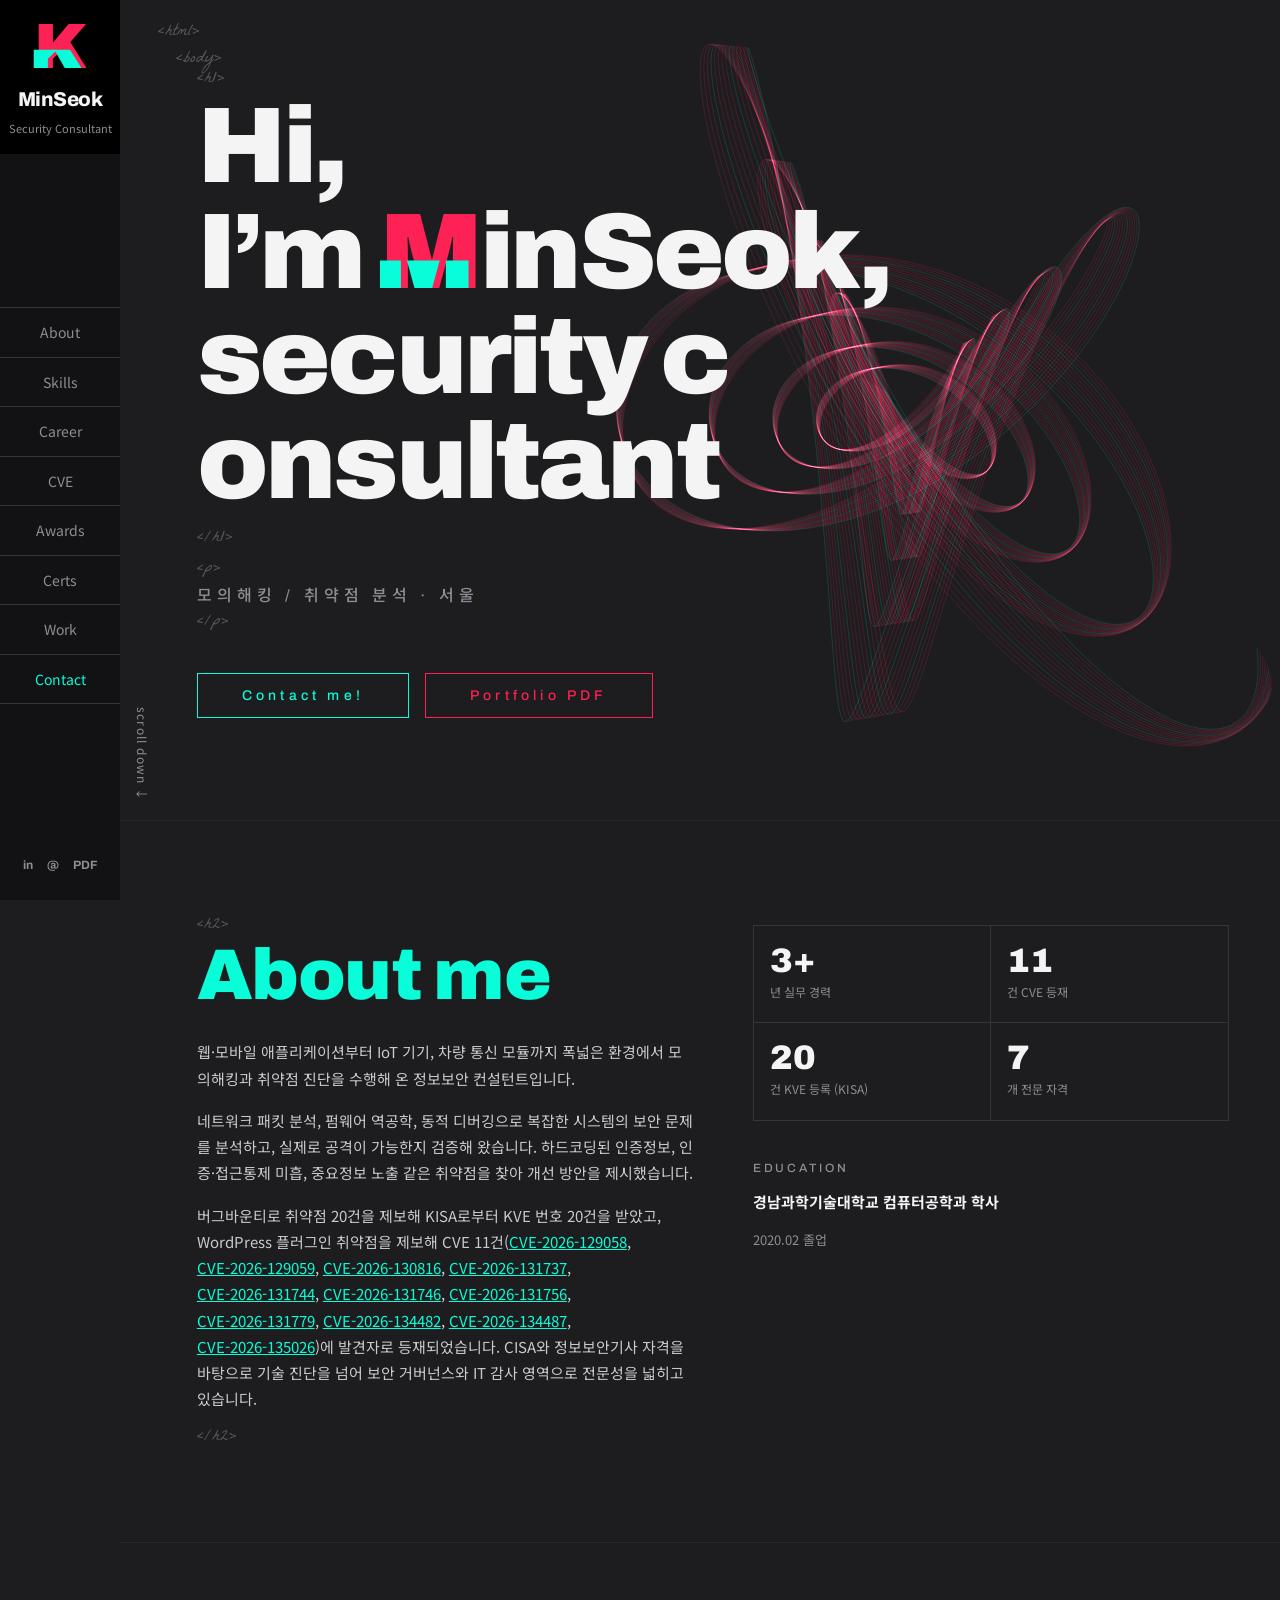
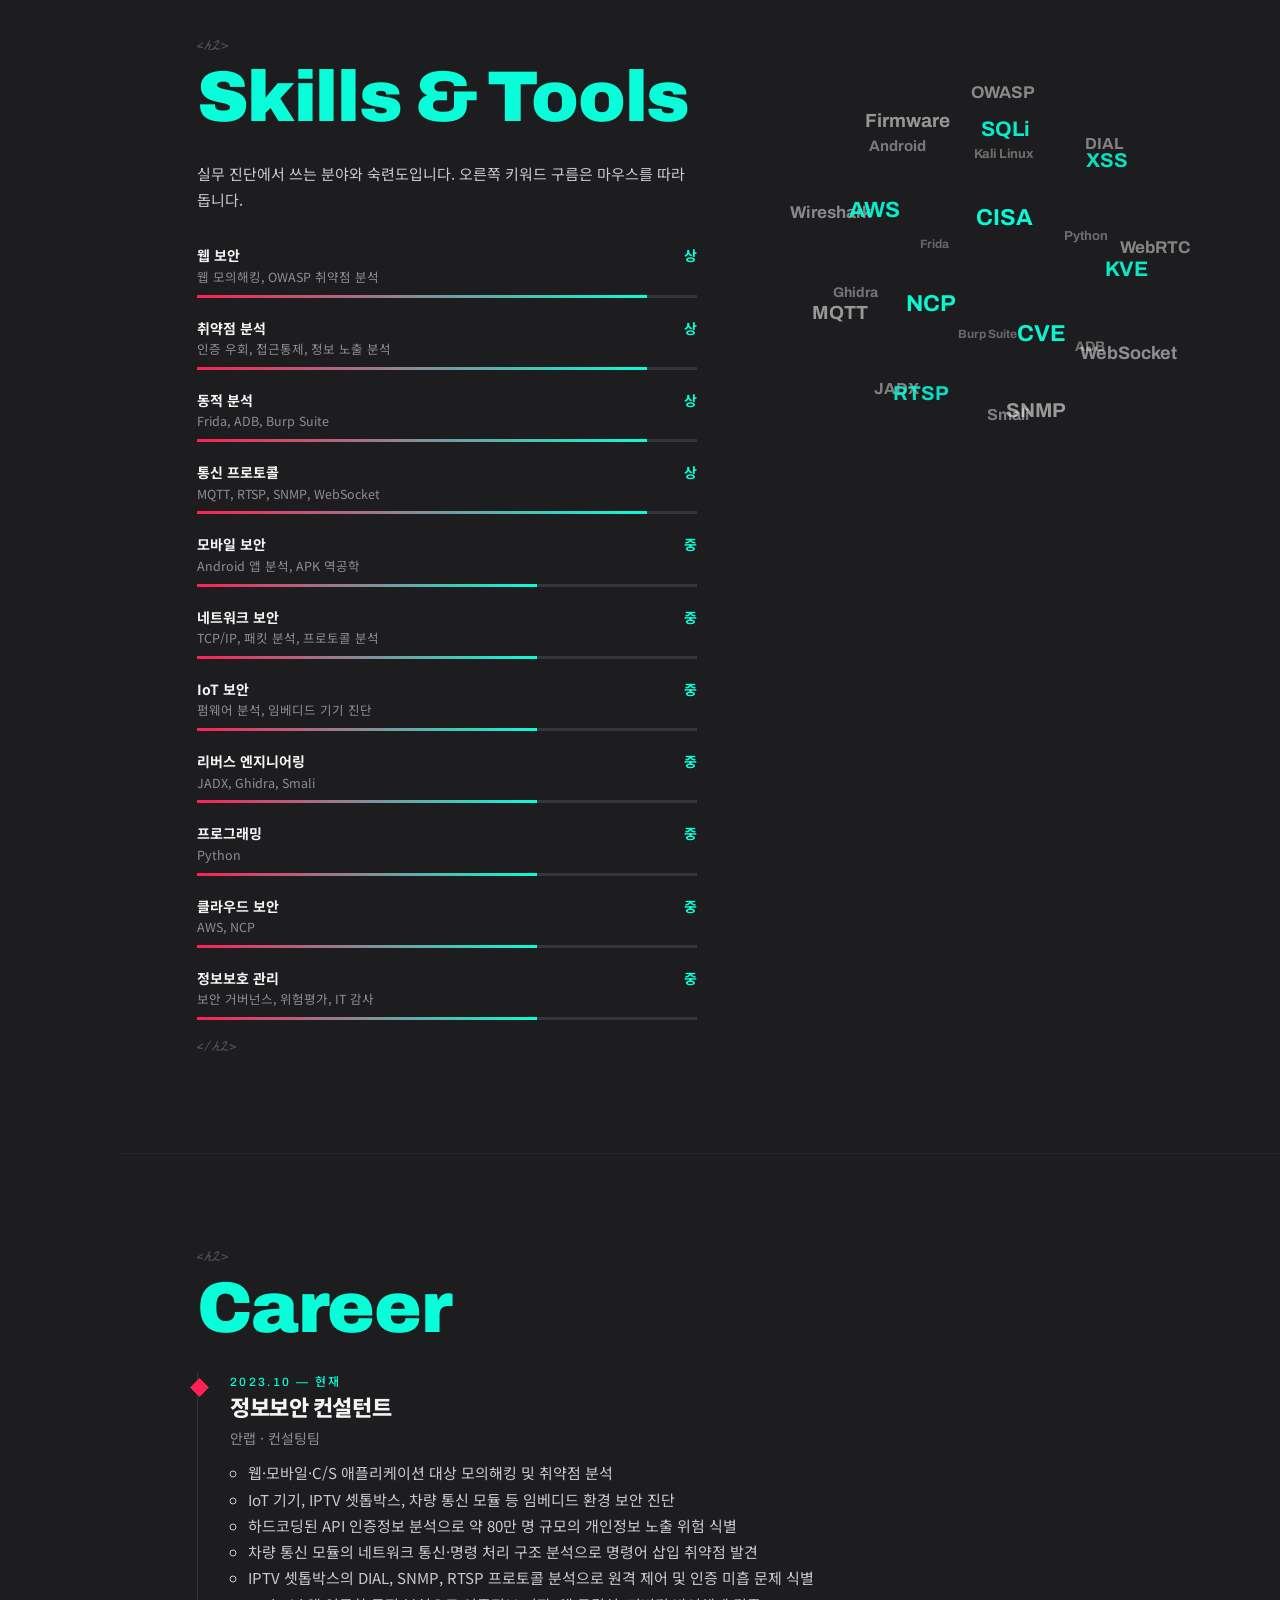
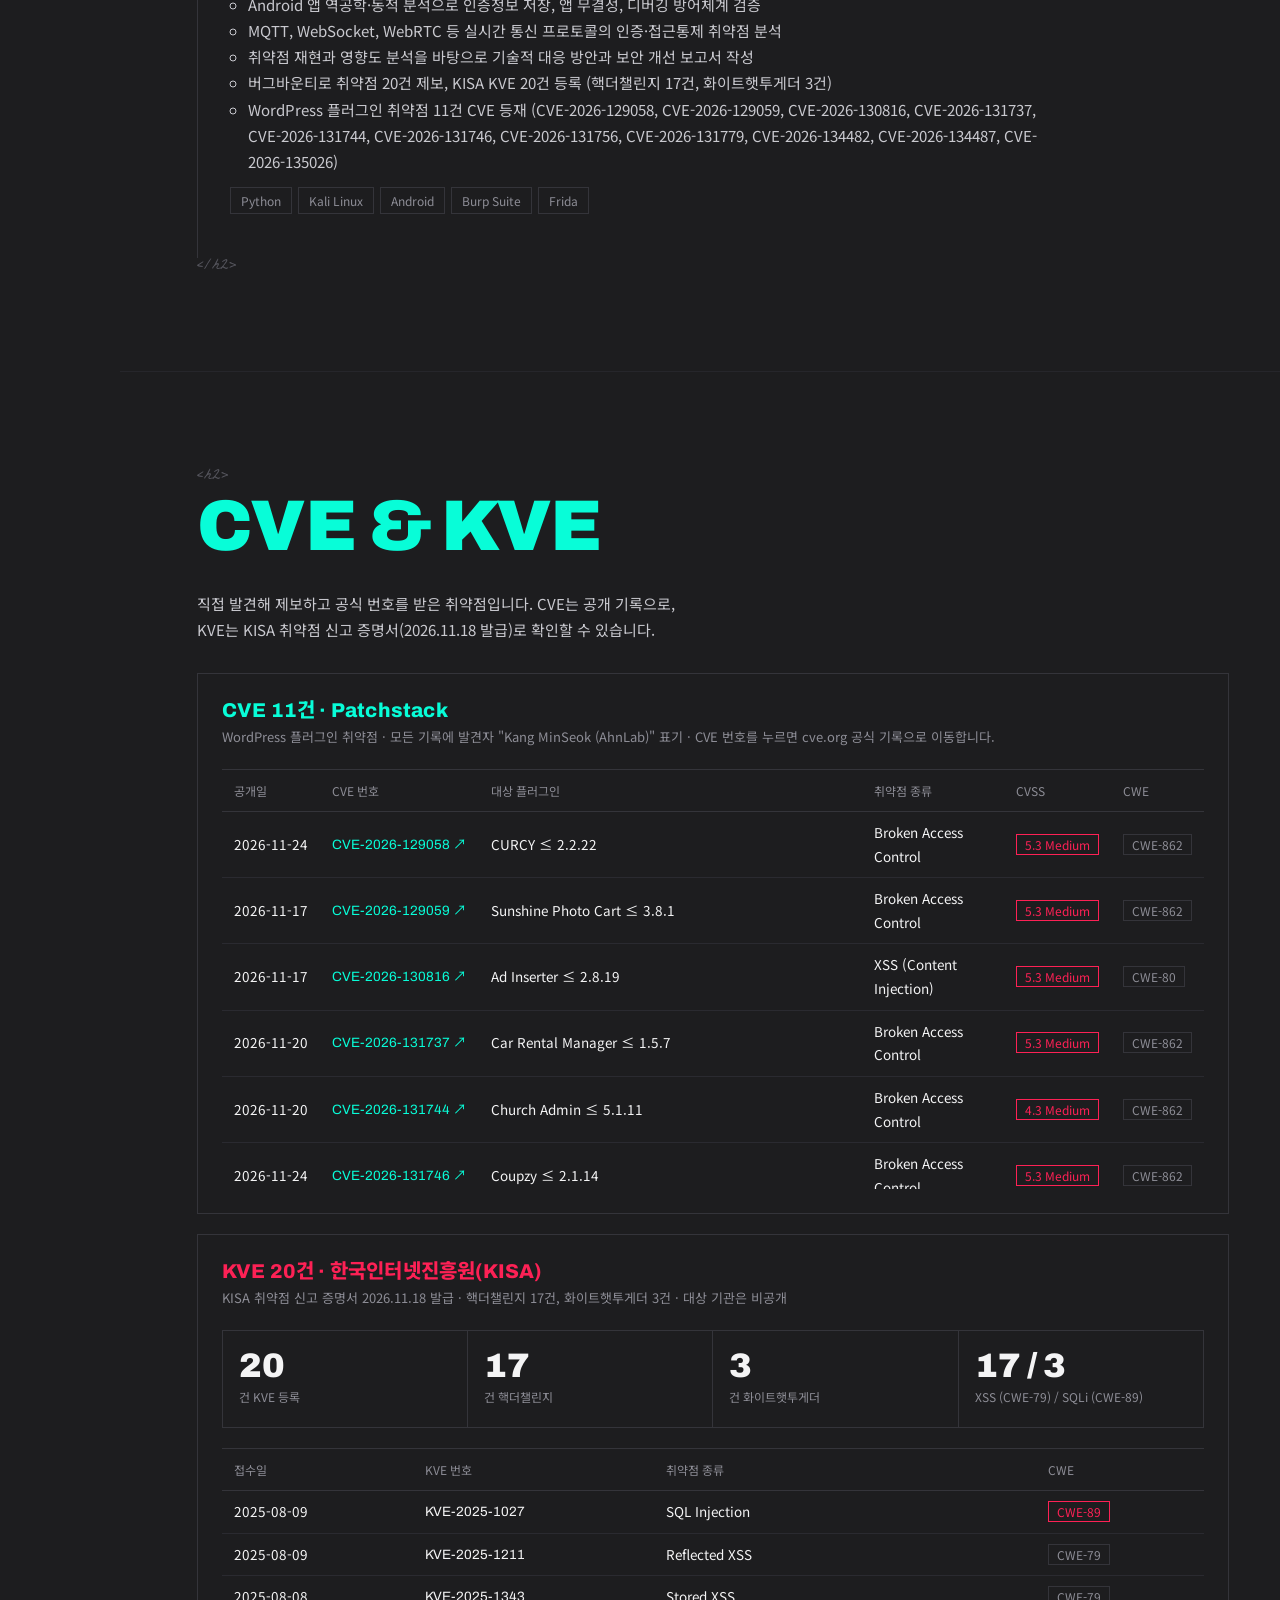
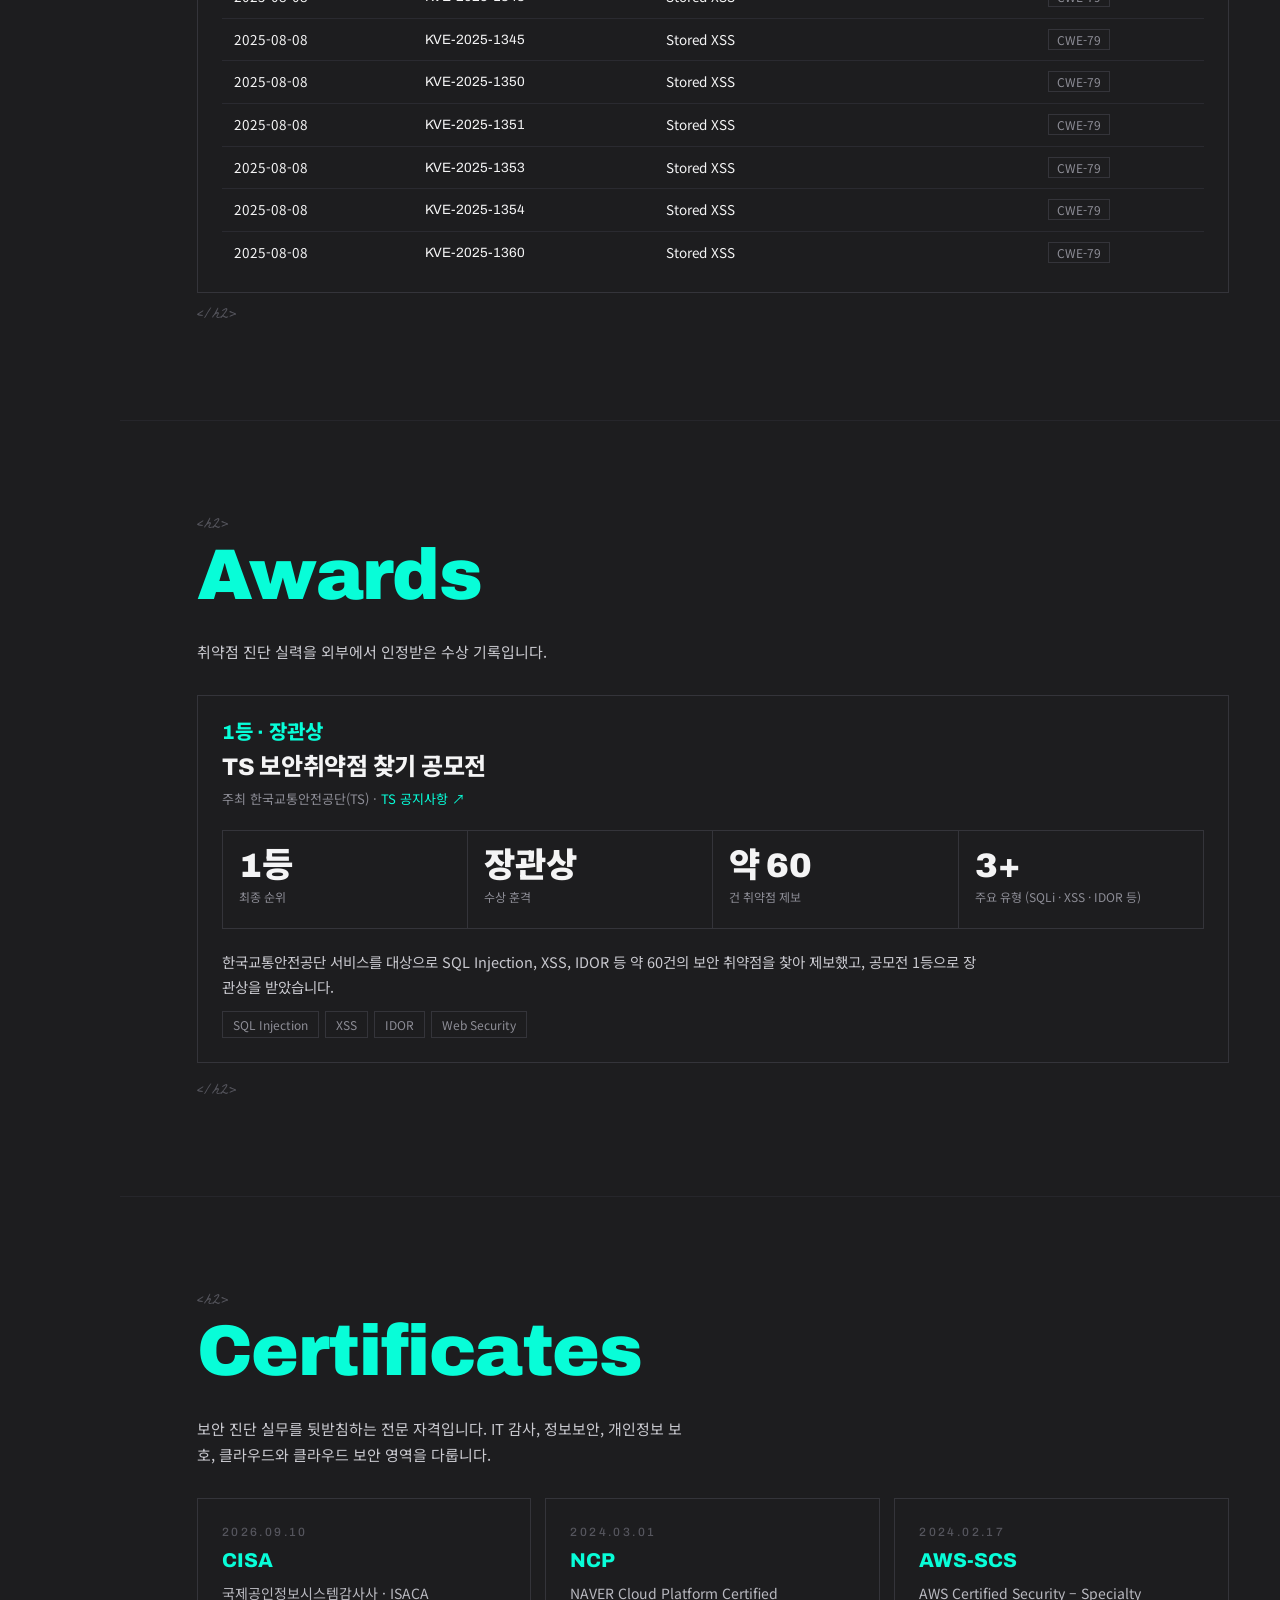
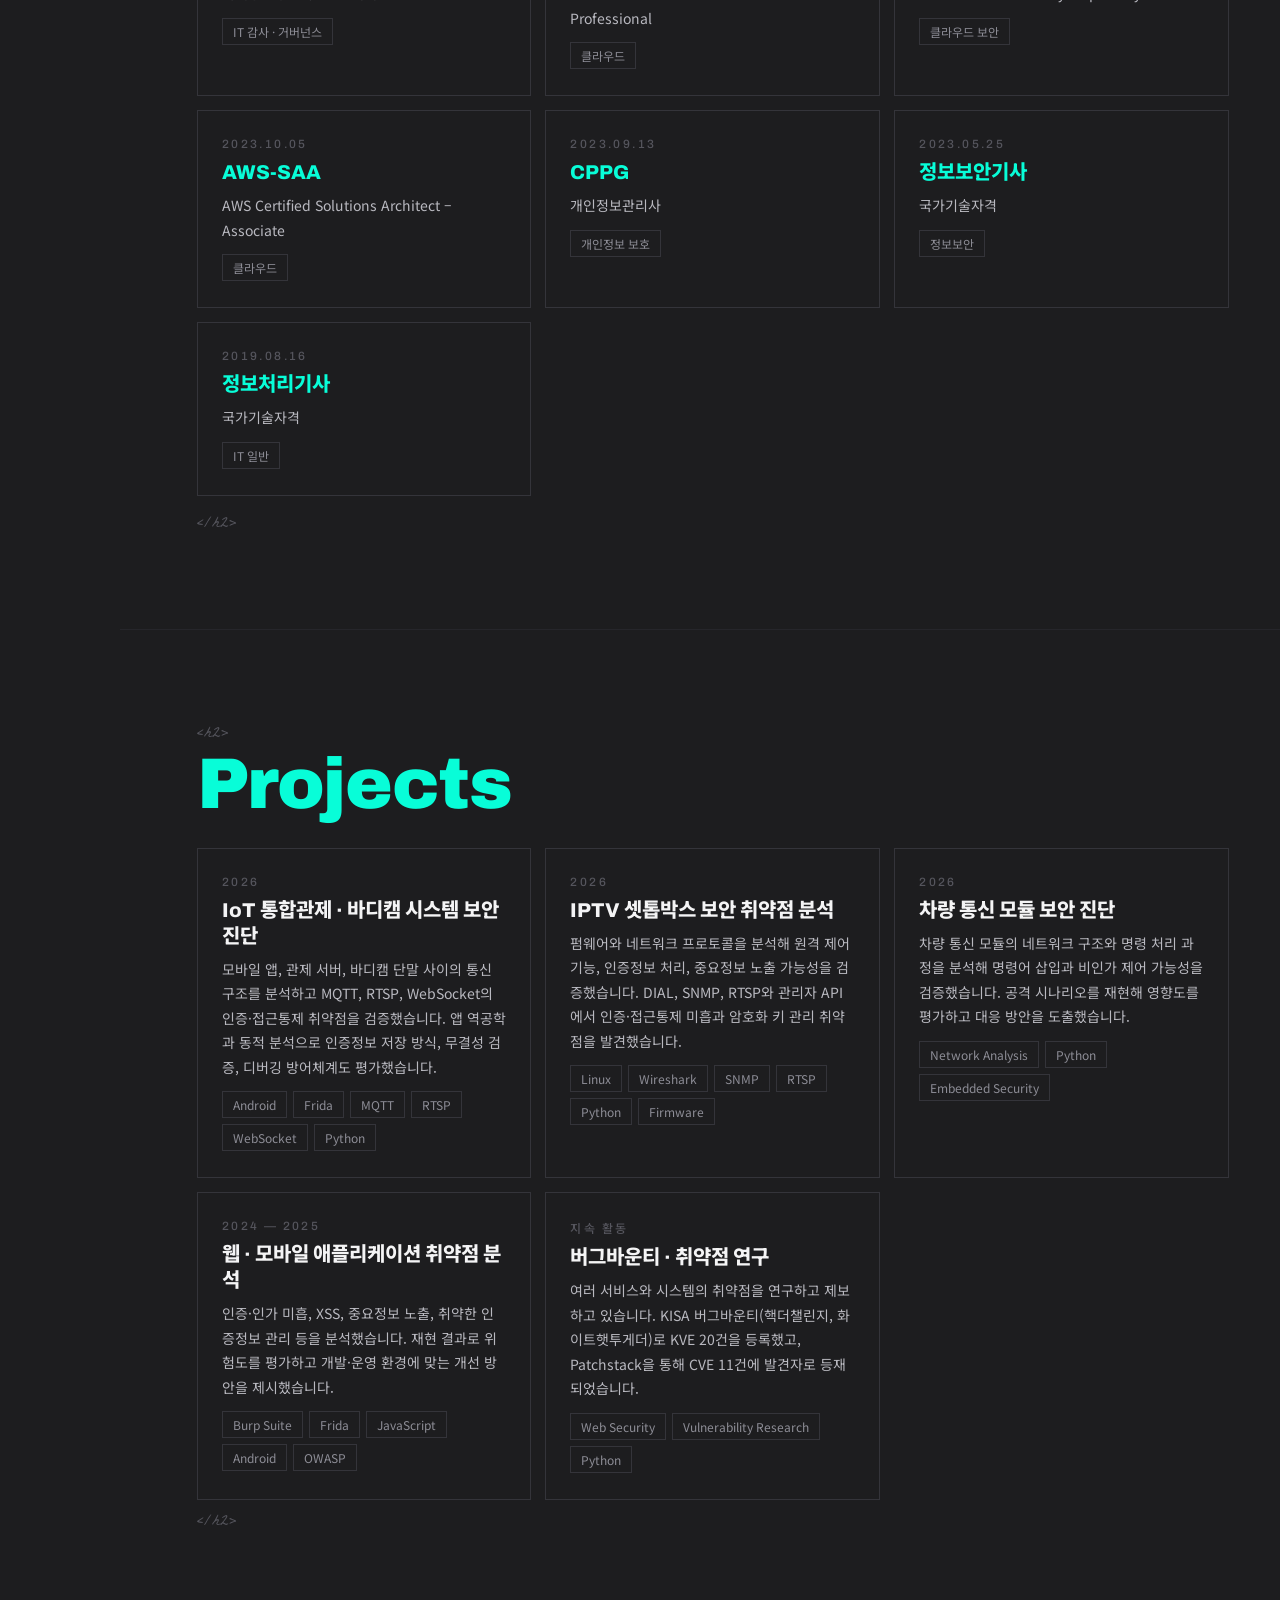
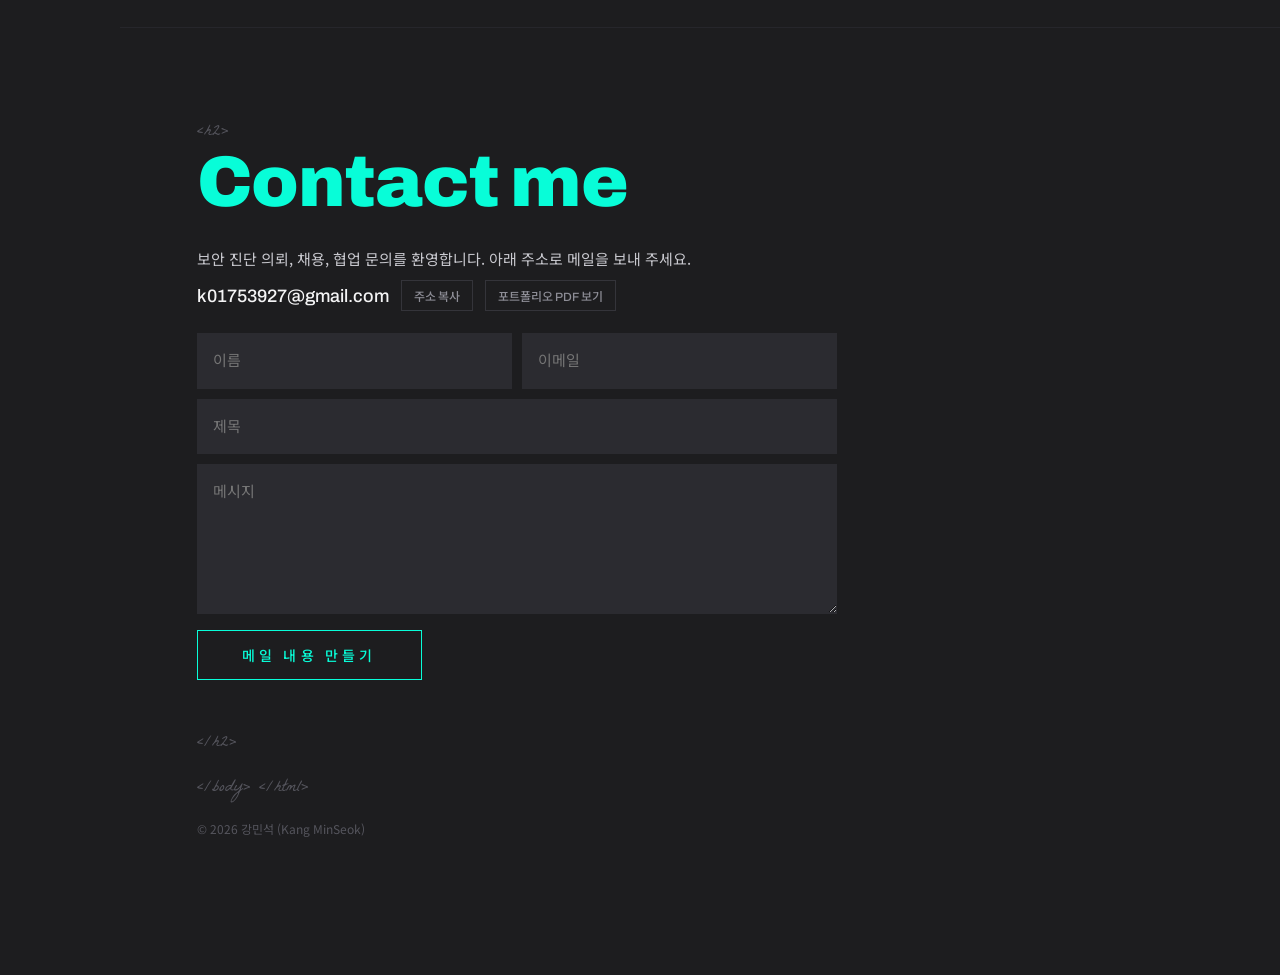
==== index.html @ 8d55fffd "Add Awards section with TS vulnerability contest first prize Co-Authored-By: Claude Opus 5.5 <norepl" ====
<!doctype html>
<html lang="ko">
<head>
<meta charset="utf-8">
<meta name="viewport" content="width=device-width, initial-scale=1, viewport-fit=cover">
<meta name="description" content="강민석 · 정보보안 컨설턴트 / 모의해킹 및 취약점 분석 전문가">
<title>강민석 · Security Consultant</title>
<link rel="preconnect" href="https://fonts.googleapis.com">
<link rel="preconnect" href="https://fonts.gstatic.com" crossorigin>
<link rel="stylesheet" href="https://fonts.googleapis.com/css2?family=Archivo:wght@500;800;900&family=La+Belle+Aurore&family=Noto+Sans+KR:wght@300;400;700;900&display=swap">
<style>
/* Layout: fixed left rail (monogram + nav) beside one long dark scroll; hero type on the left, ink-line canvas on the right */
:root{
  color-scheme: dark;
  --bg:#1d1d1f;
  --rail:#121214;
  --panel:#252528;
  --line:#34343a;
  --fg:#f4f4f5;
  --muted:#8d8d96;
  --faint:#55555d;
  --pink:#fd2155;
  --mint:#08fdd8;
  --display:"Archivo","Noto Sans KR",system-ui,sans-serif;
  --body:"Noto Sans KR",system-ui,-apple-system,"Apple SD Gothic Neo",sans-serif;
  --hand:"La Belle Aurore","Comic Sans MS",cursive;
  --railw:120px;
}
*{box-sizing:border-box}
html{scroll-behavior:smooth}
body{margin:0;background:var(--bg);color:var(--fg);font-family:var(--body);font-size:15px;line-height:1.75;overflow-x:hidden}
a{color:inherit}
:focus-visible{outline:2px solid var(--mint);outline-offset:3px}

/* ---------- left rail ---------- */
.rail{position:fixed;inset:0 auto 0 0;width:calc(var(--railw) + env(safe-area-inset-left,0px));padding-left:env(safe-area-inset-left,0px);background:var(--rail);display:flex;flex-direction:column;z-index:20}
.brand{background:#000;padding:18px 8px 16px;text-align:center;text-decoration:none;display:block}
.mono{font-family:var(--display);font-weight:900;font-size:64px;line-height:.9;position:relative;display:inline-block;color:var(--pink)}
.mono::before{content:attr(data-l);position:absolute;left:-5px;top:0;color:var(--mint);clip-path:inset(55% 0 0 0)}
.brand b{display:block;font-family:var(--display);font-weight:800;font-size:20px;letter-spacing:-.5px;margin-top:6px}
.brand small{display:block;font-size:11px;color:var(--muted);margin-top:2px}
.nav{margin-top:auto;margin-bottom:auto;border-top:1px solid var(--line)}
.nav a{display:block;text-align:center;padding:12px 4px;border-bottom:1px solid var(--line);color:var(--muted);text-decoration:none;font-size:14px;transition:color .2s}
.nav a:hover,.nav a.on{color:var(--mint)}
.social{display:flex;justify-content:center;gap:14px;padding:0 0 28px}
.social a{color:var(--muted);text-decoration:none;font:700 12px var(--display)}
.social a:hover{color:var(--mint)}

/* ---------- main ---------- */
main{margin-left:calc(var(--railw) + env(safe-area-inset-left,0px))}
.wrap{padding-left:max(16px,6vw);padding-right:max(16px,env(safe-area-inset-right,0px),4vw);position:relative}
.tag{font-family:var(--hand);color:var(--faint);font-size:17px;line-height:1;display:block;user-select:none}
.tag.in{margin-left:-24px}
section{padding-block:96px;border-top:1px solid #26262b}

/* hero */
.hero{position:relative;min-height:min(820px,100svh);display:flex;flex-direction:column;justify-content:center;padding-block:48px 72px;border-top:0;overflow:hidden}
#ink{position:absolute;inset:0;width:100%;height:100%;z-index:0}
.hero .wrap{z-index:1}
.top-tags{position:absolute;top:24px;left:max(16px,3vw);z-index:1}
.top-tags .tag + .tag{margin:10px 0 0 18px}
h1{font-family:var(--display);font-weight:900;font-size:clamp(46px,8.4vw,112px);line-height:.98;letter-spacing:-.035em;margin:6px 0 14px;text-wrap:balance}
h1 .ln{display:block}
.ch{display:inline-block;transition:color .2s}
.ch:hover{color:var(--mint)}
.ch.rb{animation:rubber .8s}
.ch.hi{color:var(--pink);position:relative}
.ch.hi::before{content:attr(data-c);position:absolute;left:-.06em;top:0;color:var(--mint);clip-path:inset(58% 0 0 0)}
@keyframes rubber{0%{transform:scale(1,1)}30%{transform:scale(1.25,.75)}40%{transform:scale(.75,1.25)}50%{transform:scale(1.15,.85)}65%{transform:scale(.95,1.05)}75%{transform:scale(1.05,.95)}100%{transform:scale(1,1)}}
.sub{font-family:var(--display);font-weight:500;letter-spacing:.32em;color:var(--muted);font-size:clamp(12px,1.4vw,16px);margin:4px 0}
.btn{display:inline-block;margin-top:42px;border:1px solid var(--mint);color:var(--mint);padding:14px 44px;letter-spacing:.3em;font:500 14px var(--display);text-decoration:none;background:transparent;cursor:pointer;position:relative;overflow:hidden;transition:color .3s}
.btn::after{content:"";position:absolute;inset:0;background:var(--mint);transform:scaleX(0);transform-origin:left;transition:transform .35s;z-index:-1}
.btn:hover{color:var(--bg)}
.btn.ghost{margin-left:12px;border-color:var(--pink);color:var(--pink)}
.btn.ghost::after{background:var(--pink)}
.btn.ghost:hover{color:#fff}
@media (max-width:420px){.btn.ghost{margin-left:0}}
.btn:hover::after{transform:scaleX(1)}
.btn{z-index:0}
.scroll{position:absolute;left:12px;bottom:18px;writing-mode:vertical-rl;font-size:12px;color:var(--muted);letter-spacing:.1em;z-index:1}

/* section heads */
h2{font-family:var(--display);font-weight:900;color:var(--mint);font-size:clamp(36px,5.6vw,72px);line-height:1.05;letter-spacing:-.02em;margin:4px 0 26px;text-wrap:balance}
.lead{max-width:62ch;color:#c9c9cf}
.lead p{margin:0 0 16px}
.two{display:grid;grid-template-columns:minmax(0,1.05fr) minmax(0,1fr);gap:56px;align-items:start}

/* stats */
.facts{display:grid;grid-template-columns:repeat(3,minmax(0,1fr));gap:1px;background:var(--line);border:1px solid var(--line);margin-top:28px}
.facts div{background:var(--bg);padding:18px 16px}
.facts b{display:block;font:900 34px/1 var(--display);color:var(--fg);font-variant-numeric:tabular-nums}
.facts span{font-size:12px;color:var(--muted)}

.about-facts{grid-template-columns:repeat(2,minmax(0,1fr))}
/* skills */
.bars{display:grid;gap:18px;margin-top:6px}
.bar header{display:flex;justify-content:space-between;font-size:14px;margin-bottom:8px}
.bar header{gap:12px}.bar header>span:last-child{color:var(--mint);font-weight:700;flex:none}.bn{color:var(--fg)!important;font-weight:700}.bn small{display:block;font-weight:400;color:var(--muted);font-size:12.5px;line-height:1.5}
.track{height:3px;background:var(--line);position:relative}
.fill{position:absolute;inset:0 auto 0 0;background:linear-gradient(90deg,var(--pink),var(--mint));transform-origin:left}
@media (prefers-reduced-motion:no-preference){.fill{animation:grow 1.4s cubic-bezier(.2,.7,.2,1) both}}
@keyframes grow{from{transform:scaleX(.08)}to{transform:scaleX(1)}}
#cloud{width:100%;max-width:440px;aspect-ratio:1;display:block;margin:0 auto}

/* experience */
.tl{list-style:none;margin:0;padding:0;border-left:1px solid var(--line);max-width:860px}
.tl li{position:relative;padding:0 0 44px 32px}
.tl li::before{content:"";position:absolute;left:-5px;top:9px;width:9px;height:9px;background:var(--bg);border:2px solid var(--pink);transform:rotate(45deg)}
.tl li:first-child::before{background:var(--pink)}
.when{font:500 12px var(--display);letter-spacing:.2em;color:var(--mint);font-variant-numeric:tabular-nums}
.tl h3{font:800 22px/1.3 var(--display);margin:6px 0 2px;letter-spacing:-.01em}
.org{color:var(--muted);font-size:14px;margin-bottom:10px}
.tl ul{margin:0;padding-left:18px;color:#c9c9cf}
.tl ul li{padding:0;border:0}
.tl ul li::before{display:none}
.chips{display:flex;flex-wrap:wrap;gap:6px;margin-top:12px}
.chips span{font-size:12px;border:1px solid var(--line);color:var(--muted);padding:2px 10px}

/* projects */
.grid{display:grid;grid-template-columns:repeat(auto-fill,minmax(min(100%,300px),1fr));gap:14px}
.card{border:1px solid var(--line)}
.card{background:var(--bg);padding:26px 24px;position:relative;transition:background .25s}
.card:hover{background:var(--panel)}
.card .yr{font:500 12px var(--display);letter-spacing:.2em;color:var(--faint)}
.card h3{font:800 20px/1.3 var(--display);margin:8px 0 8px}
.card p{margin:0;color:#b9b9c0;font-size:14px}
.card:hover h3{color:var(--pink)}

.certs .card h3{color:var(--mint)}.certs .card:hover h3{color:var(--pink)}

.award-t{font:800 24px/1.3 var(--display);margin:8px 0 4px;letter-spacing:-.01em}
.award-d{margin:20px 0 0;color:#c9c9cf;font-size:14.5px;max-width:760px}
.award b{white-space:nowrap}

/* cve */
.vid{font:800 20px/1.2 var(--display);color:var(--mint);letter-spacing:.01em;font-variant-numeric:tabular-nums}
.bb{margin-top:28px;border:1px solid var(--line);padding:24px;max-width:1100px}
.bb-head{display:flex;flex-wrap:wrap;justify-content:space-between;align-items:flex-start;gap:12px}
.bb-sub{margin:4px 0 0;color:var(--muted);font-size:13px}
.bb-facts{grid-template-columns:repeat(4,minmax(0,1fr));margin-top:20px}
.bb-table{overflow-x:auto;margin-top:20px;max-height:420px;overflow-y:auto;border-top:1px solid var(--line)}
.bb-table table{width:100%;border-collapse:collapse;font-size:13.5px;min-width:520px}
.bb-table th{position:sticky;top:0;background:var(--bg);text-align:left;color:var(--muted);font-weight:400;font-size:12px;padding:10px 12px;border-bottom:1px solid var(--line)}
.bb-table td{padding:9px 12px;border-bottom:1px solid #2a2a30;font-variant-numeric:tabular-nums}
.bb-table td:nth-child(2){font-family:var(--display);color:var(--fg);white-space:nowrap}
.cvelink{color:var(--mint);text-decoration:none}.cvelink:hover{text-decoration:underline}
.bb + .bb{margin-top:20px}
.cwe{font-size:12px;padding:1px 8px;border:1px solid var(--line);color:var(--muted);white-space:nowrap}
.cwe.sqli{border-color:var(--pink);color:var(--pink)}
@media (max-width:760px){.bb{padding:18px}.bb-facts{grid-template-columns:repeat(2,minmax(0,1fr))}}
/* edu */
.edu{display:grid;grid-template-columns:repeat(auto-fit,minmax(min(100%,260px),1fr));gap:36px}
.edu h4{font:500 12px var(--display);letter-spacing:.24em;color:var(--muted);margin:0 0 14px;text-transform:uppercase}
.edu dl{margin:0;display:grid;gap:14px}
.edu dt{font-weight:700}
.edu dd{margin:0;color:var(--muted);font-size:13px;font-variant-numeric:tabular-nums}

/* contact */
form{display:grid;grid-template-columns:1fr 1fr;gap:10px;max-width:640px;margin-top:22px}
form .full{grid-column:1/-1}
input,textarea{width:100%;background:#2b2b30;border:0;border-bottom:1px solid transparent;color:var(--fg);font:inherit;padding:14px 16px}
input:focus,textarea:focus{outline:none;border-bottom-color:var(--mint)}
textarea{min-height:150px;resize:vertical}
.mail{display:flex;flex-wrap:wrap;align-items:center;gap:12px;margin-top:8px}
.mail code{font:500 18px var(--display);color:var(--fg);user-select:all}
.mini{border:1px solid var(--line);background:none;color:var(--muted);font:500 12px var(--display);padding:6px 12px;cursor:pointer}
.mini:hover{color:var(--mint);border-color:var(--mint)}
.note{color:var(--mint);font-size:13px;min-height:1.5em}
footer{padding-block:28px 40px;color:var(--faint);font-size:12px}

/* ---------- phone ---------- */
@media (max-width:760px){
  :root{--railw:0px}
  .rail{position:sticky;top:env(safe-area-inset-top,0px);inset:auto;width:auto;flex-direction:row;align-items:center;padding-left:max(12px,env(safe-area-inset-left,0px));padding-right:max(12px,env(safe-area-inset-right,0px));height:56px;border-bottom:1px solid var(--line)}
  body::before{content:"";position:fixed;inset:0 0 auto;height:env(safe-area-inset-top,0px);z-index:30;background:var(--rail)}
  .brand{background:none;padding:0;display:flex;align-items:center;gap:8px}
  .mono{font-size:30px}.mono::before{left:-3px}
  .brand b{font-size:16px;margin:0}.brand small{display:none}
  .nav{display:flex;margin:0 0 0 auto;border:0;overflow-x:auto}
  .nav a{border:0;padding:8px 7px;font-size:13px;white-space:nowrap}
  .social{display:none}
  main{margin-left:0}
  .two{grid-template-columns:minmax(0,1fr);gap:36px}
  .hero{min-height:0;padding-block:72px 64px}
  .scroll{display:none}
  section{padding-block:64px}
  form{grid-template-columns:1fr}
  .facts b{font-size:26px}
  #ink{opacity:.55}
}
@media (max-width:460px){.nav a:nth-child(n+5){display:none}}
@media (prefers-reduced-motion:reduce){*{animation:none!important;transition:none!important}html{scroll-behavior:auto}}
</style>
</head>
<body>

<aside class="rail">
  <a class="brand" href="#top" aria-label="맨 위로">
    <span class="mono" data-l="K" id="mono">K</span>
    <b id="brandName">MinSeok</b>
    <small id="brandRole">Security Consultant</small>
  </a>
  <nav class="nav" id="nav">
    <a href="#about">About</a>
    <a href="#skills">Skills</a>
    <a href="#career">Career</a>
    <a href="#cve">CVE</a>
    <a href="#awards">Awards</a>
    <a href="#certs">Certs</a>
    <a href="#work">Work</a>
    <a href="#contact">Contact</a>
  </nav>
  <div class="social">
    <a href="https://www.linkedin.com/in/minseok-kang-399813284/" target="_blank" rel="noopener" aria-label="LinkedIn">in</a>
    <a href="#contact" aria-label="이메일">@</a>
    <a href="portfolio.pdf" target="_blank" rel="noopener" aria-label="포트폴리오 PDF">PDF</a>
  </div>
</aside>

<main id="top">
  <!-- HERO -->
  <header class="hero">
    <canvas id="ink" aria-hidden="true"></canvas>
    <div class="top-tags"><span class="tag">&lt;html&gt;</span><span class="tag">&lt;body&gt;</span></div>
    <div class="wrap">
      <span class="tag">&lt;h1&gt;</span>
      <h1 id="hero" aria-label="Hi, I'm MinSeok, security consultant">
        <span class="ln">Hi,</span>
        <span class="ln">I’m <span data-name>MinSeok</span>,</span>
        <span class="ln">security consultant</span>
      </h1>
      <span class="tag">&lt;/h1&gt;</span>
      <span class="tag" style="margin-top:14px">&lt;p&gt;</span>
      <p class="sub">모의해킹 / 취약점 분석 · 서울</p>
      <span class="tag">&lt;/p&gt;</span>
      <a class="btn" href="#contact">Contact me!</a>
      <a class="btn ghost" href="portfolio.pdf" target="_blank" rel="noopener">Portfolio PDF</a>
    </div>
    <span class="scroll">scroll down ↓</span>
  </header>

  <!-- ABOUT -->
  <section id="about">
    <div class="wrap two">
      <div>
        <span class="tag">&lt;h2&gt;</span>
        <h2>About me</h2>
        <div class="lead">
          <p>웹·모바일 애플리케이션부터 IoT 기기, 차량 통신 모듈까지 폭넓은 환경에서 모의해킹과 취약점 진단을 수행해 온 정보보안 컨설턴트입니다.</p>
          <p>네트워크 패킷 분석, 펌웨어 역공학, 동적 디버깅으로 복잡한 시스템의 보안 문제를 분석하고, 실제로 공격이 가능한지 검증해 왔습니다. 하드코딩된 인증정보, 인증·접근통제 미흡, 중요정보 노출 같은 취약점을 찾아 개선 방안을 제시했습니다.</p>
          <p>버그바운티로 취약점 20건을 제보해 KISA로부터 KVE 번호 20건을 받았고, WordPress 플러그인 취약점을 제보해 CVE 11건(<a href="#cve" style="color:var(--mint);white-space:nowrap">CVE-2026-129058</a>, <a href="#cve" style="color:var(--mint);white-space:nowrap">CVE-2026-129059</a>, <a href="#cve" style="color:var(--mint);white-space:nowrap">CVE-2026-130816</a>, <a href="#cve" style="color:var(--mint);white-space:nowrap">CVE-2026-131737</a>, <a href="#cve" style="color:var(--mint);white-space:nowrap">CVE-2026-131744</a>, <a href="#cve" style="color:var(--mint);white-space:nowrap">CVE-2026-131746</a>, <a href="#cve" style="color:var(--mint);white-space:nowrap">CVE-2026-131756</a>, <a href="#cve" style="color:var(--mint);white-space:nowrap">CVE-2026-131779</a>, <a href="#cve" style="color:var(--mint);white-space:nowrap">CVE-2026-134482</a>, <a href="#cve" style="color:var(--mint);white-space:nowrap">CVE-2026-134487</a>, <a href="#cve" style="color:var(--mint);white-space:nowrap">CVE-2026-135026</a>)에 발견자로 등재되었습니다. CISA와 정보보안기사 자격을 바탕으로 기술 진단을 넘어 보안 거버넌스와 IT 감사 영역으로 전문성을 넓히고 있습니다.</p>
        </div>
        <span class="tag">&lt;/h2&gt;</span>
      </div>
      <div>
        <div class="facts about-facts" style="margin-top:8px">
          <div><b>3+</b><span>년 실무 경력</span></div>
          <div><b>11</b><span>건 CVE 등재</span></div>
          <div><b>20</b><span>건 KVE 등록 (KISA)</span></div>
          <div><b>7</b><span>개 전문 자격</span></div>
        </div>
        <div class="edu" style="margin-top:40px" id="edu">
          <div>
            <h4>Education</h4>
            <dl>
              <dt>경남과학기술대학교 컴퓨터공학과 학사</dt><dd>2020.02 졸업</dd>
            </dl>
          </div>
        </div>
      </div>
    </div>
  </section>

  <!-- SKILLS -->
  <section id="skills">
    <div class="wrap two">
      <div>
        <span class="tag">&lt;h2&gt;</span>
        <h2>Skills &amp; Tools</h2>
        <p class="lead" style="margin:0 0 30px">실무 진단에서 쓰는 분야와 숙련도입니다. 오른쪽 키워드 구름은 마우스를 따라 돕니다.</p>
        <div class="bars" id="bars"></div>
        <span class="tag" style="margin-top:20px">&lt;/h2&gt;</span>
      </div>
      <canvas id="cloud" aria-label="기술 키워드 구름"></canvas>
    </div>
  </section>

  <!-- CAREER -->
  <section id="career">
    <div class="wrap">
      <span class="tag">&lt;h2&gt;</span>
      <h2>Career</h2>
      <ol class="tl" id="tl"></ol>
      <span class="tag">&lt;/h2&gt;</span>
    </div>
  </section>

  <!-- CVE / BUG BOUNTY -->
  <section id="cve">
    <div class="wrap">
      <span class="tag">&lt;h2&gt;</span>
      <h2>CVE &amp; KVE</h2>
      <p class="lead" style="margin:0 0 30px">직접 발견해 제보하고 공식 번호를 받은 취약점입니다. CVE는 공개 기록으로, KVE는 KISA 취약점 신고 증명서(2026.11.18 발급)로 확인할 수 있습니다.</p>
      <div class="bb" style="margin-top:0">
        <div class="bb-head">
          <div>
            <div class="vid">CVE 11건 · Patchstack</div>
            <p class="bb-sub">WordPress 플러그인 취약점 · 모든 기록에 발견자 "Kang MinSeok (AhnLab)" 표기 · CVE 번호를 누르면 cve.org 공식 기록으로 이동합니다.</p>
          </div>
        </div>
        <div class="bb-table"><table>
          <thead><tr><th>공개일</th><th>CVE 번호</th><th>대상 플러그인</th><th>취약점 종류</th><th>CVSS</th><th>CWE</th></tr></thead>
          <tbody id="cverows"></tbody>
        </table></div>
      </div>
      <div class="bb">
        <div class="bb-head">
          <div>
            <div class="vid" style="color:var(--pink)">KVE 20건 · 한국인터넷진흥원(KISA)</div>
            <p class="bb-sub">KISA 취약점 신고 증명서 2026.11.18 발급 · 핵더챌린지 17건, 화이트햇투게더 3건 · 대상 기관은 비공개</p>
          </div>
        </div>
        <div class="facts bb-facts">
          <div><b>20</b><span>건 KVE 등록</span></div>
          <div><b>17</b><span>건 핵더챌린지</span></div>
          <div><b>3</b><span>건 화이트햇투게더</span></div>
          <div><b>17 / 3</b><span>XSS (CWE-79) / SQLi (CWE-89)</span></div>
        </div>
        <div class="bb-table"><table>
          <thead><tr><th>접수일</th><th>KVE 번호</th><th>취약점 종류</th><th>CWE</th></tr></thead>
          <tbody id="bbrows"></tbody>
        </table></div>
      </div>
      <span class="tag" style="margin-top:14px">&lt;/h2&gt;</span>
    </div>
  </section>

  <!-- AWARDS -->
  <section id="awards">
    <div class="wrap">
      <span class="tag">&lt;h2&gt;</span>
      <h2>Awards</h2>
      <p class="lead" style="margin:0 0 30px">취약점 진단 실력을 외부에서 인정받은 수상 기록입니다.</p>
      <div class="bb award" style="margin-top:0">
        <div class="bb-head">
          <div>
            <div class="vid">1등 · 장관상</div>
            <h3 class="award-t">TS 보안취약점 찾기 공모전</h3>
            <p class="bb-sub">주최 한국교통안전공단(TS) · <a class="cvelink" href="https://main.kotsa.or.kr/portal/bbs/notice_view.do?bbscCode=notice&amp;cateCode=&amp;bbscSeqn=18462&amp;pageNumb=1&amp;sechCdtn=&amp;sechKywd=&amp;menuCode=05010100" target="_blank" rel="noopener">TS 공지사항 ↗</a></p>
          </div>
        </div>
        <div class="facts bb-facts">
          <div><b>1등</b><span>최종 순위</span></div>
          <div><b>장관상</b><span>수상 훈격</span></div>
          <div><b>약 60</b><span>건 취약점 제보</span></div>
          <div><b>3+</b><span>주요 유형 (SQLi · XSS · IDOR 등)</span></div>
        </div>
        <p class="award-d">한국교통안전공단 서비스를 대상으로 SQL Injection, XSS, IDOR 등 약 60건의 보안 취약점을 찾아 제보했고, 공모전 1등으로 장관상을 받았습니다.</p>
        <div class="chips"><span>SQL Injection</span><span>XSS</span><span>IDOR</span><span>Web Security</span></div>
      </div>
      <span class="tag" style="margin-top:20px">&lt;/h2&gt;</span>
    </div>
  </section>

  <!-- CERTIFICATES -->
  <section id="certs">
    <div class="wrap">
      <span class="tag">&lt;h2&gt;</span>
      <h2>Certificates</h2>
      <p class="lead" style="margin:0 0 30px">보안 진단 실무를 뒷받침하는 전문 자격입니다. IT 감사, 정보보안, 개인정보 보호, 클라우드와 클라우드 보안 영역을 다룹니다.</p>
      <div class="grid certs" id="certgrid"></div>
      <span class="tag" style="margin-top:20px">&lt;/h2&gt;</span>
    </div>
  </section>

  <!-- WORK -->
  <section id="work">
    <div class="wrap">
      <span class="tag">&lt;h2&gt;</span>
      <h2>Projects</h2>
      <div class="grid" id="grid"></div>
      <span class="tag" style="margin-top:14px">&lt;/h2&gt;</span>
    </div>
  </section>

  <!-- CONTACT -->
  <section id="contact">
    <div class="wrap">
      <span class="tag">&lt;h2&gt;</span>
      <h2>Contact me</h2>
      <p class="lead" style="margin:0">보안 진단 의뢰, 채용, 협업 문의를 환영합니다. 아래 주소로 메일을 보내 주세요.</p>
      <div class="mail">
        <code id="email">k01753927@gmail.com</code>
        <button class="mini" id="copy" type="button">주소 복사</button>
        <a class="mini" href="portfolio.pdf" target="_blank" rel="noopener" style="text-decoration:none">포트폴리오 PDF 보기</a>
      </div>
      <form id="form">
        <input id="f-name" placeholder="이름" required>
        <input id="f-mail" type="email" placeholder="이메일" required>
        <input id="f-subj" class="full" placeholder="제목">
        <textarea id="f-msg" class="full" placeholder="메시지" required></textarea>
        <div class="full"><button class="btn" style="margin-top:6px" type="submit">메일 내용 만들기</button></div>
        <p class="note full" id="note" aria-live="polite"></p>
      </form>
      <span class="tag">&lt;/h2&gt;</span>
    </div>
    <footer class="wrap"><span class="tag">&lt;/body&gt; &lt;/html&gt;</span><br>© 2026 강민석 (Kang MinSeok)</footer>
  </section>
</main>

<script>
/* ===== 내용 수정은 여기서 ===== */
const SKILLS=[
 ["웹 보안","웹 모의해킹, OWASP 취약점 분석","상"],
 ["취약점 분석","인증 우회, 접근통제, 정보 노출 분석","상"],
 ["동적 분석","Frida, ADB, Burp Suite","상"],
 ["통신 프로토콜","MQTT, RTSP, SNMP, WebSocket","상"],
 ["모바일 보안","Android 앱 분석, APK 역공학","중"],
 ["네트워크 보안","TCP/IP, 패킷 분석, 프로토콜 분석","중"],
 ["IoT 보안","펌웨어 분석, 임베디드 기기 진단","중"],
 ["리버스 엔지니어링","JADX, Ghidra, Smali","중"],
 ["프로그래밍","Python","중"],
 ["클라우드 보안","AWS, NCP","중"],
 ["정보보호 관리","보안 거버넌스, 위험평가, IT 감사","중"]
];
const CLOUD=["Burp Suite","Frida","Ghidra","JADX","Smali","ADB","Python","Kali Linux","Android","Wireshark","MQTT","RTSP","SNMP","WebSocket","WebRTC","DIAL","OWASP","Firmware","AWS","NCP","CVE","KVE","XSS","SQLi","CISA"];
const CAREER=[
 {when:"2023.10 — 현재",title:"정보보안 컨설턴트",org:"안랩 · 컨설팅팀",
  items:[
   "웹·모바일·C/S 애플리케이션 대상 모의해킹 및 취약점 분석",
   "IoT 기기, IPTV 셋톱박스, 차량 통신 모듈 등 임베디드 환경 보안 진단",
   "하드코딩된 API 인증정보 분석으로 약 80만 명 규모의 개인정보 노출 위험 식별",
   "차량 통신 모듈의 네트워크 통신·명령 처리 구조 분석으로 명령어 삽입 취약점 발견",
   "IPTV 셋톱박스의 DIAL, SNMP, RTSP 프로토콜 분석으로 원격 제어 및 인증 미흡 문제 식별",
   "Android 앱 역공학·동적 분석으로 인증정보 저장, 앱 무결성, 디버깅 방어체계 검증",
   "MQTT, WebSocket, WebRTC 등 실시간 통신 프로토콜의 인증·접근통제 취약점 분석",
   "취약점 재현과 영향도 분석을 바탕으로 기술적 대응 방안과 보안 개선 보고서 작성",
   "버그바운티로 취약점 20건 제보, KISA KVE 20건 등록 (핵더챌린지 17건, 화이트햇투게더 3건)","WordPress 플러그인 취약점 11건 CVE 등재 (CVE-2026-129058, CVE-2026-129059, CVE-2026-130816, CVE-2026-131737, CVE-2026-131744, CVE-2026-131746, CVE-2026-131756, CVE-2026-131779, CVE-2026-134482, CVE-2026-134487, CVE-2026-135026)"],
  tags:["Python","Kali Linux","Android","Burp Suite","Frida"]}
];
const VULNS=[
 ["2026-11-24","CVE-2026-129058","CURCY ≤ 2.2.22","Broken Access Control","5.3",862],
 ["2026-11-17","CVE-2026-129059","Sunshine Photo Cart ≤ 3.8.1","Broken Access Control","5.3",862],
 ["2026-11-17","CVE-2026-130816","Ad Inserter ≤ 2.8.19","XSS (Content Injection)","5.3",80],
 ["2026-11-20","CVE-2026-131737","Car Rental Manager ≤ 1.5.7","Broken Access Control","5.3",862],
 ["2026-11-20","CVE-2026-131744","Church Admin ≤ 5.1.11","Broken Access Control","4.3",862],
 ["2026-11-24","CVE-2026-131746","Coupzy ≤ 2.1.14","Broken Access Control","5.3",862],
 ["2026-11-20","CVE-2026-131756","EventPrime ≤ 4.3.9.0","Broken Access Control","5.3",862],
 ["2026-11-24","CVE-2026-131779","Flexible Quantity – Measurement Price Calculator for WooCommerce ≤ 2.4.0","Broken Access Control","5.3",862],
 ["2026-11-24","CVE-2026-134482","Thank You Page Customizer for WooCommerce ≤ 1.2.5","Broken Access Control","5.3",862],
 ["2026-11-24","CVE-2026-134487","Radius Booking — Booking Calendar for Appointments & Services ≤ 1.0.22","Broken Access Control","6.5",862],
 ["2026-11-24","CVE-2026-135026","Tourfic ≤ 3.0.2","Broken Access Control","5.3",862]
];
const BOUNTY=[
 ["2025-08-09","KVE-2025-1027","SQL Injection",89],
 ["2025-08-09","KVE-2025-1211","Reflected XSS",79],
 ["2025-08-08","KVE-2025-1343","Stored XSS",79],
 ["2025-08-08","KVE-2025-1345","Stored XSS",79],
 ["2025-08-08","KVE-2025-1350","Stored XSS",79],
 ["2025-08-08","KVE-2025-1351","Stored XSS",79],
 ["2025-08-08","KVE-2025-1353","Stored XSS",79],
 ["2025-08-08","KVE-2025-1354","Stored XSS",79],
 ["2025-08-08","KVE-2025-1360","Stored XSS",79],
 ["2025-08-08","KVE-2025-1363","Stored XSS",79],
 ["2025-08-08","KVE-2025-1372","SQL Injection",89],
 ["2025-08-01","KVE-2025-1406","Reflected XSS",79],
 ["2025-08-01","KVE-2025-1407","Reflected XSS",79],
 ["2025-08-01","KVE-2025-1410","Reflected XSS",79],
 ["2025-07-01","KVE-2025-2300","XSS를 이용한 관리자 계정 탈취",79],
 ["2025-07-01","KVE-2025-2310","Stored XSS",79],
 ["2025-07-01","KVE-2025-2315","Stored XSS",79],
 ["2024-07-31","KVE-2024-1609","Stored XSS",79],
 ["2024-07-31","KVE-2024-1610","Reflected XSS",79],
 ["2024-07-30","KVE-2024-1947","Time-based SQL Injection",89]
];
const CERTS=[
 {d:"2026.09.10",n:"CISA",f:"국제공인정보시스템감사사 · ISACA",k:"IT 감사 · 거버넌스"},
 {d:"2024.03.01",n:"NCP",f:"NAVER Cloud Platform Certified Professional",k:"클라우드"},
 {d:"2024.02.17",n:"AWS-SCS",f:"AWS Certified Security – Specialty",k:"클라우드 보안"},
 {d:"2023.10.05",n:"AWS-SAA",f:"AWS Certified Solutions Architect – Associate",k:"클라우드"},
 {d:"2023.09.13",n:"CPPG",f:"개인정보관리사",k:"개인정보 보호"},
 {d:"2023.05.25",n:"정보보안기사",f:"국가기술자격",k:"정보보안"},
 {d:"2019.08.16",n:"정보처리기사",f:"국가기술자격",k:"IT 일반"}
];
const WORK=[
 {yr:"2026",t:"IoT 통합관제 · 바디캠 시스템 보안 진단",d:"모바일 앱, 관제 서버, 바디캠 단말 사이의 통신 구조를 분석하고 MQTT, RTSP, WebSocket의 인증·접근통제 취약점을 검증했습니다. 앱 역공학과 동적 분석으로 인증정보 저장 방식, 무결성 검증, 디버깅 방어체계도 평가했습니다.",tags:["Android","Frida","MQTT","RTSP","WebSocket","Python"]},
 {yr:"2026",t:"IPTV 셋톱박스 보안 취약점 분석",d:"펌웨어와 네트워크 프로토콜을 분석해 원격 제어 기능, 인증정보 처리, 중요정보 노출 가능성을 검증했습니다. DIAL, SNMP, RTSP와 관리자 API에서 인증·접근통제 미흡과 암호화 키 관리 취약점을 발견했습니다.",tags:["Linux","Wireshark","SNMP","RTSP","Python","Firmware"]},
 {yr:"2026",t:"차량 통신 모듈 보안 진단",d:"차량 통신 모듈의 네트워크 구조와 명령 처리 과정을 분석해 명령어 삽입과 비인가 제어 가능성을 검증했습니다. 공격 시나리오를 재현해 영향도를 평가하고 대응 방안을 도출했습니다.",tags:["Network Analysis","Python","Embedded Security"]},
 {yr:"2024 — 2025",t:"웹 · 모바일 애플리케이션 취약점 분석",d:"인증·인가 미흡, XSS, 중요정보 노출, 취약한 인증정보 관리 등을 분석했습니다. 재현 결과로 위험도를 평가하고 개발·운영 환경에 맞는 개선 방안을 제시했습니다.",tags:["Burp Suite","Frida","JavaScript","Android","OWASP"]},
 {yr:"지속 활동",t:"버그바운티 · 취약점 연구",d:"여러 서비스와 시스템의 취약점을 연구하고 제보하고 있습니다. KISA 버그바운티(핵더챌린지, 화이트햇투게더)로 KVE 20건을 등록했고, Patchstack을 통해 CVE 11건에 발견자로 등재되었습니다.",tags:["Web Security","Vulnerability Research","Python"]}
];

/* ===== render ===== */
const $=s=>document.querySelector(s), esc=s=>String(s).replace(/[&<>"]/g,c=>({"&":"&amp;","<":"&lt;",">":"&gt;",'"':"&quot;"}[c]));
const LV={"상":90,"중":68};
$("#bars").innerHTML=SKILLS.map(([n,d,l])=>`<div class="bar"><header><span class="bn">${esc(n)}<small>${esc(d)}</small></span><span>${esc(l)}</span></header><div class="track"><div class="fill" style="width:${LV[l]}%"></div></div></div>`).join("");
$("#tl").innerHTML=CAREER.map(c=>`<li><div class="when">${esc(c.when)}</div><h3>${esc(c.title)}</h3><div class="org">${esc(c.org)}</div><ul>${c.items.map(i=>`<li>${esc(i)}</li>`).join("")}</ul><div class="chips">${c.tags.map(t=>`<span>${esc(t)}</span>`).join("")}</div></li>`).join("");
$("#grid").innerHTML=WORK.map(w=>`<article class="card"><div class="yr">${esc(w.yr)}</div><h3>${esc(w.t)}</h3><p>${esc(w.d)}</p><div class="chips">${w.tags.map(t=>`<span>${esc(t)}</span>`).join("")}</div></article>`).join("");

$("#certgrid").innerHTML=CERTS.map(c=>`<article class="card">${c.d?`<div class="yr">${esc(c.d)}</div>`:""}<h3>${esc(c.n)}</h3><p>${esc(c.f)}</p><div class="chips"><span>${esc(c.k)}</span></div></article>`).join("");

$("#cverows").innerHTML=VULNS.map(([d,id,pl,t,sc,w])=>`<tr><td style="white-space:nowrap">${d}</td><td><a class="cvelink" href="https://www.cve.org/CVERecord?id=${id}" target="_blank" rel="noopener">${id} ↗</a></td><td>${esc(pl)}</td><td>${esc(t)}</td><td><span class="cwe sqli">${sc} Medium</span></td><td><span class="cwe">CWE-${w}</span></td></tr>`).join("");

$("#bbrows").innerHTML=BOUNTY.map(([d,c,t,w])=>`<tr><td>${d}</td><td>${esc(c)}</td><td>${esc(t)}</td><td><span class="cwe${w===89?" sqli":""}">CWE-${w}</span></td></tr>`).join("");

/* hero letters: split into spans, first letter of name highlighted */
document.querySelectorAll("#hero .ln").forEach(ln=>{
  const walk=(node,isName)=>{
    [...node.childNodes].forEach(n=>{
      if(n.nodeType===3){
        const frag=document.createDocumentFragment();
        [...n.textContent].forEach((ch,i)=>{
          if(ch===" "){frag.append(" ");return}
          const s=document.createElement("span");s.className="ch";s.textContent=ch;s.setAttribute("aria-hidden","true");
          if(isName&&!node.dataset.done){s.classList.add("hi");s.dataset.c=ch;node.dataset.done=1}
          frag.append(s);
        });
        n.replaceWith(frag);
      } else walk(n,n.hasAttribute&&n.hasAttribute("data-name"));
    });
  };
  walk(ln,false);
});
document.querySelectorAll(".ch").forEach(s=>{
  s.addEventListener("mouseenter",()=>{s.classList.remove("rb");void s.offsetWidth;s.classList.add("rb")});
  s.addEventListener("animationend",()=>s.classList.remove("rb"));
});

/* nav highlight */
const links=[...document.querySelectorAll("#nav a")];
const io=new IntersectionObserver(es=>es.forEach(e=>{if(e.isIntersecting)links.forEach(a=>a.classList.toggle("on",a.getAttribute("href")==="#"+e.target.id))}),{rootMargin:"-45% 0px -50% 0px"});
document.querySelectorAll("section[id]").forEach(s=>io.observe(s));

/* contact */
$("#copy").addEventListener("click",()=>{
  const t=$("#email").textContent;
  navigator.clipboard?.writeText(t).then(()=>{$("#note").textContent="메일 주소를 복사했습니다."}).catch(()=>{
    const r=document.createRange();r.selectNodeContents($("#email"));const sel=getSelection();sel.removeAllRanges();sel.addRange(r);
    $("#note").textContent="주소를 선택해 두었습니다. Ctrl+C로 복사하세요.";
  }) ?? ($("#note").textContent="주소를 선택해서 복사하세요.");
});
$("#form").addEventListener("submit",e=>{
  e.preventDefault();
  const body=`[${$("#f-subj").value||"문의"}] ${$("#f-name").value} (${$("#f-mail").value})\n\n${$("#f-msg").value}`;
  navigator.clipboard?.writeText(body).then(()=>{$("#note").textContent="메일 내용을 복사했습니다. "+$("#email").textContent+" 으로 붙여 넣어 보내 주세요."})
    .catch(()=>{$("#note").textContent="복사하지 못했습니다. 위 주소로 직접 메일을 보내 주세요."});
});

const reduce=matchMedia("(prefers-reduced-motion: reduce)").matches;

/* ink lines: a damped harmonograph traced many times with slowly drifting phases */
(()=>{
  const c=$("#ink"),x=c.getContext("2d");let W,H,t=0,mx=.5,my=.5;
  const fit=()=>{const r=c.getBoundingClientRect(),d=Math.min(devicePixelRatio||1,2);W=r.width;H=r.height;c.width=W*d;c.height=H*d;x.setTransform(d,0,0,d,0,0)};
  addEventListener("resize",fit);fit();
  c.parentElement.addEventListener("pointermove",e=>{const r=c.getBoundingClientRect();mx=(e.clientX-r.left)/r.width;my=(e.clientY-r.top)/r.height});
  const draw=()=>{
    x.clearRect(0,0,W,H);
    const narrow=W<760, cx=narrow?W*.55:W*.68, cy=H*.5, R=Math.min(W*(narrow?.45:.3),H*.42);
    x.globalCompositeOperation="lighter";
    for(let k=0;k<14;k++){
      const ph=t*.0004+k*.035, f1=2.01+(mx-.5)*.04, f2=3+(my-.5)*.04;
      x.beginPath();
      for(let i=0;i<=900;i++){
        const s=i/900*26, d=Math.exp(-s*.06);
        const px=cx+R*d*(Math.sin(f1*s+ph)+.55*Math.sin(f2*s+1.3+ph*.7))*.75;
        const py=cy+R*d*(Math.sin(f2*s+ph*.5)*.8+.35*Math.sin(f1*s+2.1));
        i?x.lineTo(px,py):x.moveTo(px,py);
      }
      x.strokeStyle=k%5===0?"rgba(8,253,216,.18)":"rgba(253,33,85,.22)";x.lineWidth=.8;x.stroke();
    }
    x.globalCompositeOperation="source-over";
    t+=16; if(!reduce) requestAnimationFrame(draw);
  };
  draw();
})();

/* skill cloud: words on a sphere, rotation follows pointer */
(()=>{
  const c=$("#cloud"),x=c.getContext("2d");let S;
  const n=CLOUD.length,pts=CLOUD.map((w,i)=>{const p=Math.acos(-1+2*(i+.5)/n),th=Math.sqrt(n*Math.PI)*p;return{w,x:Math.cos(th)*Math.sin(p),y:Math.sin(th)*Math.sin(p),z:Math.cos(p)}});
  let vx=.004,vy=.003;
  const fit=()=>{const d=Math.min(devicePixelRatio||1,2);S=c.getBoundingClientRect().width;c.width=c.height=S*d;x.setTransform(d,0,0,d,0,0)};
  addEventListener("resize",fit);fit();
  c.addEventListener("pointermove",e=>{const r=c.getBoundingClientRect();vy=((e.clientX-r.left)/r.width-.5)*.03;vx=-((e.clientY-r.top)/r.height-.5)*.03});
  const frame=()=>{
    x.clearRect(0,0,S,S);
    const ca=Math.cos(vx),sa=Math.sin(vx),cb=Math.cos(vy),sb=Math.sin(vy);
    pts.forEach(p=>{let y=p.y*ca-p.z*sa,z=p.y*sa+p.z*ca;p.y=y;p.z=z;let X=p.x*cb+p.z*sb;z=-p.x*sb+p.z*cb;p.x=X;p.z=z});
    [...pts].sort((a,b)=>a.z-b.z).forEach(p=>{
      const k=(p.z+2)/3, r=S*.38;
      x.font=`700 ${Math.round(S*.04*k+6)}px Archivo, sans-serif`;
      x.fillStyle=p.z>.35?`rgba(8,253,216,${.35+.65*k})`:`rgba(244,244,245,${.15+.55*k})`;
      x.textAlign="center";x.textBaseline="middle";x.fillText(p.w,S/2+p.x*r,S/2+p.y*r);
    });
    if(!reduce) requestAnimationFrame(frame);
  };
  (document.fonts?document.fonts.ready:Promise.resolve()).then(frame);
})();
</script>
</body>
</html>
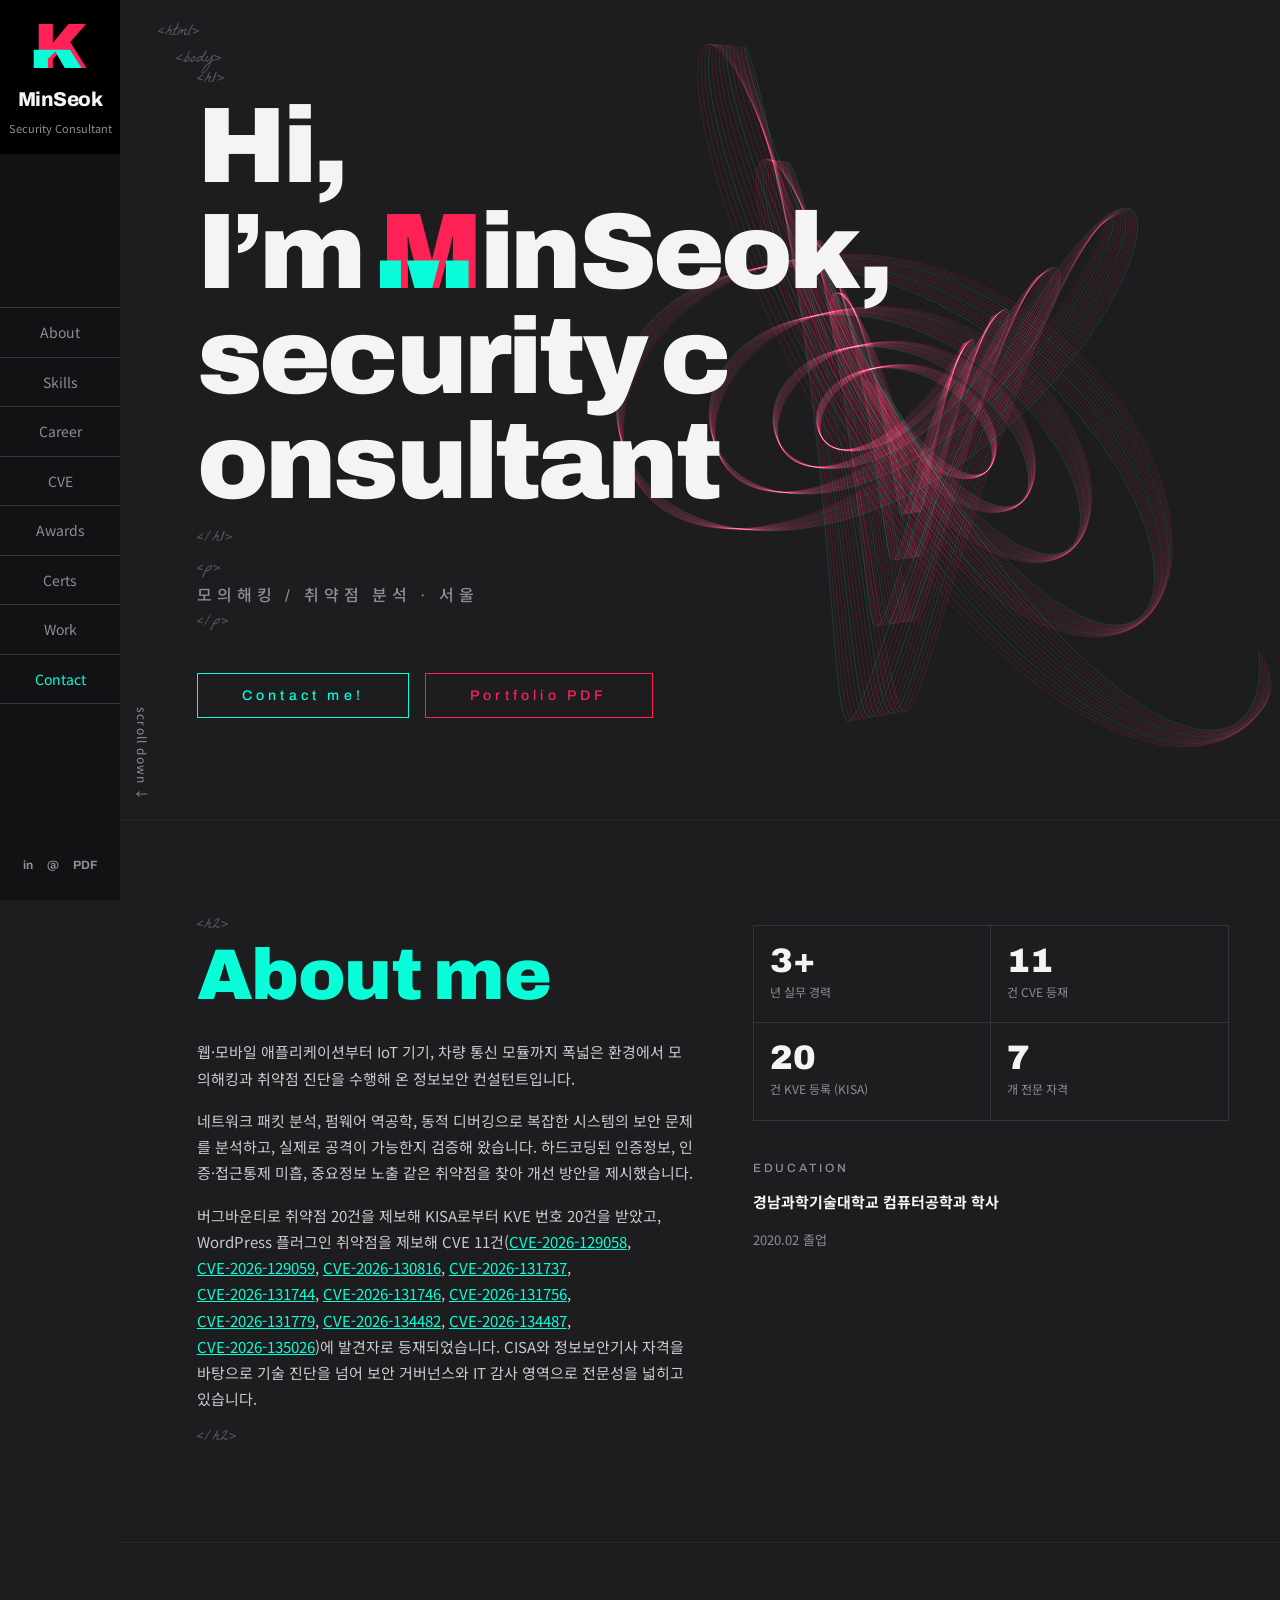
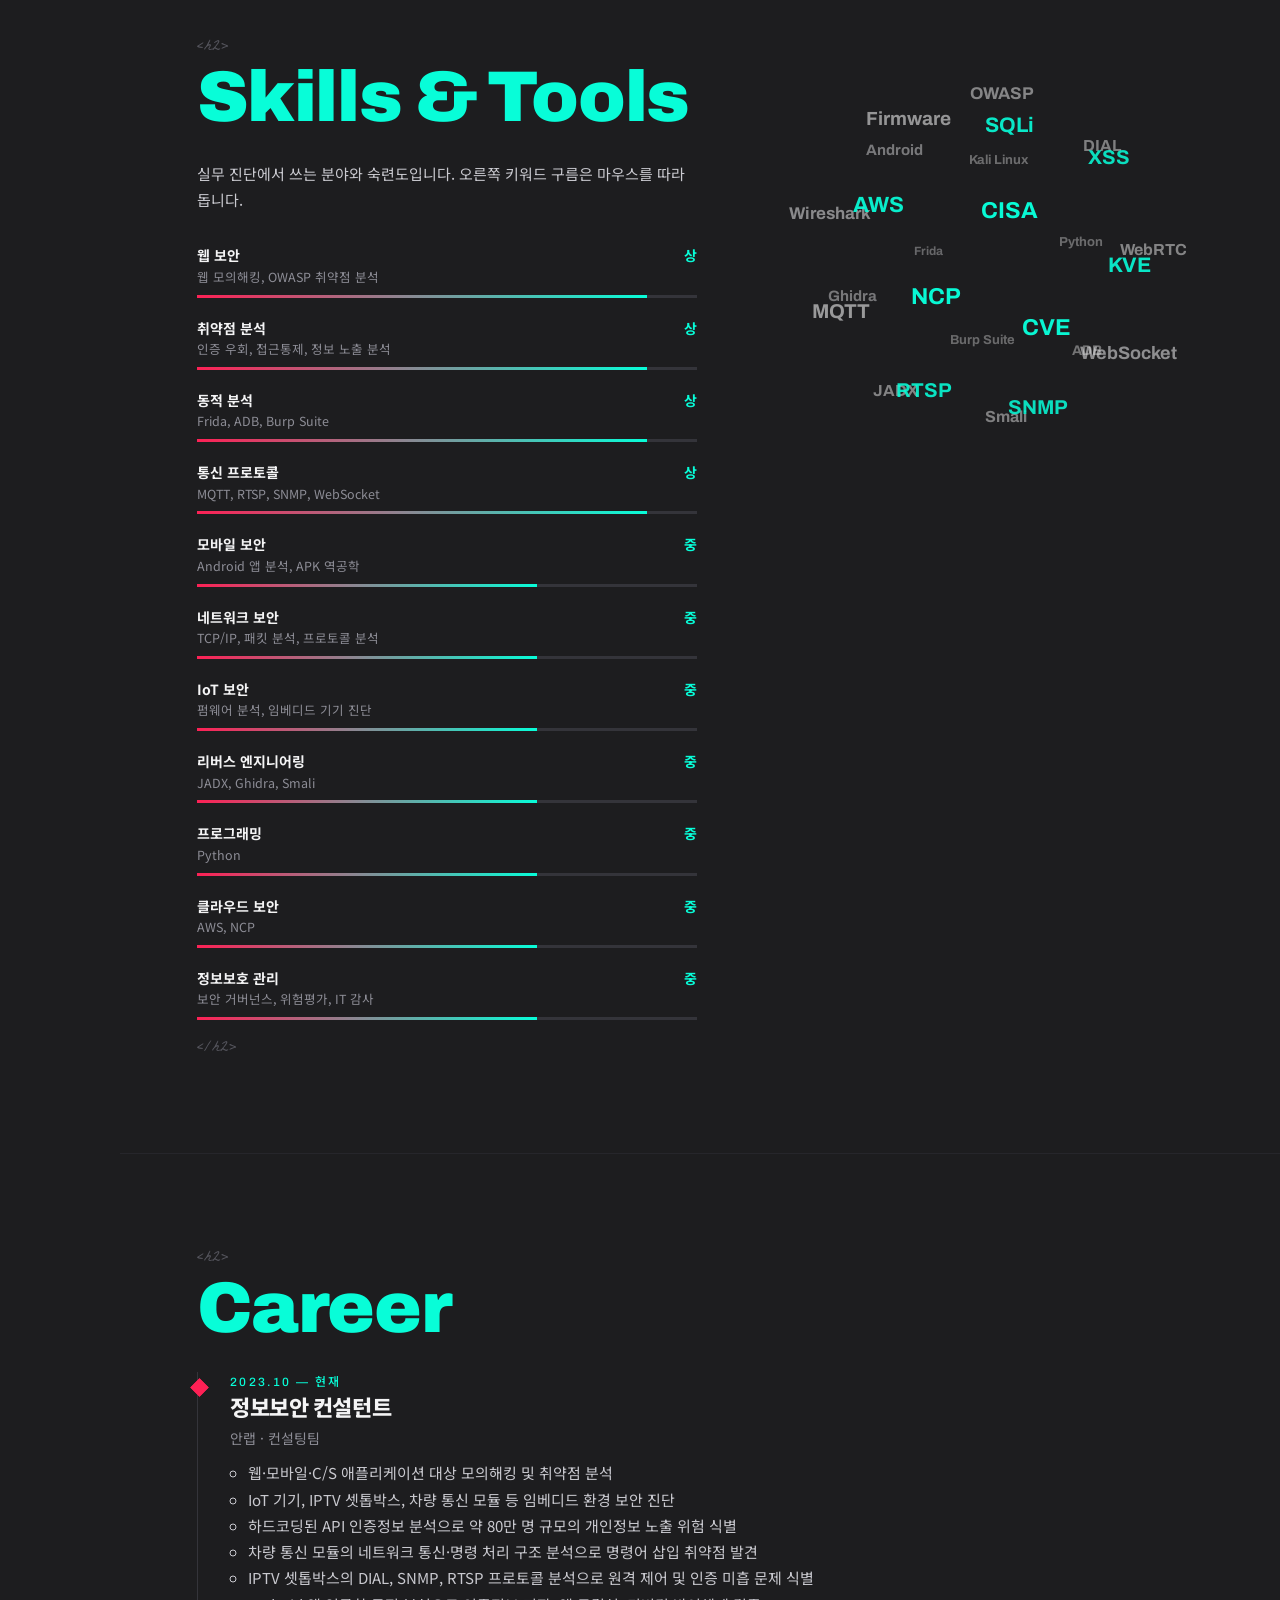
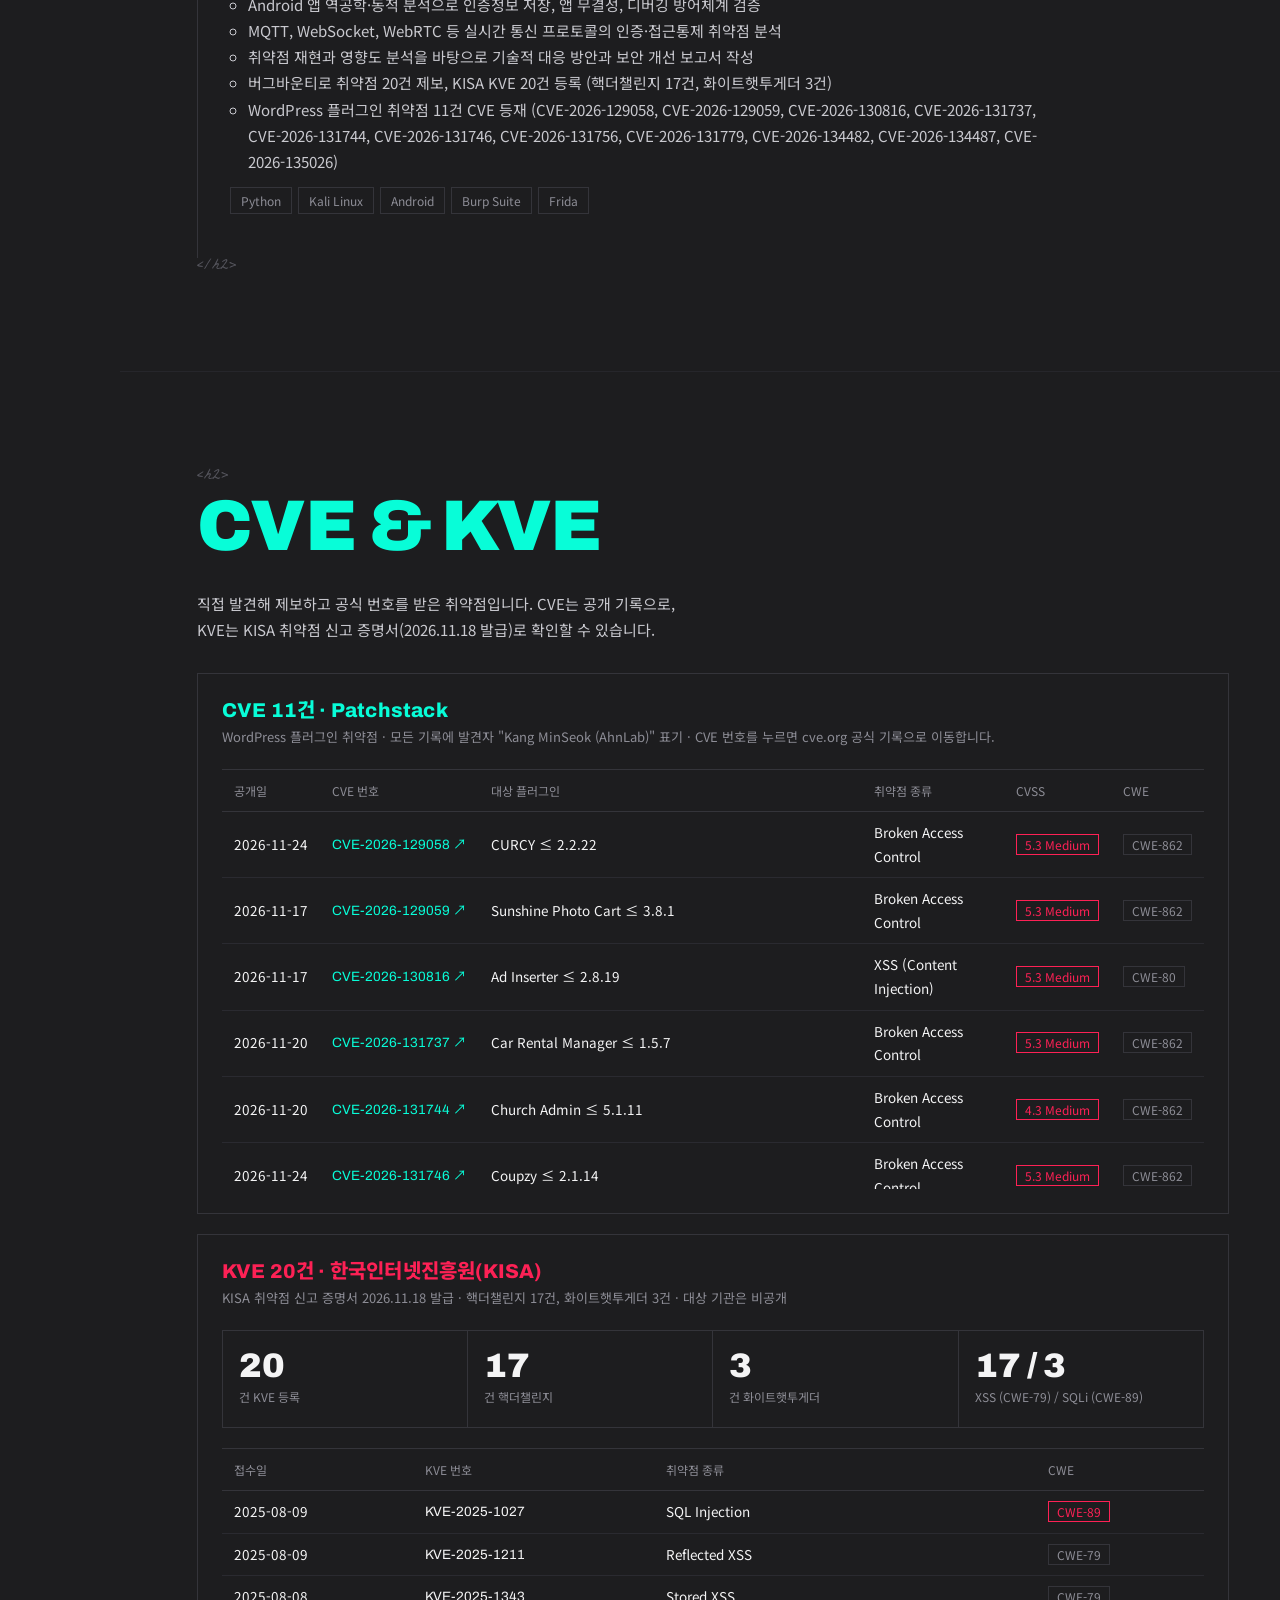
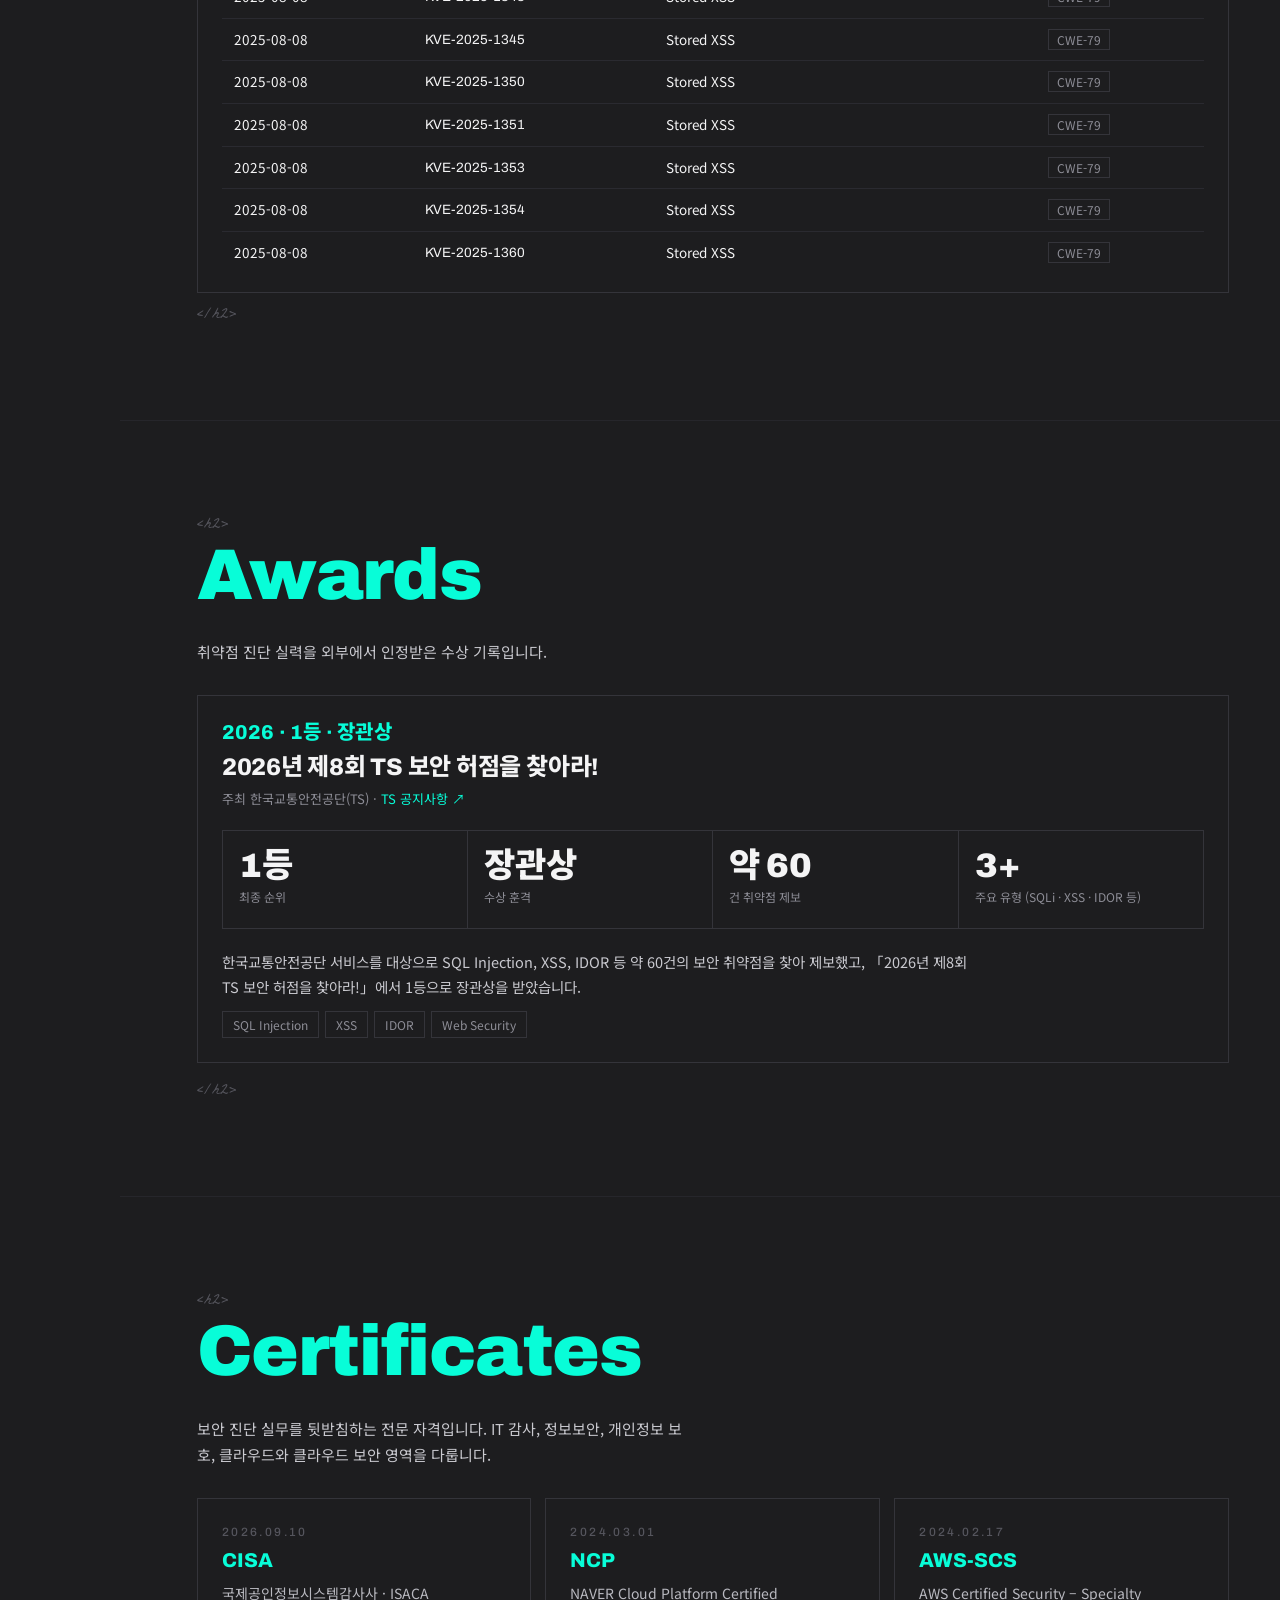
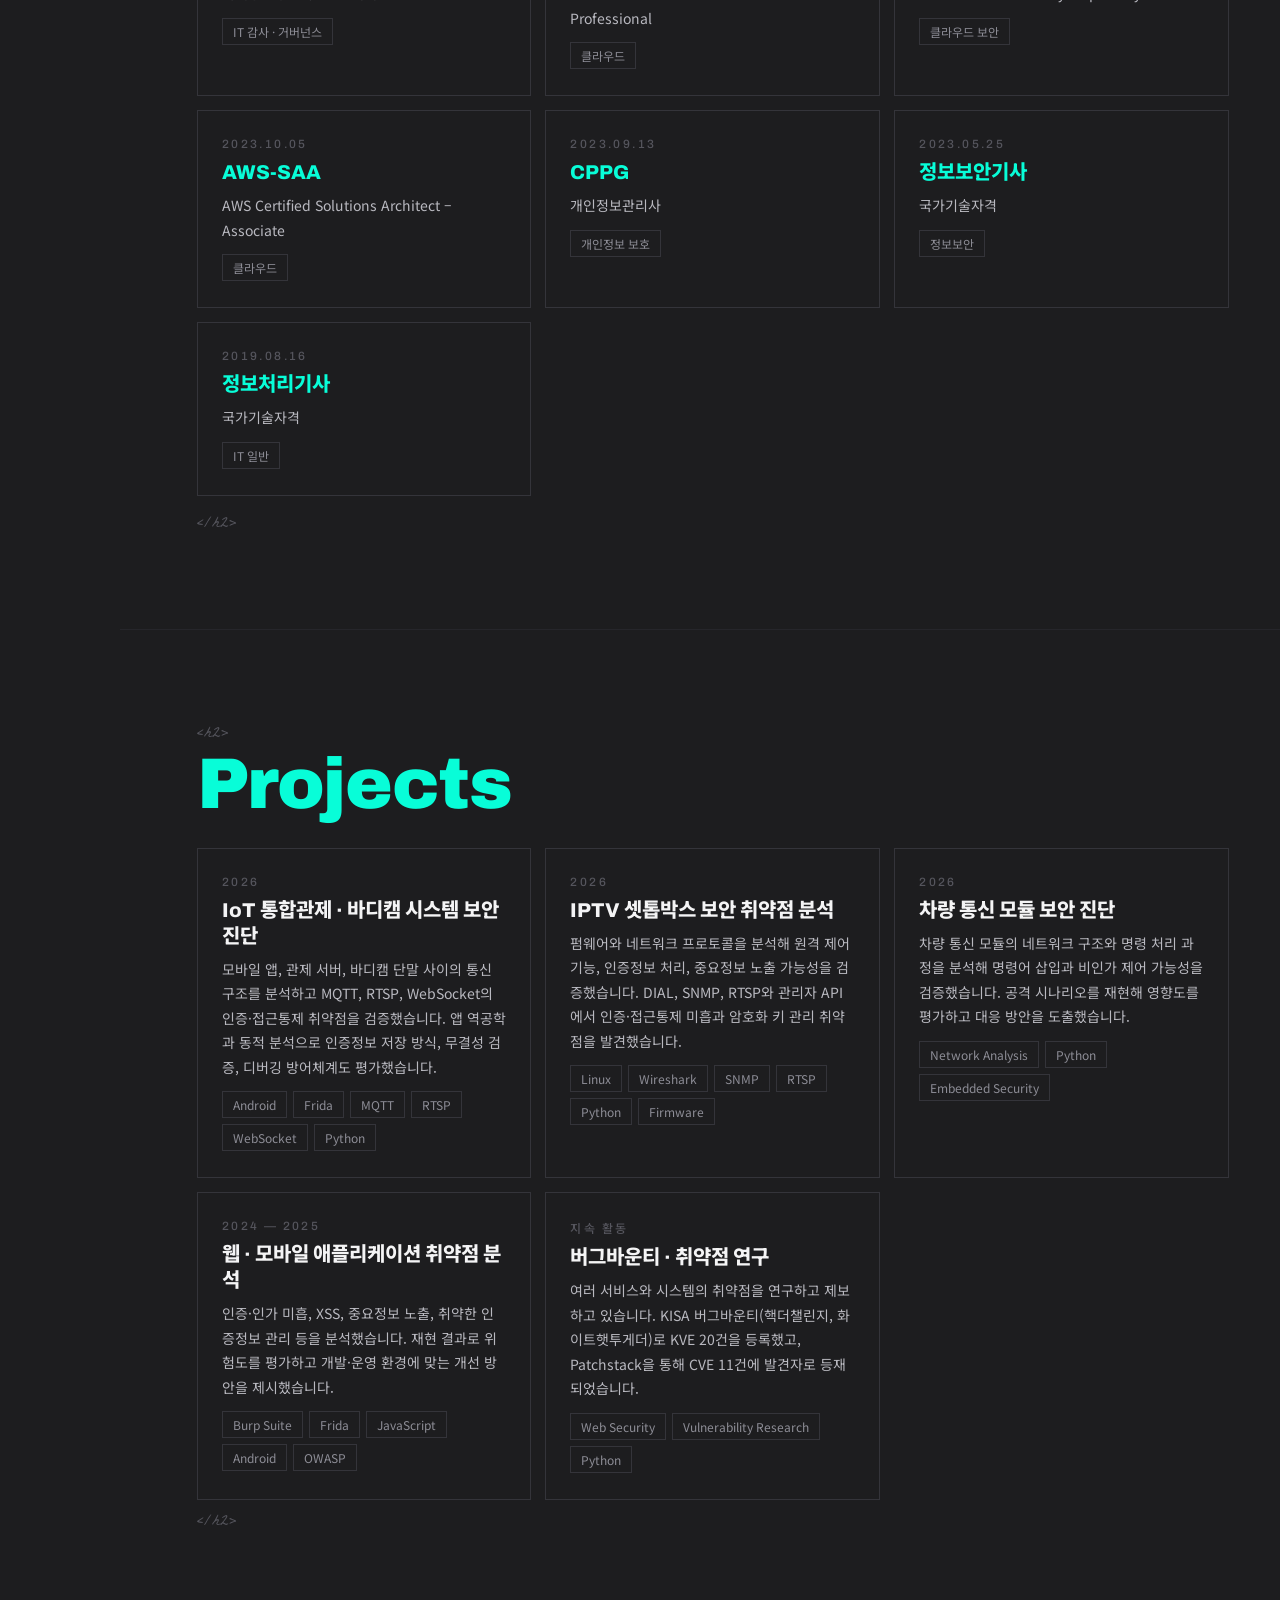
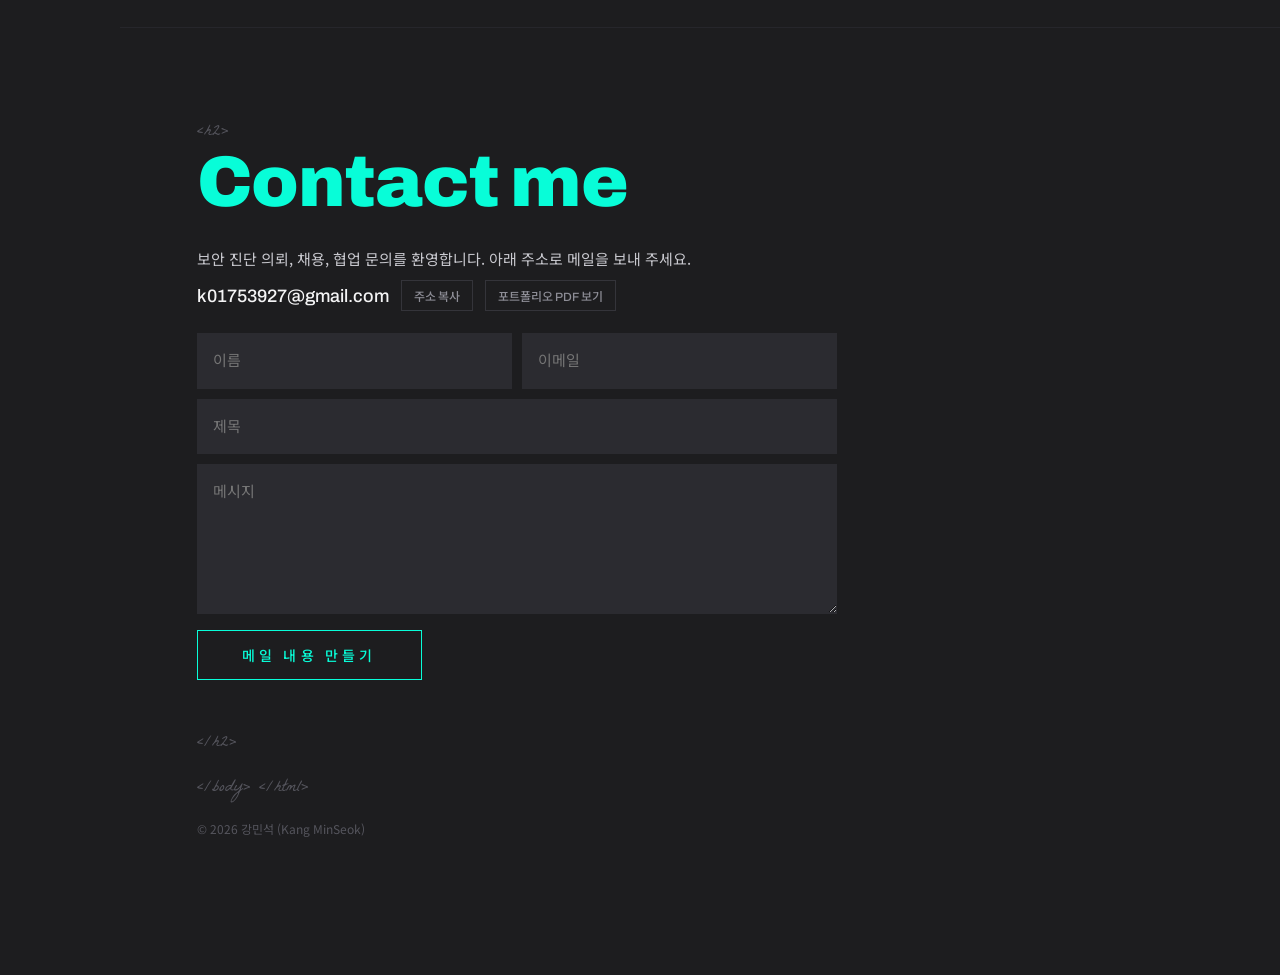
==== commit 2d9a8d38: "Use official TS contest name in Awards Co-Authored-By: Claude Opus 5.5 <noreply@anthropic.com> Claud" ====
--- a/index.html
+++ b/index.html
@@ -344,8 +344,8 @@
       <div class="bb award" style="margin-top:0">
         <div class="bb-head">
           <div>
-            <div class="vid">1등 · 장관상</div>
-            <h3 class="award-t">TS 보안취약점 찾기 공모전</h3>
+            <div class="vid">2026 · 1등 · 장관상</div>
+            <h3 class="award-t">2026년 제8회 TS 보안 허점을 찾아라!</h3>
             <p class="bb-sub">주최 한국교통안전공단(TS) · <a class="cvelink" href="https://main.kotsa.or.kr/portal/bbs/notice_view.do?bbscCode=notice&amp;cateCode=&amp;bbscSeqn=18462&amp;pageNumb=1&amp;sechCdtn=&amp;sechKywd=&amp;menuCode=05010100" target="_blank" rel="noopener">TS 공지사항 ↗</a></p>
           </div>
         </div>
@@ -355,7 +355,7 @@
           <div><b>약 60</b><span>건 취약점 제보</span></div>
           <div><b>3+</b><span>주요 유형 (SQLi · XSS · IDOR 등)</span></div>
         </div>
-        <p class="award-d">한국교통안전공단 서비스를 대상으로 SQL Injection, XSS, IDOR 등 약 60건의 보안 취약점을 찾아 제보했고, 공모전 1등으로 장관상을 받았습니다.</p>
+        <p class="award-d">한국교통안전공단 서비스를 대상으로 SQL Injection, XSS, IDOR 등 약 60건의 보안 취약점을 찾아 제보했고, 「2026년 제8회 TS 보안 허점을 찾아라!」에서 1등으로 장관상을 받았습니다.</p>
         <div class="chips"><span>SQL Injection</span><span>XSS</span><span>IDOR</span><span>Web Security</span></div>
       </div>
       <span class="tag" style="margin-top:20px">&lt;/h2&gt;</span>
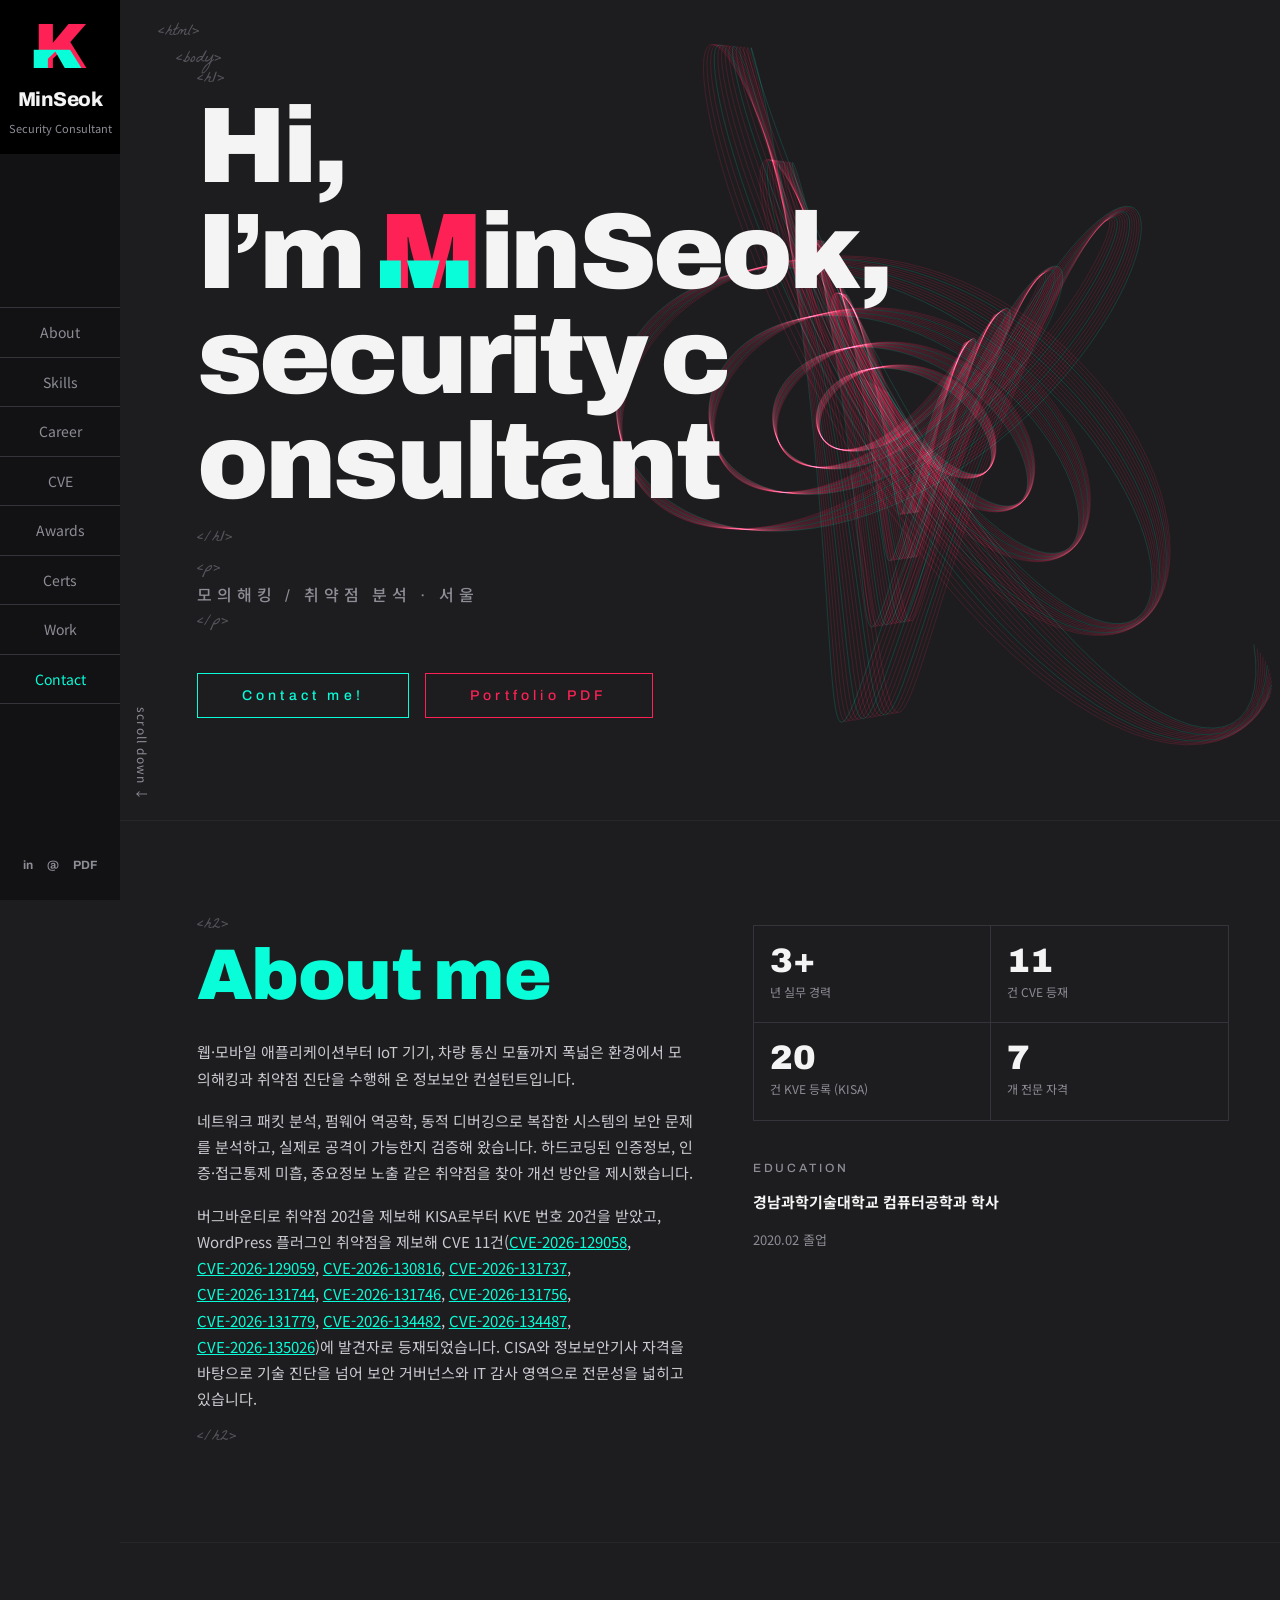
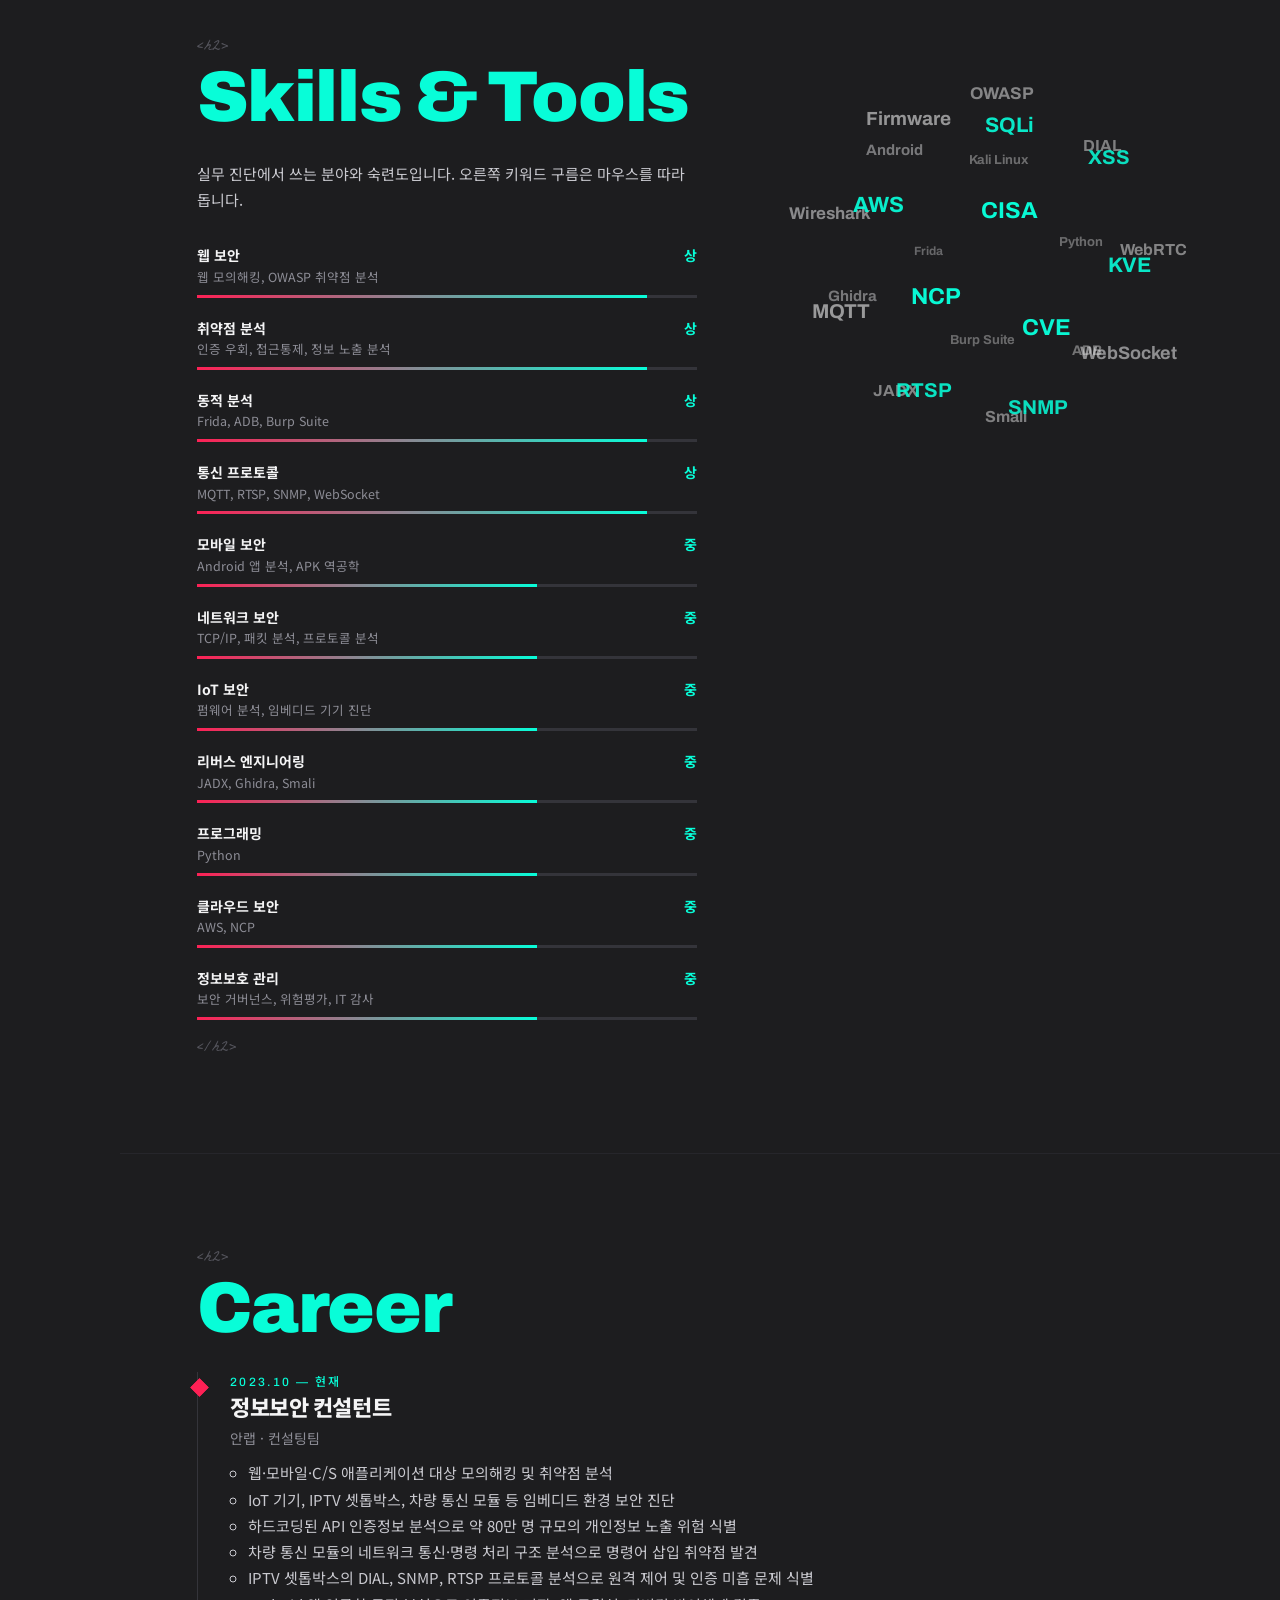
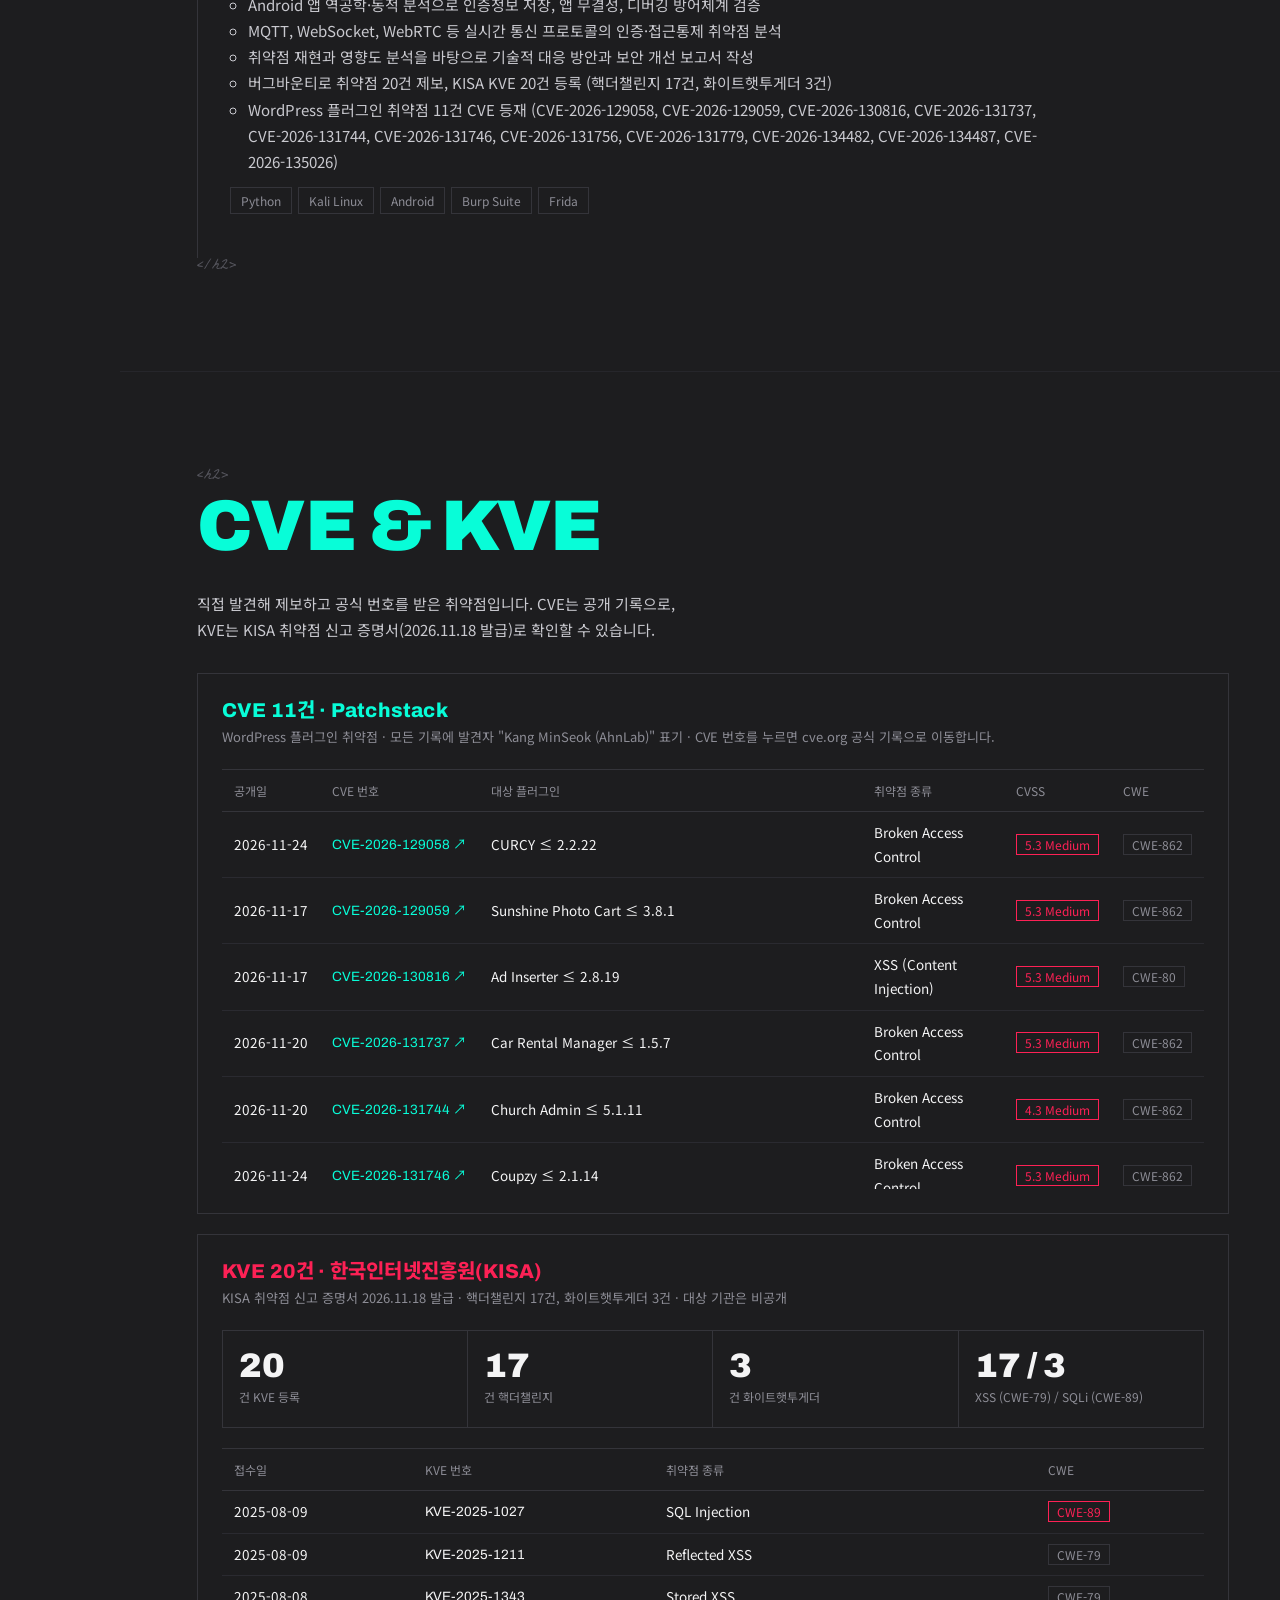
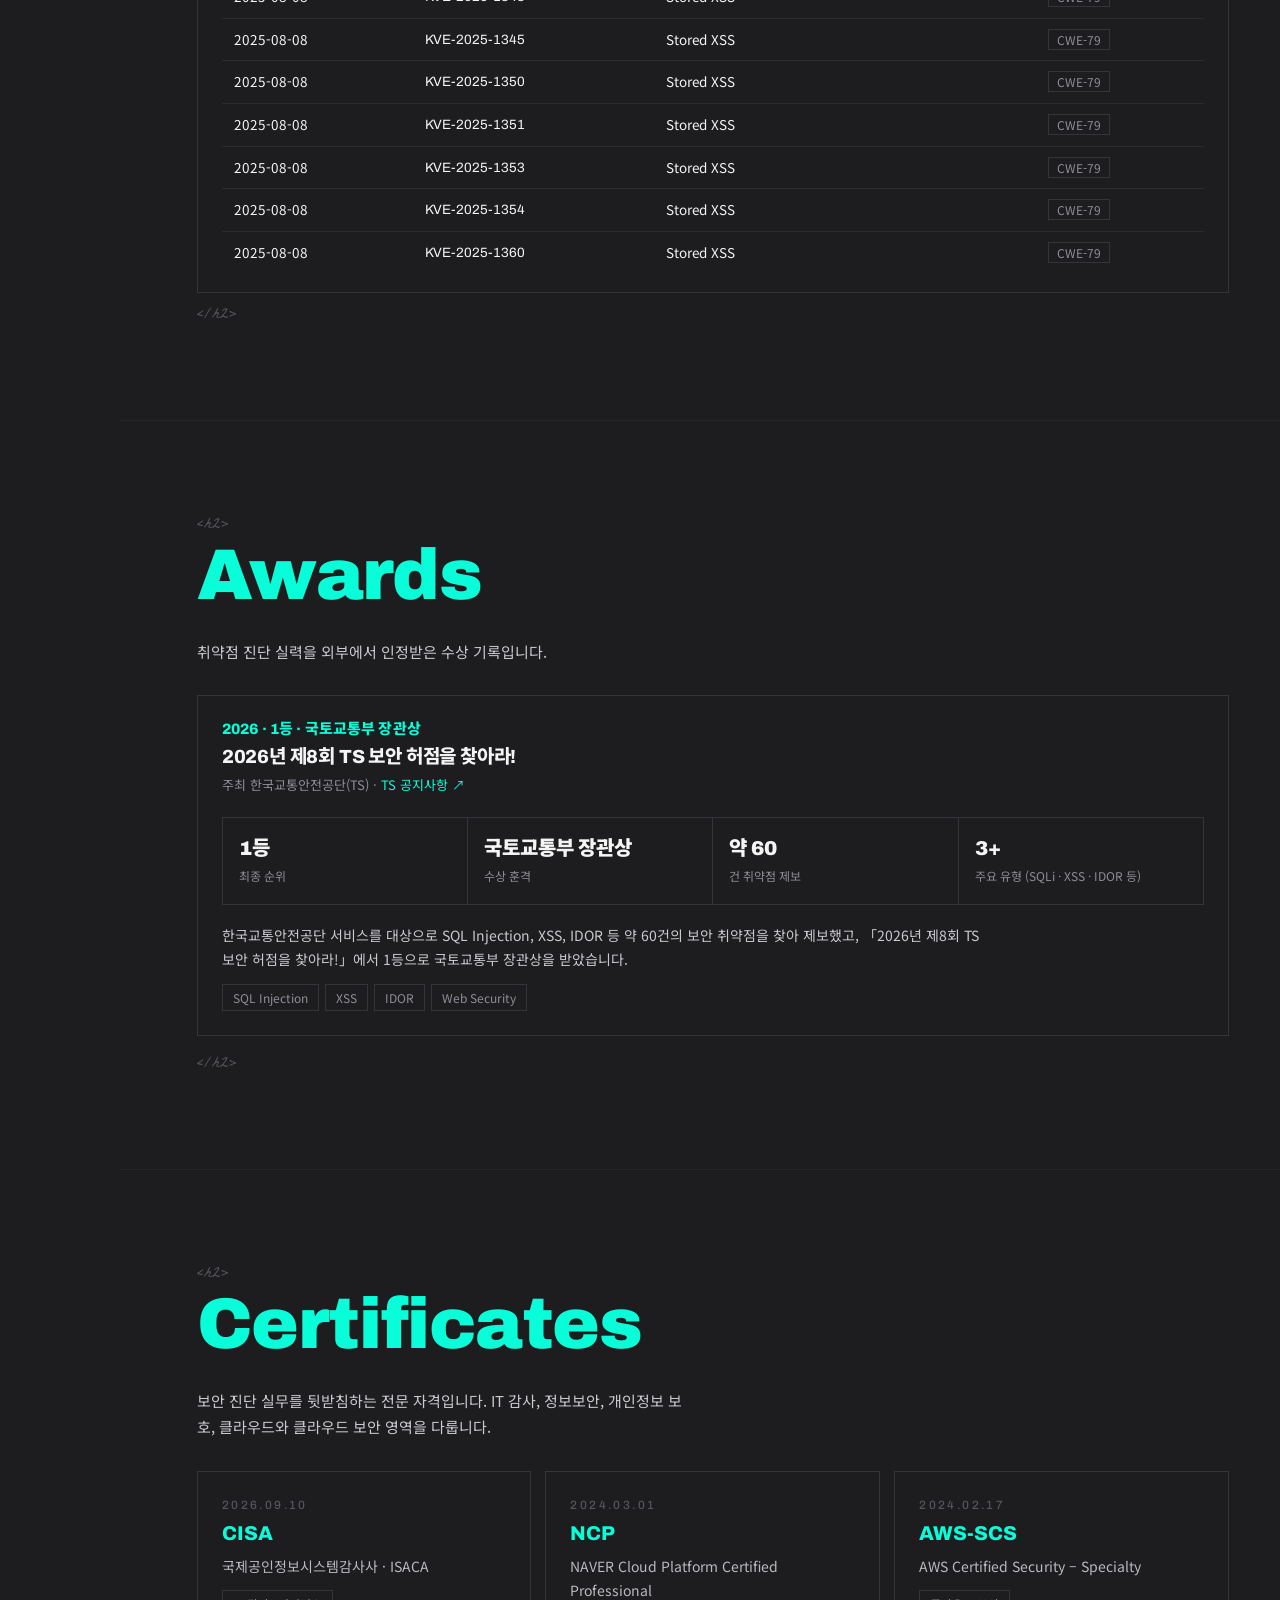
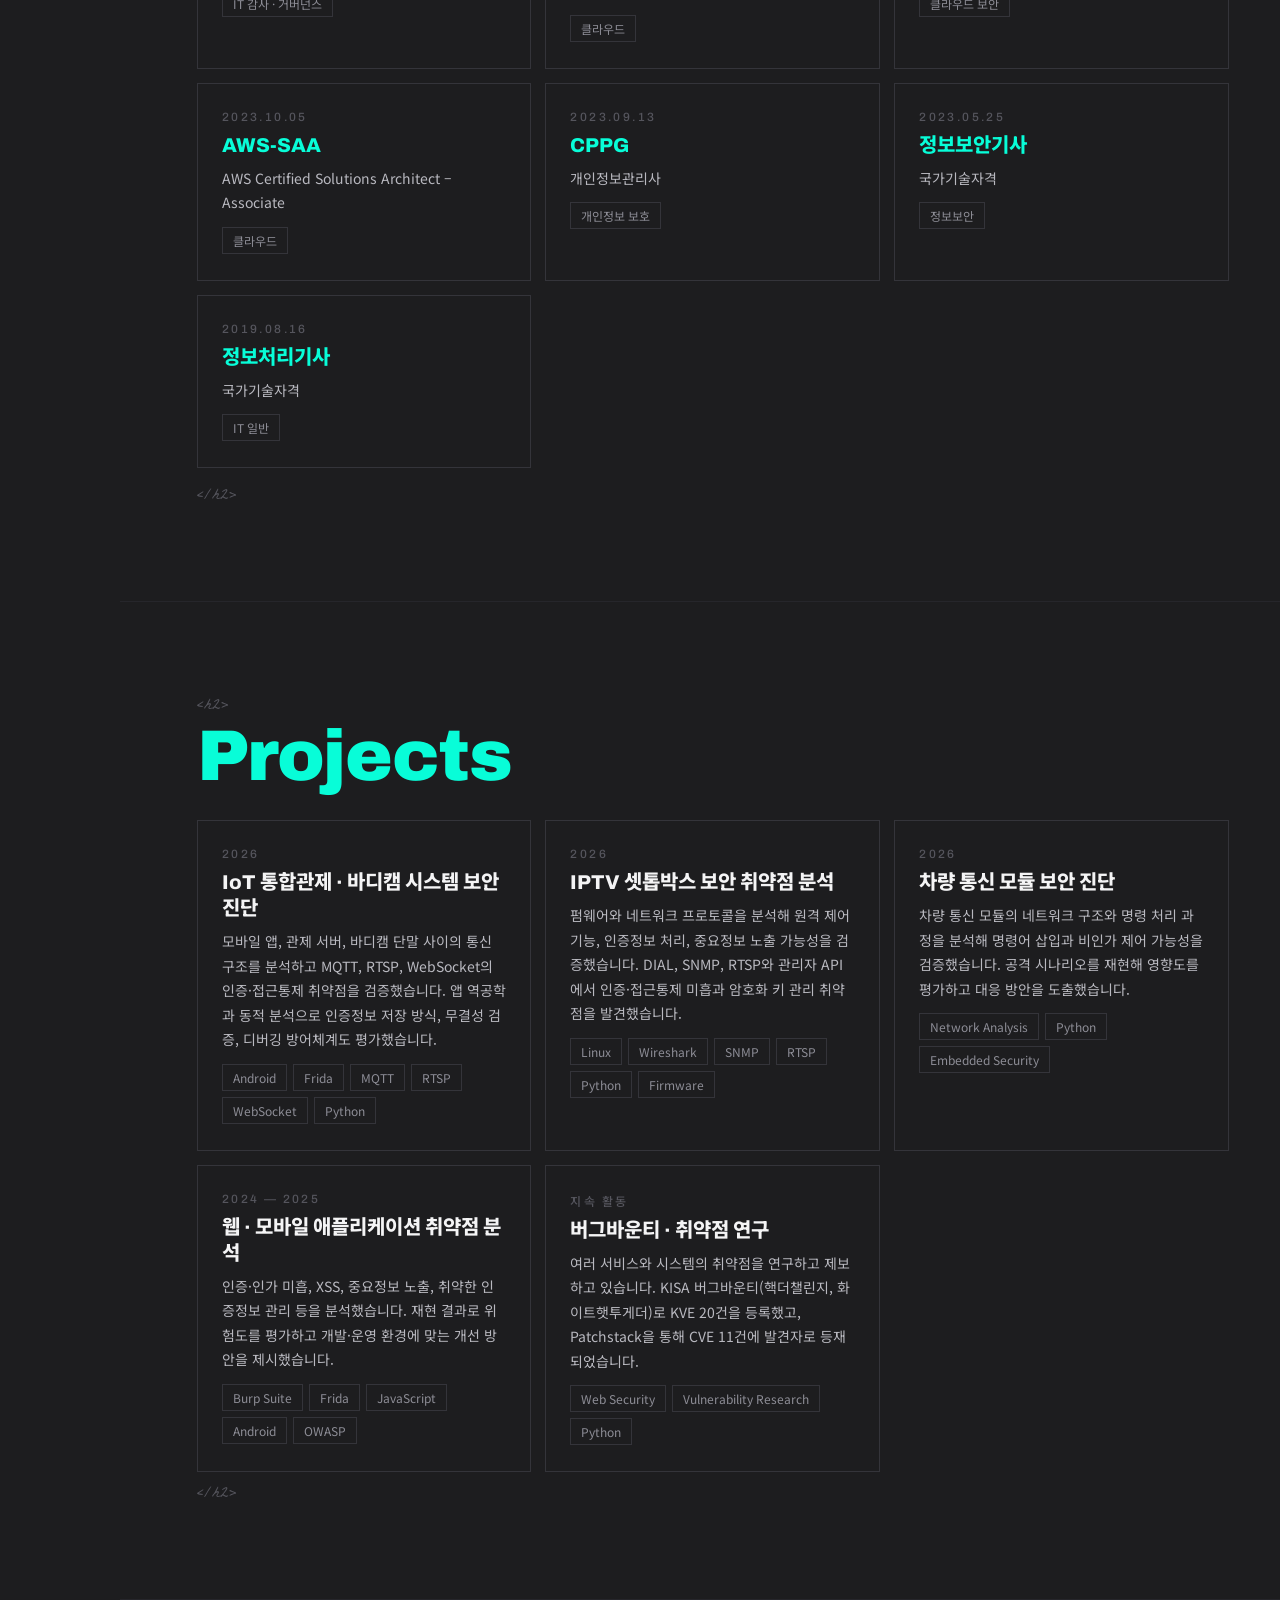
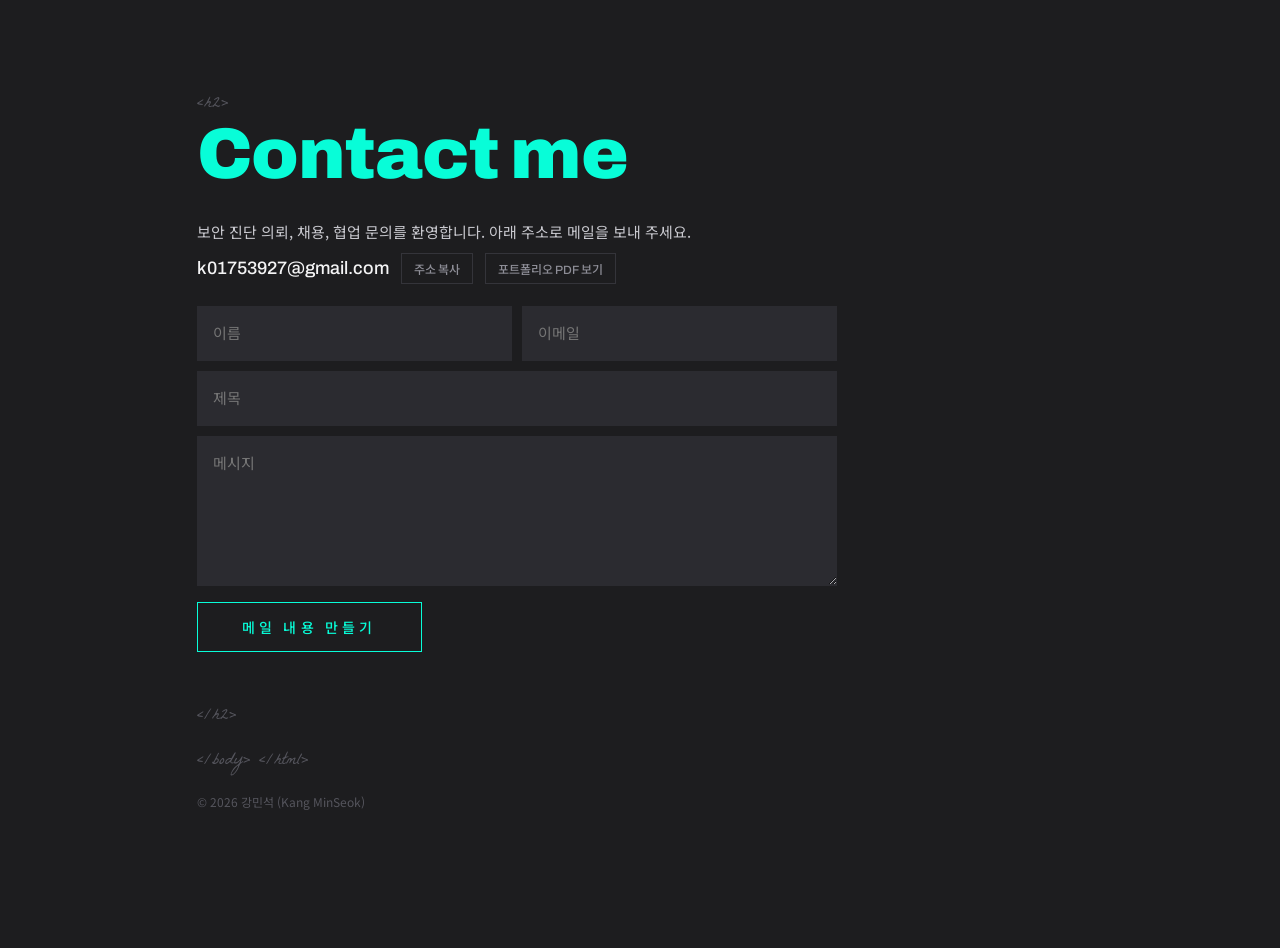
==== commit e180681a: "Name award as MOLIT minister's prize and shrink award fonts Co-Authored-By: Claude Opus 5.5 <noreply" ====
--- a/index.html
+++ b/index.html
@@ -128,9 +128,11 @@
 
 .certs .card h3{color:var(--mint)}.certs .card:hover h3{color:var(--pink)}
 
-.award-t{font:800 24px/1.3 var(--display);margin:8px 0 4px;letter-spacing:-.01em}
-.award-d{margin:20px 0 0;color:#c9c9cf;font-size:14.5px;max-width:760px}
-.award b{white-space:nowrap}
+.award .vid{font-size:15px}
+.award-t{font:800 19px/1.35 var(--display);margin:6px 0 4px;letter-spacing:-.01em}
+.award-d{margin:18px 0 0;color:#c9c9cf;font-size:14px;max-width:760px}
+.award .facts b{font-size:20px;line-height:1.25;word-break:keep-all}
+.award .facts span{display:block;margin-top:4px}
 
 /* cve */
 .vid{font:800 20px/1.2 var(--display);color:var(--mint);letter-spacing:.01em;font-variant-numeric:tabular-nums}
@@ -344,18 +346,18 @@
       <div class="bb award" style="margin-top:0">
         <div class="bb-head">
           <div>
-            <div class="vid">2026 · 1등 · 장관상</div>
+            <div class="vid">2026 · 1등 · 국토교통부 장관상</div>
             <h3 class="award-t">2026년 제8회 TS 보안 허점을 찾아라!</h3>
             <p class="bb-sub">주최 한국교통안전공단(TS) · <a class="cvelink" href="https://main.kotsa.or.kr/portal/bbs/notice_view.do?bbscCode=notice&amp;cateCode=&amp;bbscSeqn=18462&amp;pageNumb=1&amp;sechCdtn=&amp;sechKywd=&amp;menuCode=05010100" target="_blank" rel="noopener">TS 공지사항 ↗</a></p>
           </div>
         </div>
         <div class="facts bb-facts">
           <div><b>1등</b><span>최종 순위</span></div>
-          <div><b>장관상</b><span>수상 훈격</span></div>
+          <div><b>국토교통부 장관상</b><span>수상 훈격</span></div>
           <div><b>약 60</b><span>건 취약점 제보</span></div>
           <div><b>3+</b><span>주요 유형 (SQLi · XSS · IDOR 등)</span></div>
         </div>
-        <p class="award-d">한국교통안전공단 서비스를 대상으로 SQL Injection, XSS, IDOR 등 약 60건의 보안 취약점을 찾아 제보했고, 「2026년 제8회 TS 보안 허점을 찾아라!」에서 1등으로 장관상을 받았습니다.</p>
+        <p class="award-d">한국교통안전공단 서비스를 대상으로 SQL Injection, XSS, IDOR 등 약 60건의 보안 취약점을 찾아 제보했고, 「2026년 제8회 TS 보안 허점을 찾아라!」에서 1등으로 국토교통부 장관상을 받았습니다.</p>
         <div class="chips"><span>SQL Injection</span><span>XSS</span><span>IDOR</span><span>Web Security</span></div>
       </div>
       <span class="tag" style="margin-top:20px">&lt;/h2&gt;</span>
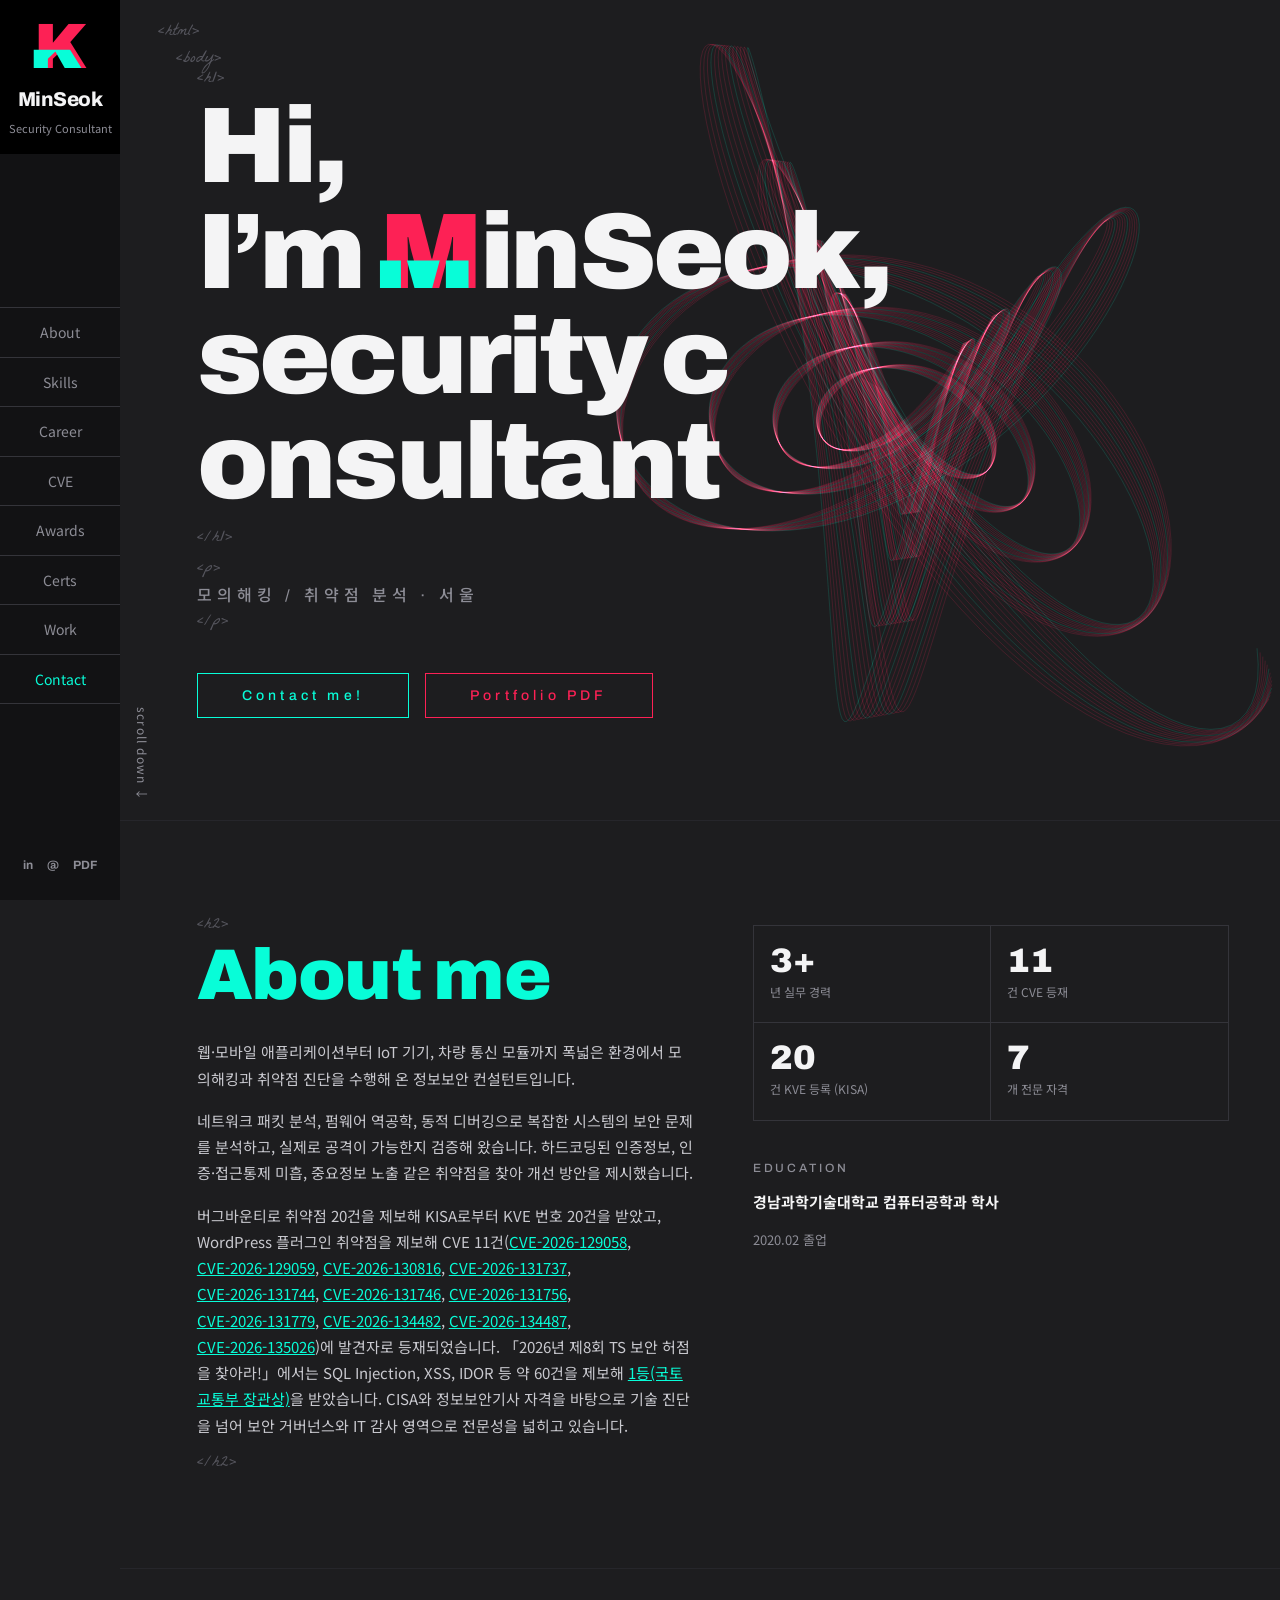
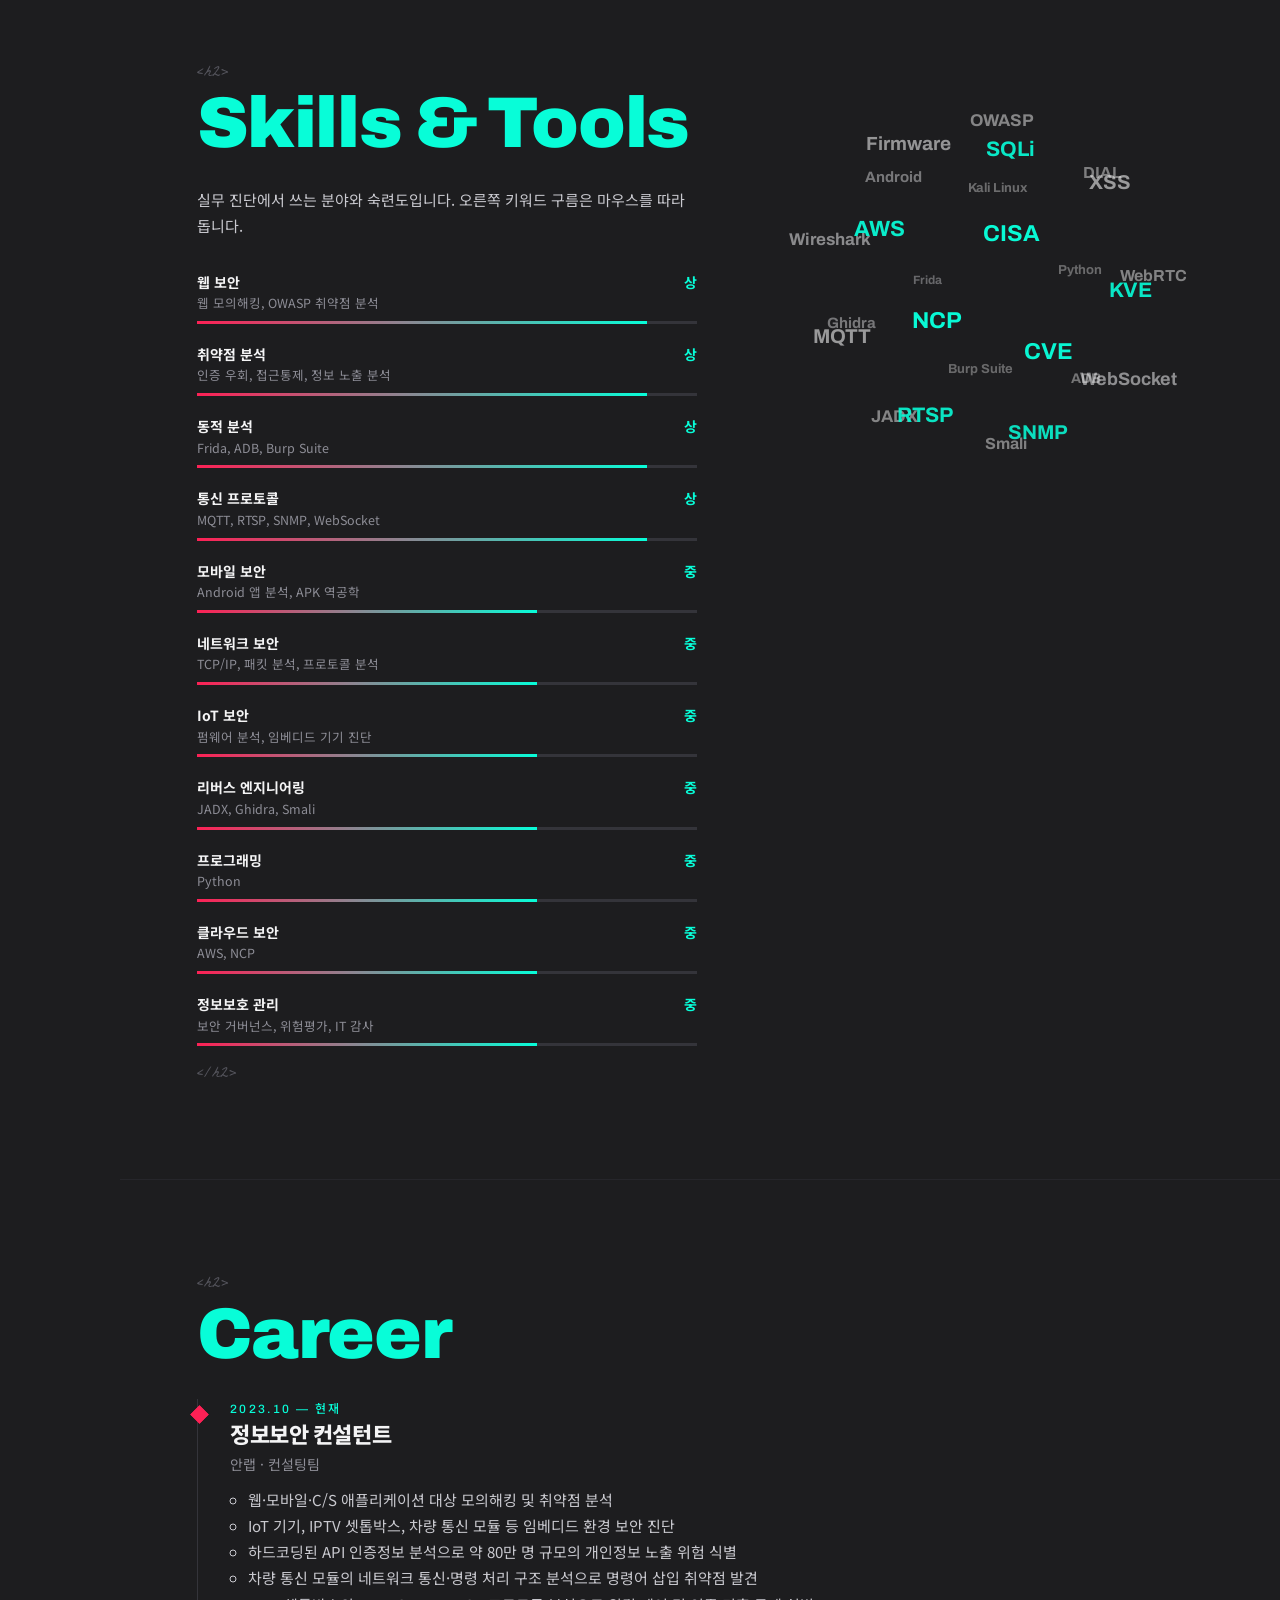
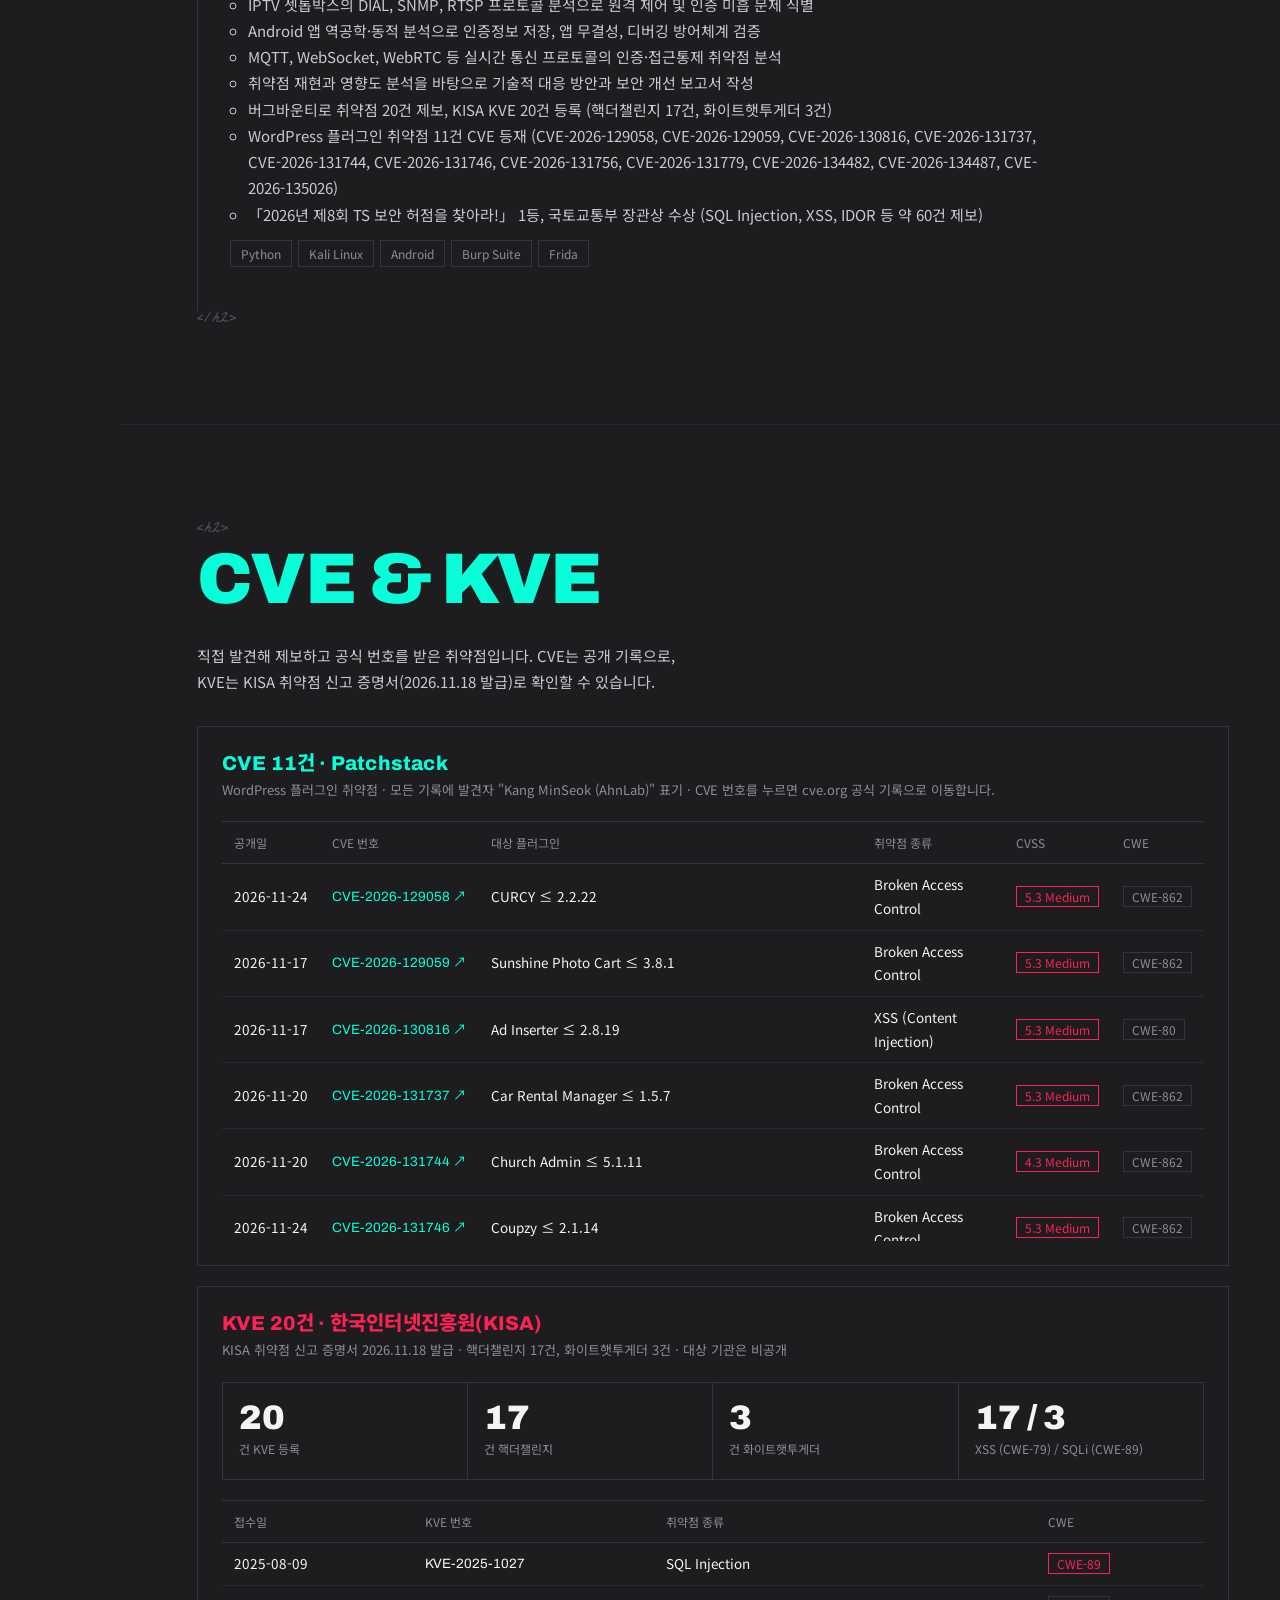
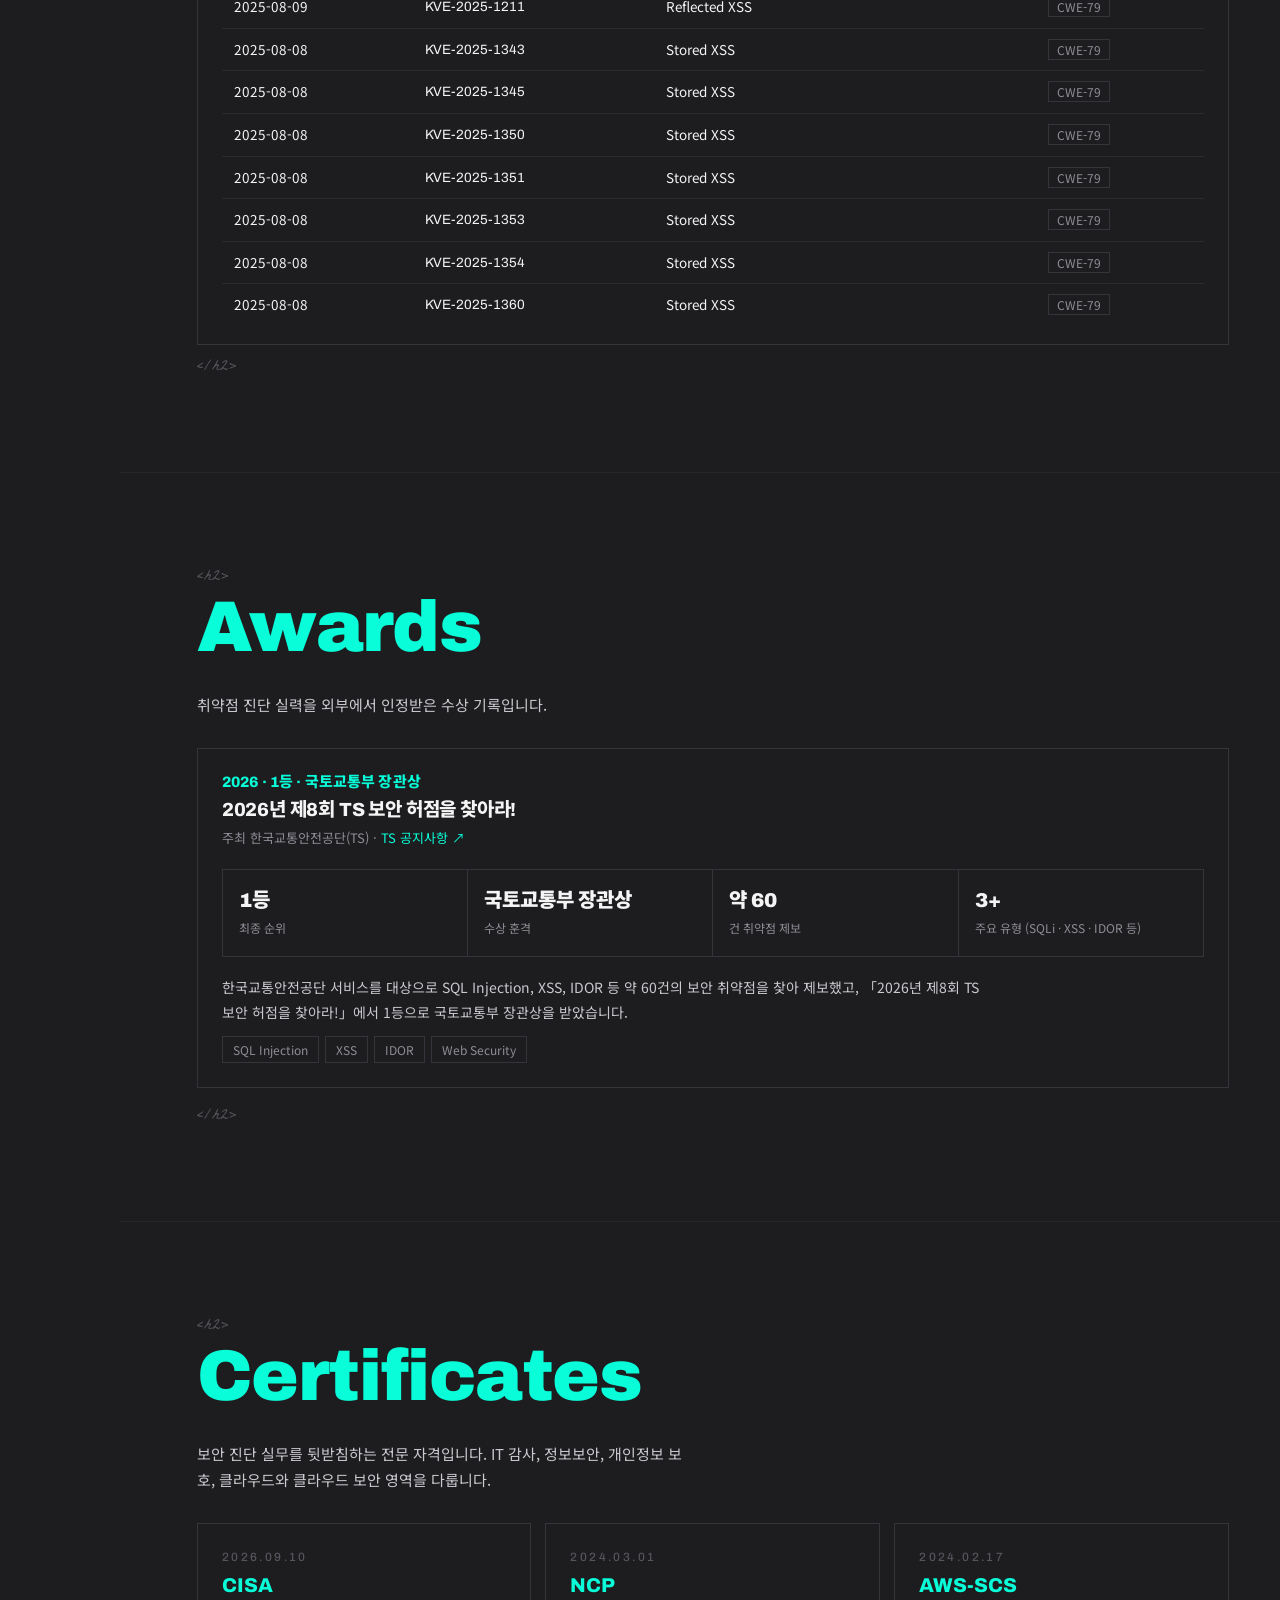
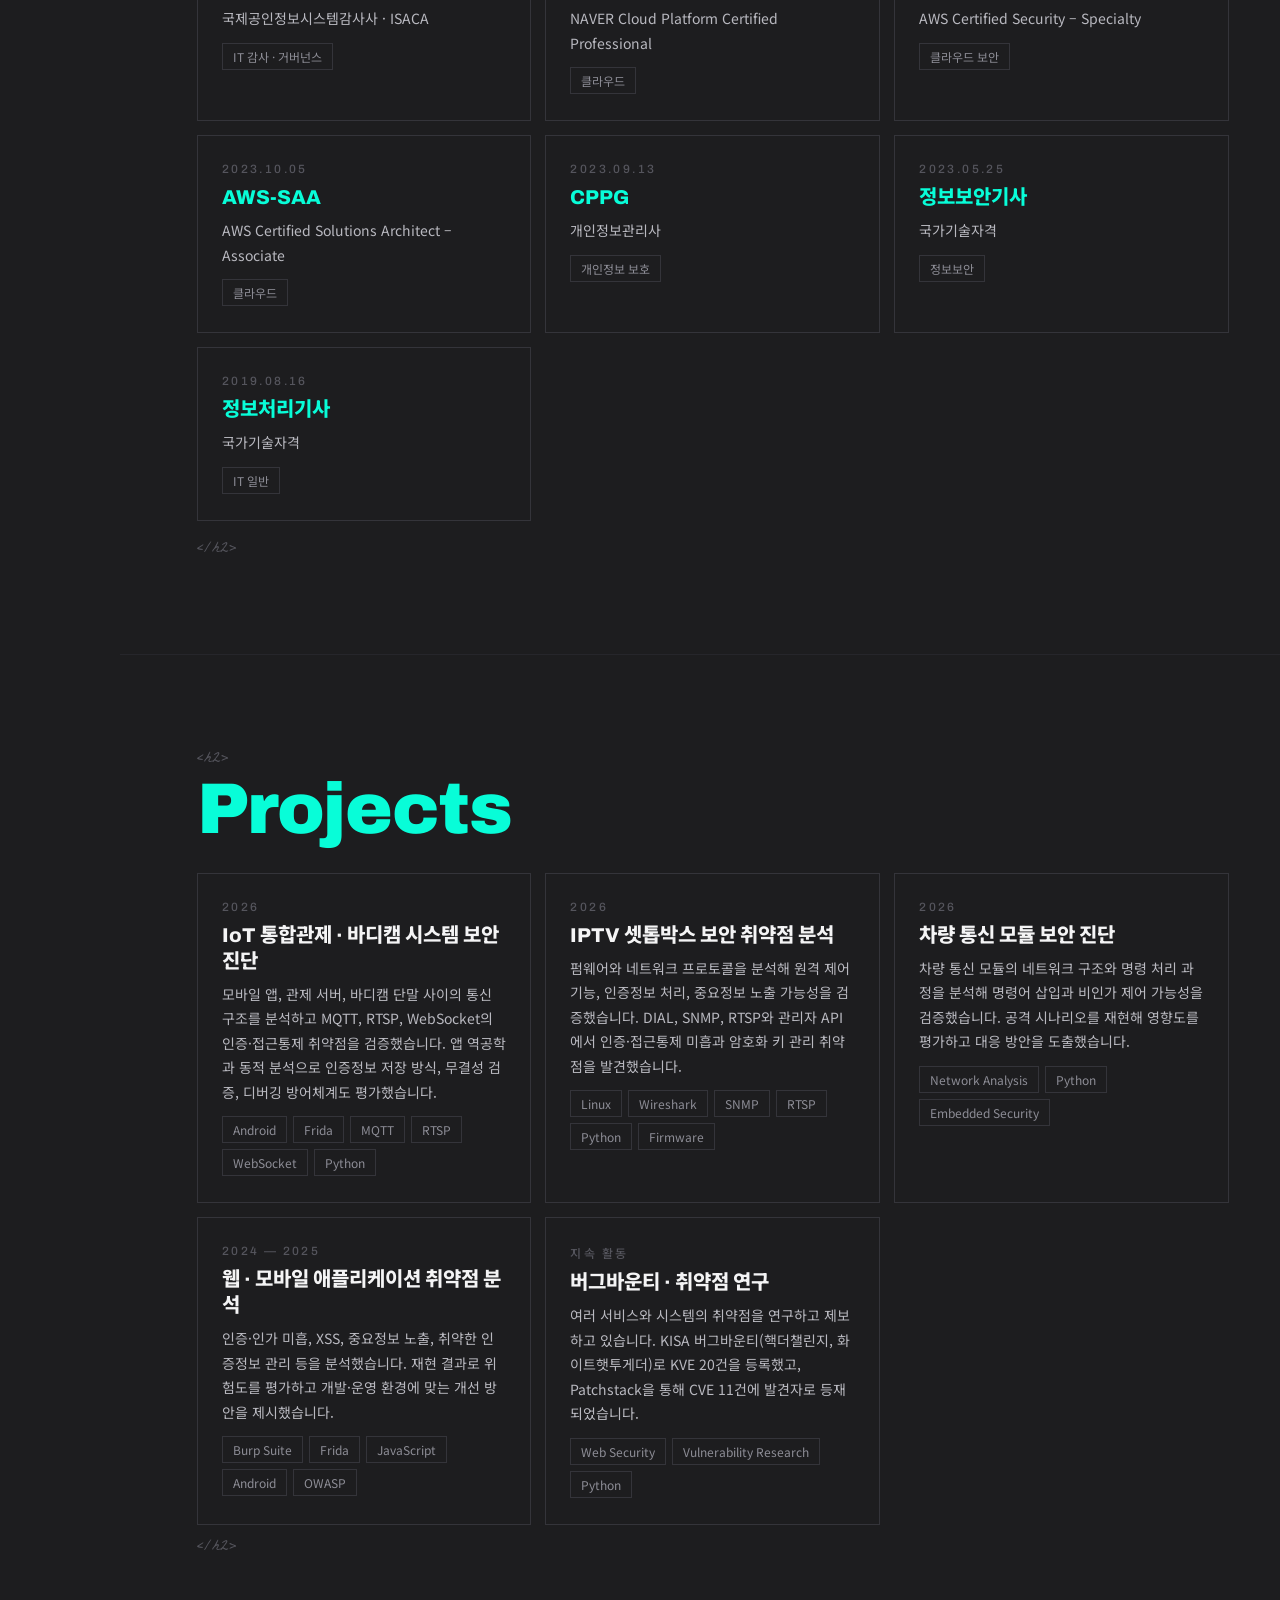
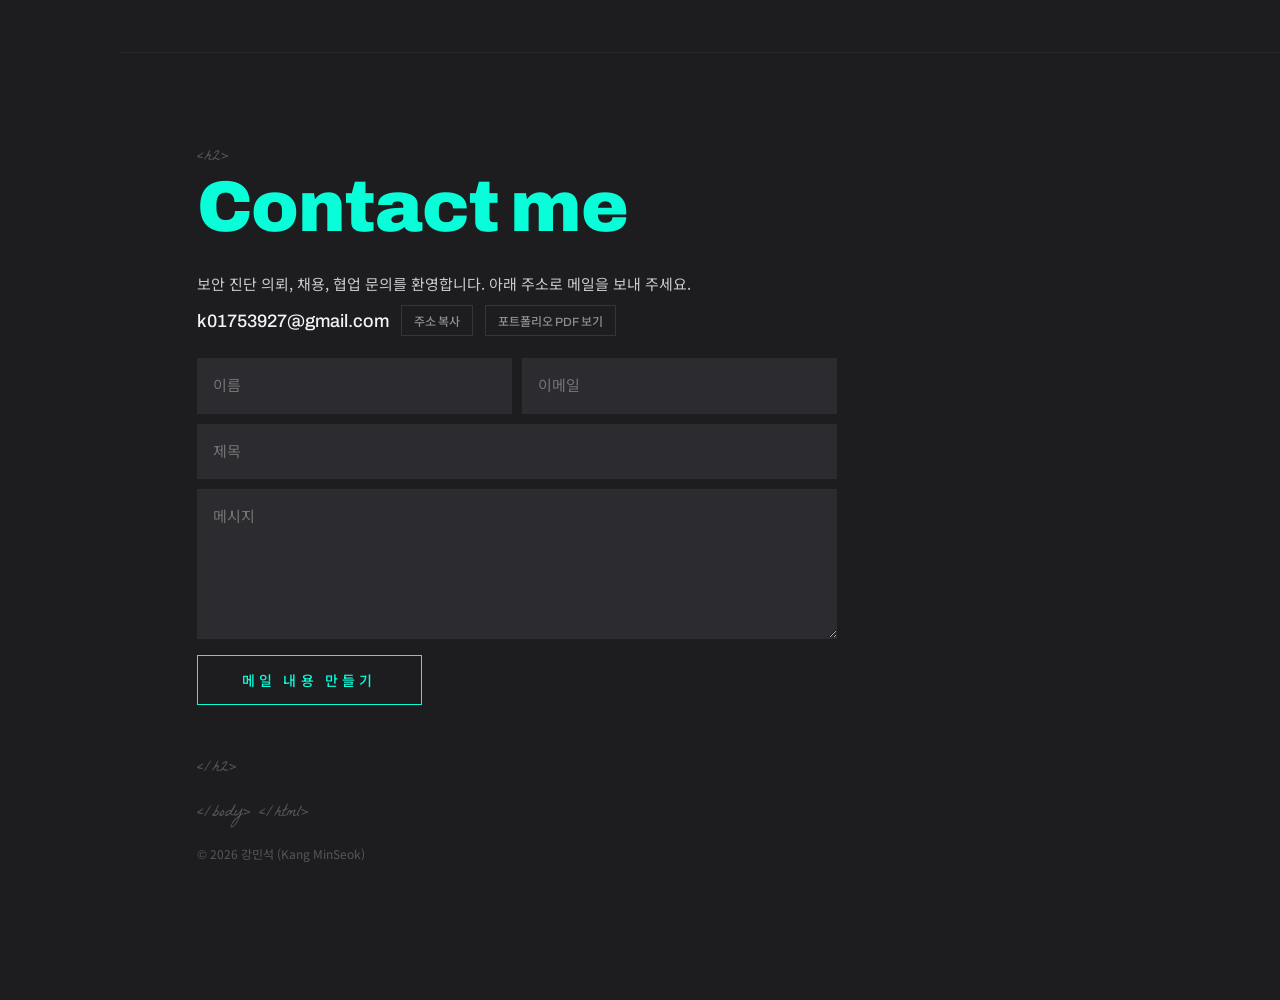
==== commit 41df6c16: "Mention TS contest award in About and Career Co-Authored-By: Claude Opus 5.5 <noreply@anthropic.com>" ====
--- a/index.html
+++ b/index.html
@@ -250,7 +250,7 @@
         <div class="lead">
           <p>웹·모바일 애플리케이션부터 IoT 기기, 차량 통신 모듈까지 폭넓은 환경에서 모의해킹과 취약점 진단을 수행해 온 정보보안 컨설턴트입니다.</p>
           <p>네트워크 패킷 분석, 펌웨어 역공학, 동적 디버깅으로 복잡한 시스템의 보안 문제를 분석하고, 실제로 공격이 가능한지 검증해 왔습니다. 하드코딩된 인증정보, 인증·접근통제 미흡, 중요정보 노출 같은 취약점을 찾아 개선 방안을 제시했습니다.</p>
-          <p>버그바운티로 취약점 20건을 제보해 KISA로부터 KVE 번호 20건을 받았고, WordPress 플러그인 취약점을 제보해 CVE 11건(<a href="#cve" style="color:var(--mint);white-space:nowrap">CVE-2026-129058</a>, <a href="#cve" style="color:var(--mint);white-space:nowrap">CVE-2026-129059</a>, <a href="#cve" style="color:var(--mint);white-space:nowrap">CVE-2026-130816</a>, <a href="#cve" style="color:var(--mint);white-space:nowrap">CVE-2026-131737</a>, <a href="#cve" style="color:var(--mint);white-space:nowrap">CVE-2026-131744</a>, <a href="#cve" style="color:var(--mint);white-space:nowrap">CVE-2026-131746</a>, <a href="#cve" style="color:var(--mint);white-space:nowrap">CVE-2026-131756</a>, <a href="#cve" style="color:var(--mint);white-space:nowrap">CVE-2026-131779</a>, <a href="#cve" style="color:var(--mint);white-space:nowrap">CVE-2026-134482</a>, <a href="#cve" style="color:var(--mint);white-space:nowrap">CVE-2026-134487</a>, <a href="#cve" style="color:var(--mint);white-space:nowrap">CVE-2026-135026</a>)에 발견자로 등재되었습니다. CISA와 정보보안기사 자격을 바탕으로 기술 진단을 넘어 보안 거버넌스와 IT 감사 영역으로 전문성을 넓히고 있습니다.</p>
+          <p>버그바운티로 취약점 20건을 제보해 KISA로부터 KVE 번호 20건을 받았고, WordPress 플러그인 취약점을 제보해 CVE 11건(<a href="#cve" style="color:var(--mint);white-space:nowrap">CVE-2026-129058</a>, <a href="#cve" style="color:var(--mint);white-space:nowrap">CVE-2026-129059</a>, <a href="#cve" style="color:var(--mint);white-space:nowrap">CVE-2026-130816</a>, <a href="#cve" style="color:var(--mint);white-space:nowrap">CVE-2026-131737</a>, <a href="#cve" style="color:var(--mint);white-space:nowrap">CVE-2026-131744</a>, <a href="#cve" style="color:var(--mint);white-space:nowrap">CVE-2026-131746</a>, <a href="#cve" style="color:var(--mint);white-space:nowrap">CVE-2026-131756</a>, <a href="#cve" style="color:var(--mint);white-space:nowrap">CVE-2026-131779</a>, <a href="#cve" style="color:var(--mint);white-space:nowrap">CVE-2026-134482</a>, <a href="#cve" style="color:var(--mint);white-space:nowrap">CVE-2026-134487</a>, <a href="#cve" style="color:var(--mint);white-space:nowrap">CVE-2026-135026</a>)에 발견자로 등재되었습니다. 「2026년 제8회 TS 보안 허점을 찾아라!」에서는 SQL Injection, XSS, IDOR 등 약 60건을 제보해 <a href="#awards" style="color:var(--mint)">1등(국토교통부 장관상)</a>을 받았습니다. CISA와 정보보안기사 자격을 바탕으로 기술 진단을 넘어 보안 거버넌스와 IT 감사 영역으로 전문성을 넓히고 있습니다.</p>
         </div>
         <span class="tag">&lt;/h2&gt;</span>
       </div>
@@ -437,7 +437,7 @@
    "Android 앱 역공학·동적 분석으로 인증정보 저장, 앱 무결성, 디버깅 방어체계 검증",
    "MQTT, WebSocket, WebRTC 등 실시간 통신 프로토콜의 인증·접근통제 취약점 분석",
    "취약점 재현과 영향도 분석을 바탕으로 기술적 대응 방안과 보안 개선 보고서 작성",
-   "버그바운티로 취약점 20건 제보, KISA KVE 20건 등록 (핵더챌린지 17건, 화이트햇투게더 3건)","WordPress 플러그인 취약점 11건 CVE 등재 (CVE-2026-129058, CVE-2026-129059, CVE-2026-130816, CVE-2026-131737, CVE-2026-131744, CVE-2026-131746, CVE-2026-131756, CVE-2026-131779, CVE-2026-134482, CVE-2026-134487, CVE-2026-135026)"],
+   "버그바운티로 취약점 20건 제보, KISA KVE 20건 등록 (핵더챌린지 17건, 화이트햇투게더 3건)","WordPress 플러그인 취약점 11건 CVE 등재 (CVE-2026-129058, CVE-2026-129059, CVE-2026-130816, CVE-2026-131737, CVE-2026-131744, CVE-2026-131746, CVE-2026-131756, CVE-2026-131779, CVE-2026-134482, CVE-2026-134487, CVE-2026-135026)","「2026년 제8회 TS 보안 허점을 찾아라!」 1등, 국토교통부 장관상 수상 (SQL Injection, XSS, IDOR 등 약 60건 제보)"],
   tags:["Python","Kali Linux","Android","Burp Suite","Frida"]}
 ];
 const VULNS=[
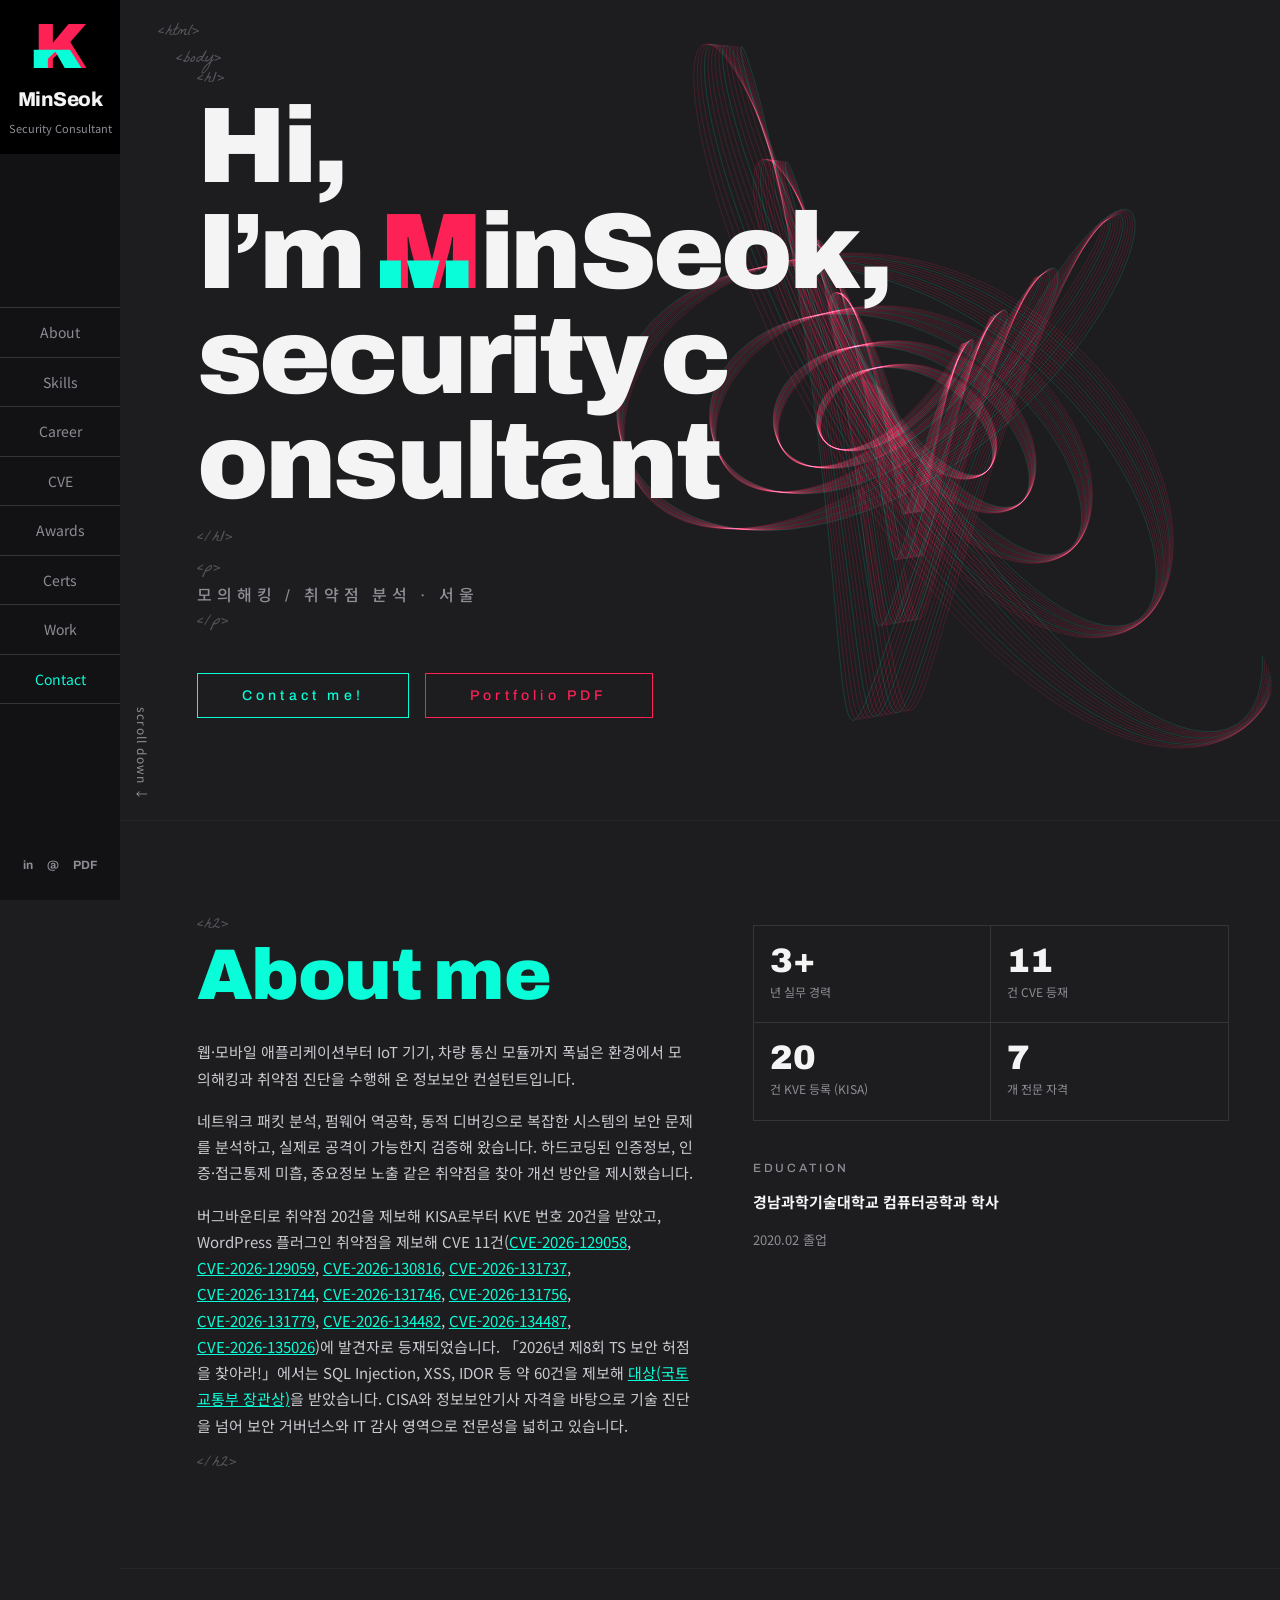
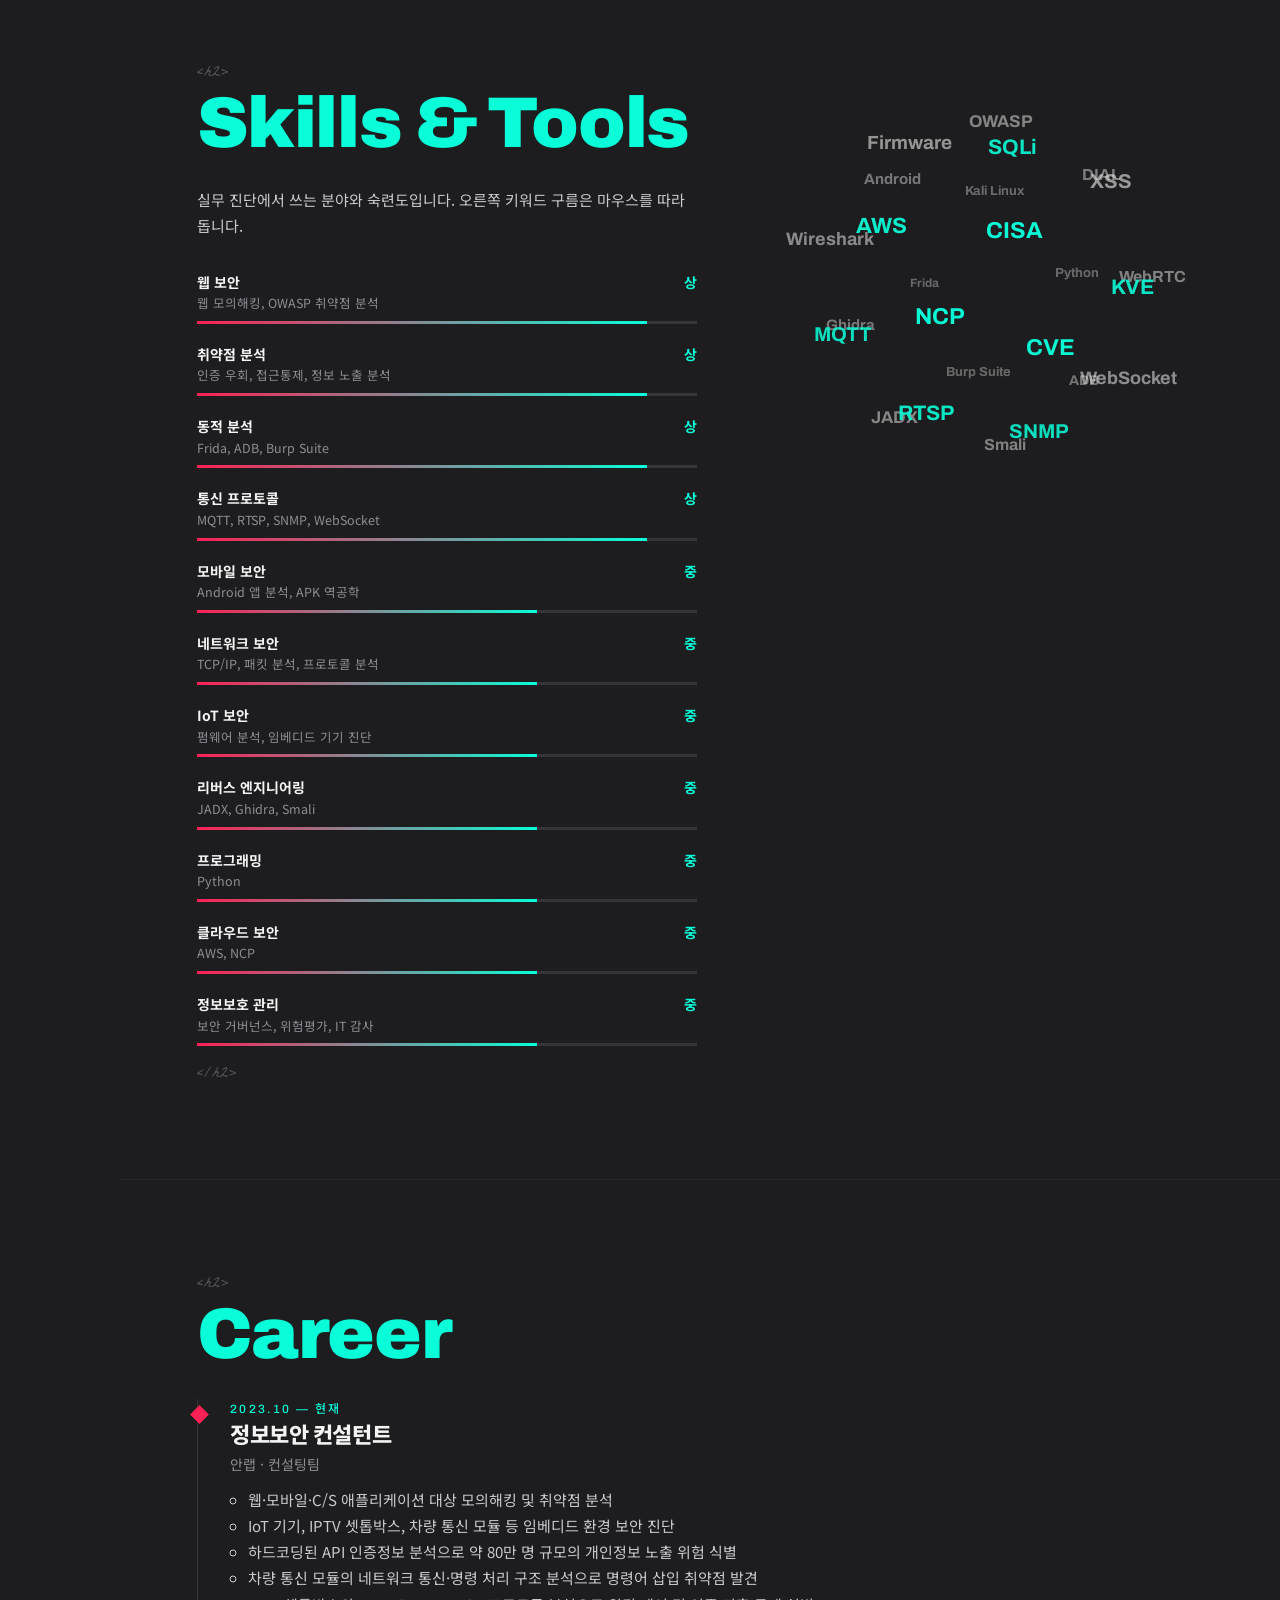
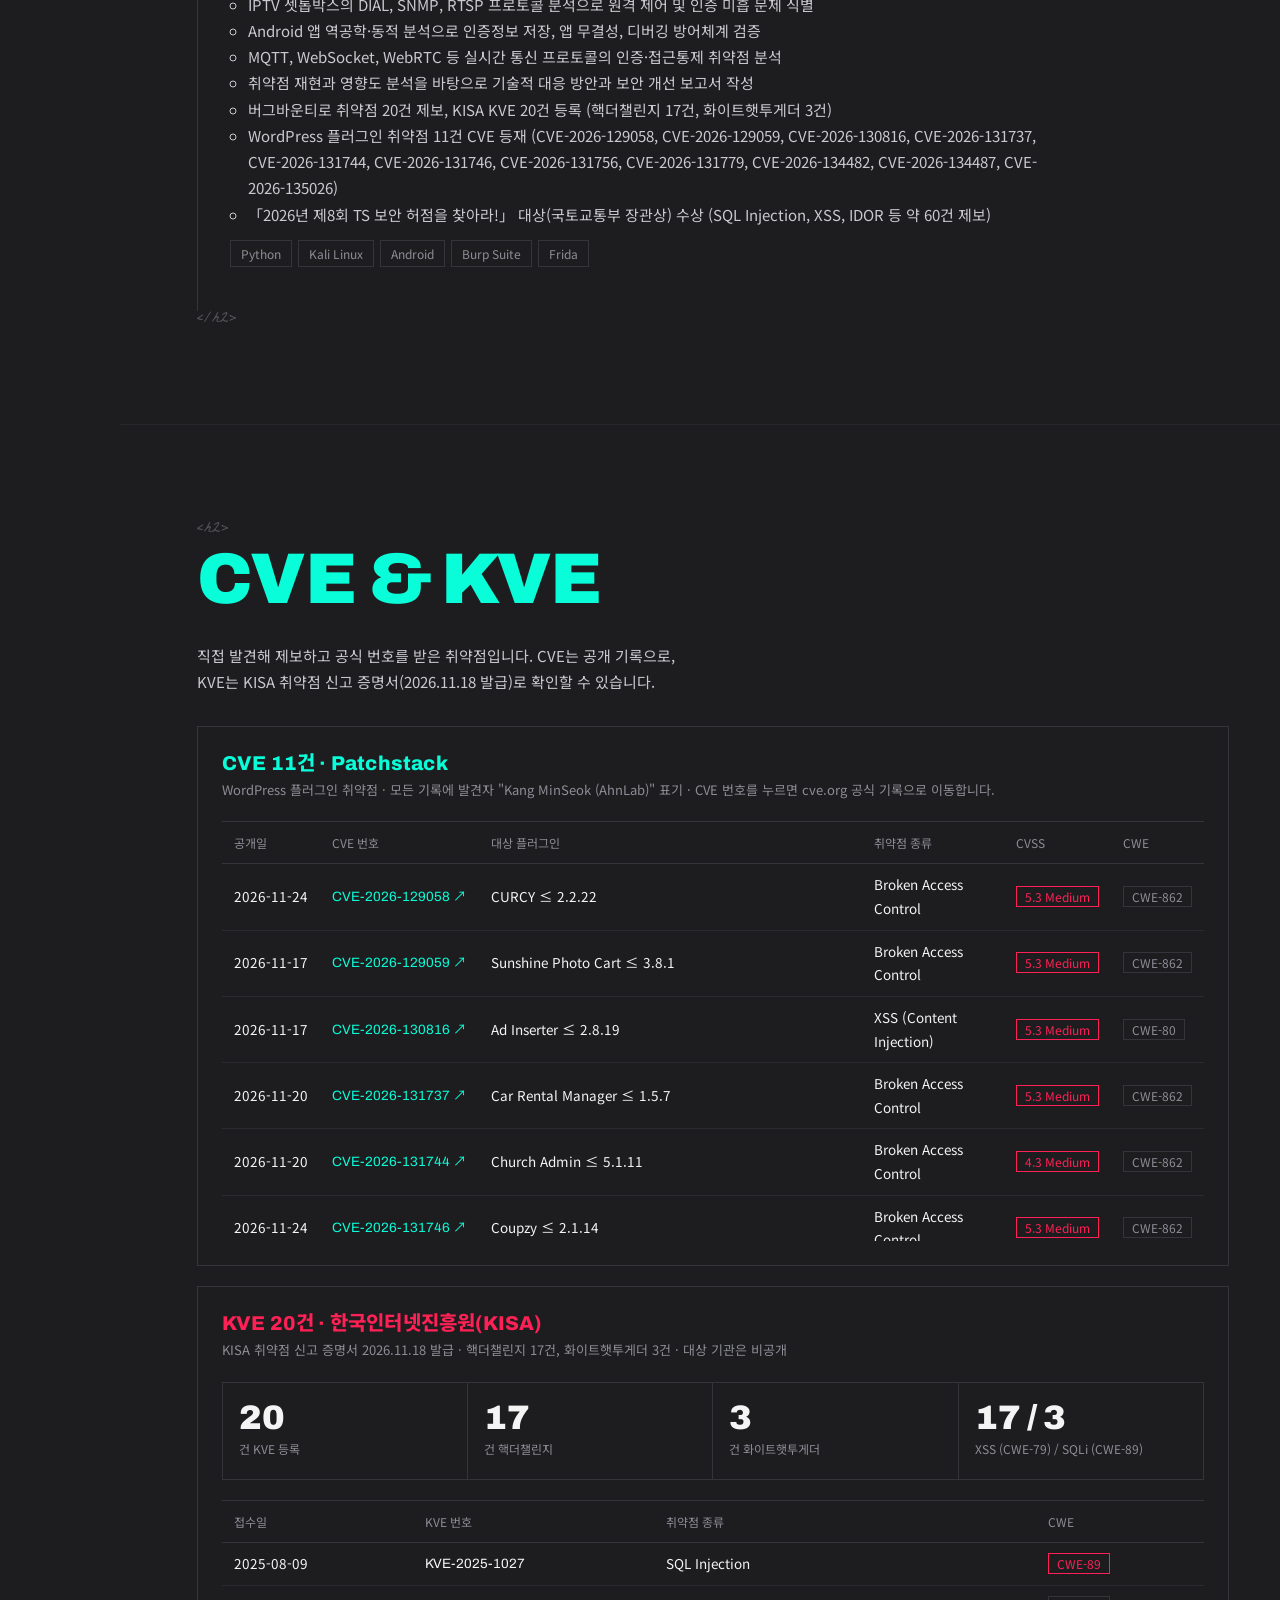
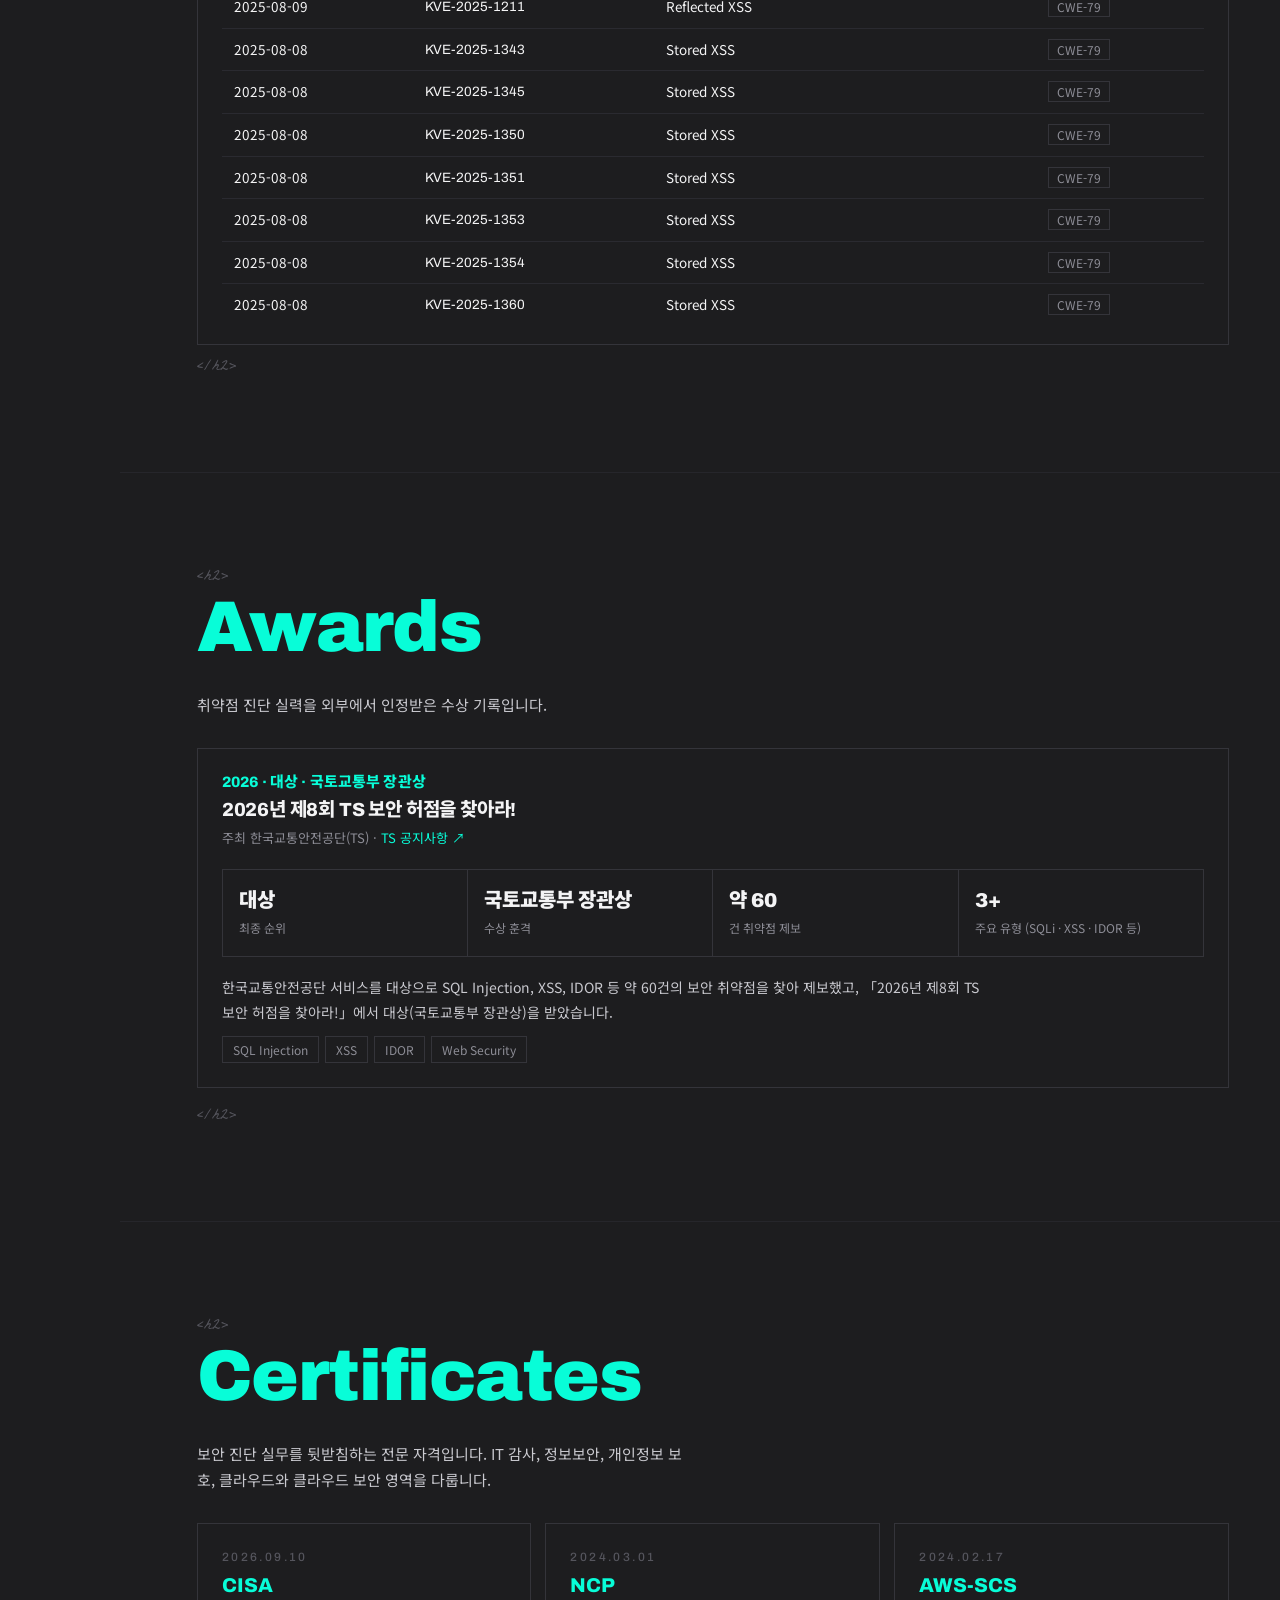
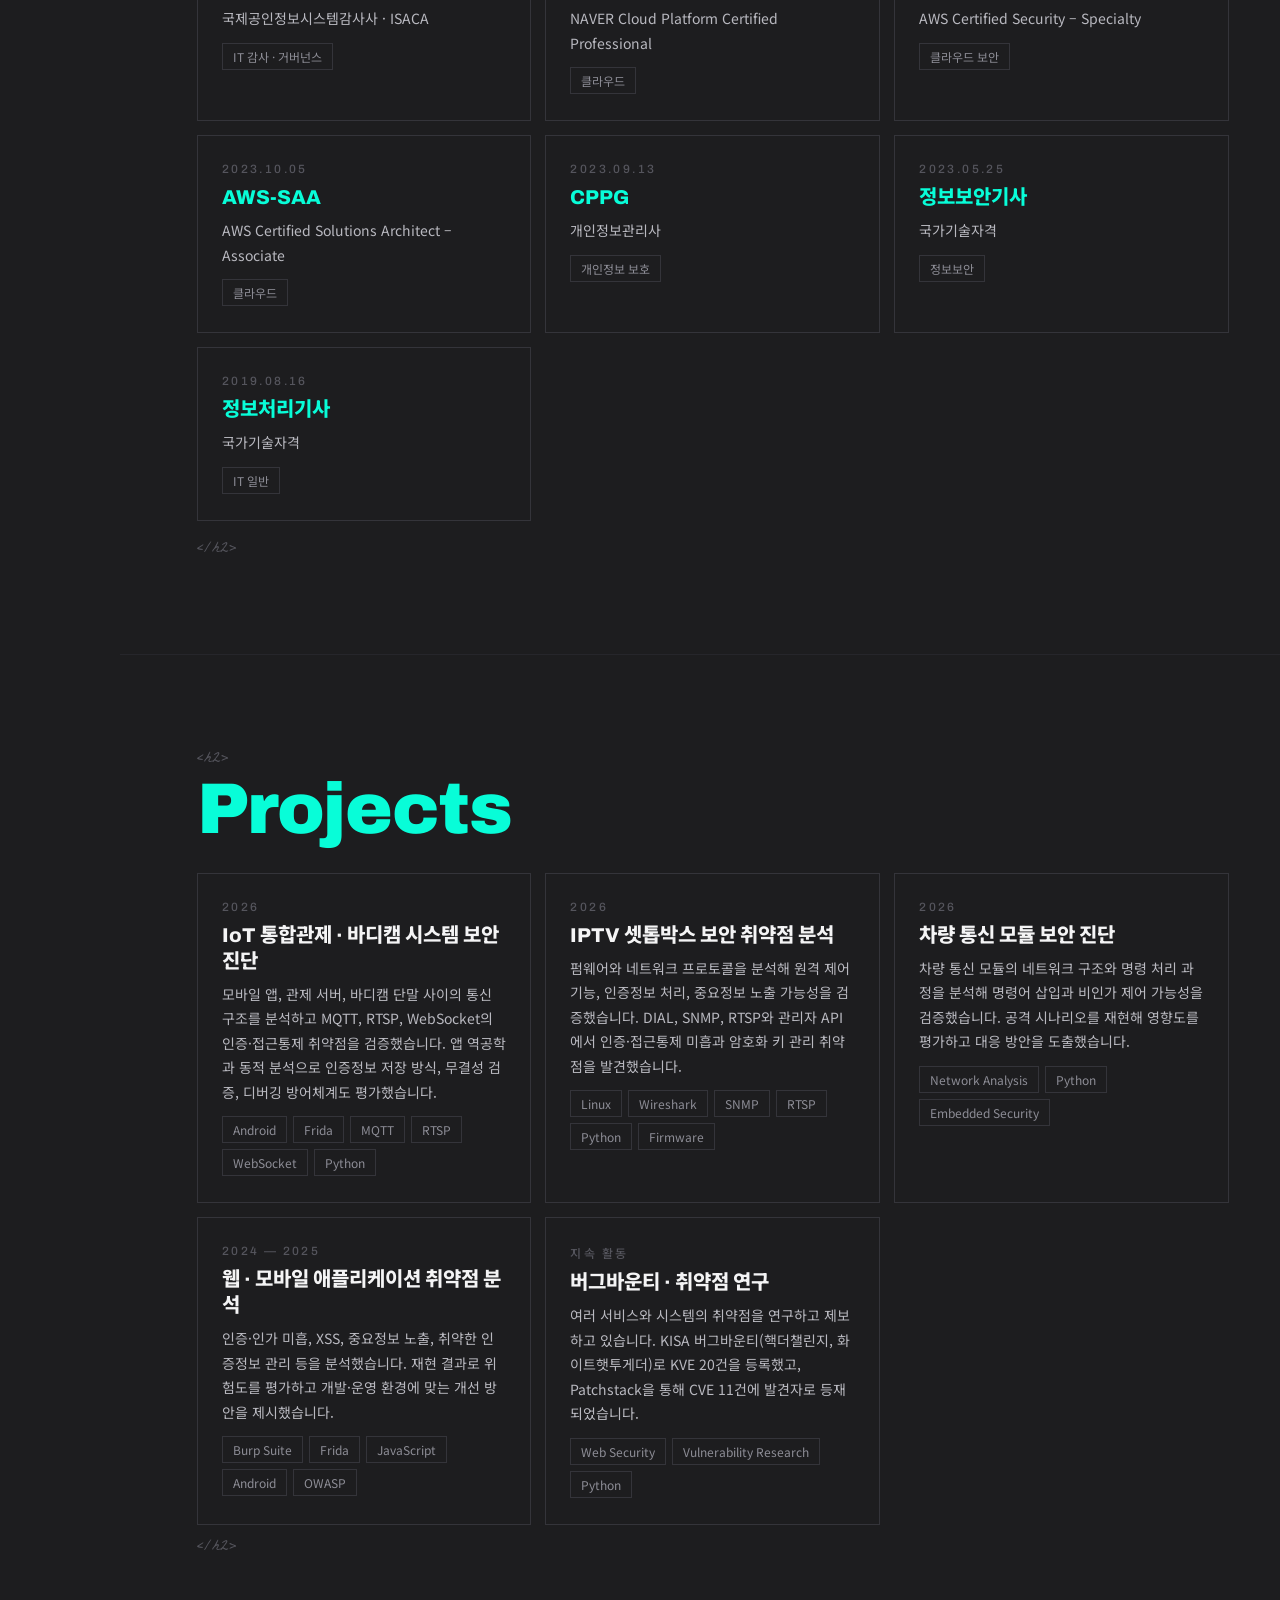
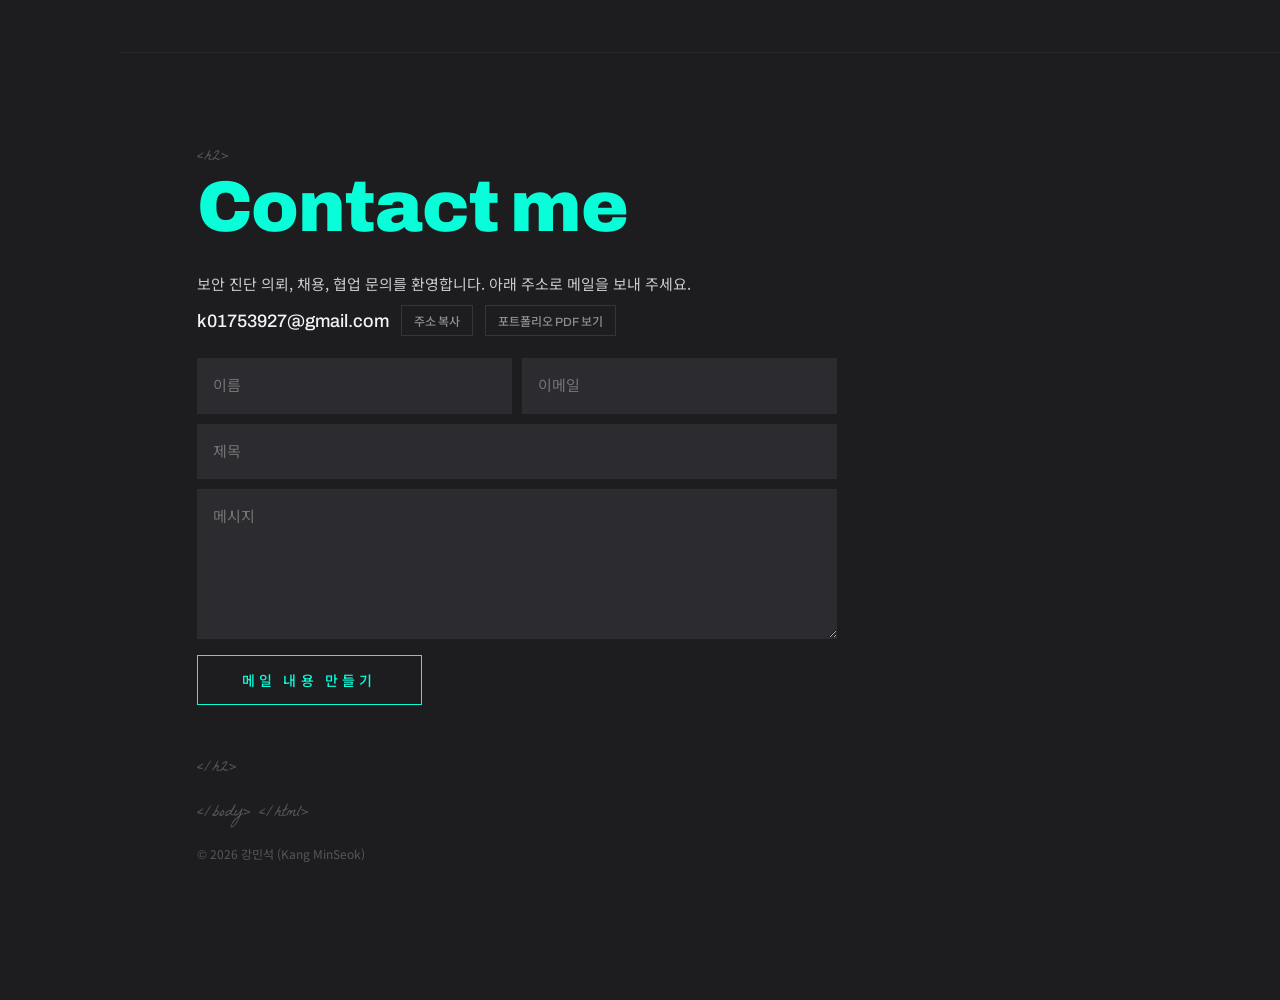
==== commit 0f35317d: "Call TS contest award the grand prize Co-Authored-By: Claude Opus 5.5 <noreply@anthropic.com> Claude" ====
--- a/index.html
+++ b/index.html
@@ -250,7 +250,7 @@
         <div class="lead">
           <p>웹·모바일 애플리케이션부터 IoT 기기, 차량 통신 모듈까지 폭넓은 환경에서 모의해킹과 취약점 진단을 수행해 온 정보보안 컨설턴트입니다.</p>
           <p>네트워크 패킷 분석, 펌웨어 역공학, 동적 디버깅으로 복잡한 시스템의 보안 문제를 분석하고, 실제로 공격이 가능한지 검증해 왔습니다. 하드코딩된 인증정보, 인증·접근통제 미흡, 중요정보 노출 같은 취약점을 찾아 개선 방안을 제시했습니다.</p>
-          <p>버그바운티로 취약점 20건을 제보해 KISA로부터 KVE 번호 20건을 받았고, WordPress 플러그인 취약점을 제보해 CVE 11건(<a href="#cve" style="color:var(--mint);white-space:nowrap">CVE-2026-129058</a>, <a href="#cve" style="color:var(--mint);white-space:nowrap">CVE-2026-129059</a>, <a href="#cve" style="color:var(--mint);white-space:nowrap">CVE-2026-130816</a>, <a href="#cve" style="color:var(--mint);white-space:nowrap">CVE-2026-131737</a>, <a href="#cve" style="color:var(--mint);white-space:nowrap">CVE-2026-131744</a>, <a href="#cve" style="color:var(--mint);white-space:nowrap">CVE-2026-131746</a>, <a href="#cve" style="color:var(--mint);white-space:nowrap">CVE-2026-131756</a>, <a href="#cve" style="color:var(--mint);white-space:nowrap">CVE-2026-131779</a>, <a href="#cve" style="color:var(--mint);white-space:nowrap">CVE-2026-134482</a>, <a href="#cve" style="color:var(--mint);white-space:nowrap">CVE-2026-134487</a>, <a href="#cve" style="color:var(--mint);white-space:nowrap">CVE-2026-135026</a>)에 발견자로 등재되었습니다. 「2026년 제8회 TS 보안 허점을 찾아라!」에서는 SQL Injection, XSS, IDOR 등 약 60건을 제보해 <a href="#awards" style="color:var(--mint)">1등(국토교통부 장관상)</a>을 받았습니다. CISA와 정보보안기사 자격을 바탕으로 기술 진단을 넘어 보안 거버넌스와 IT 감사 영역으로 전문성을 넓히고 있습니다.</p>
+          <p>버그바운티로 취약점 20건을 제보해 KISA로부터 KVE 번호 20건을 받았고, WordPress 플러그인 취약점을 제보해 CVE 11건(<a href="#cve" style="color:var(--mint);white-space:nowrap">CVE-2026-129058</a>, <a href="#cve" style="color:var(--mint);white-space:nowrap">CVE-2026-129059</a>, <a href="#cve" style="color:var(--mint);white-space:nowrap">CVE-2026-130816</a>, <a href="#cve" style="color:var(--mint);white-space:nowrap">CVE-2026-131737</a>, <a href="#cve" style="color:var(--mint);white-space:nowrap">CVE-2026-131744</a>, <a href="#cve" style="color:var(--mint);white-space:nowrap">CVE-2026-131746</a>, <a href="#cve" style="color:var(--mint);white-space:nowrap">CVE-2026-131756</a>, <a href="#cve" style="color:var(--mint);white-space:nowrap">CVE-2026-131779</a>, <a href="#cve" style="color:var(--mint);white-space:nowrap">CVE-2026-134482</a>, <a href="#cve" style="color:var(--mint);white-space:nowrap">CVE-2026-134487</a>, <a href="#cve" style="color:var(--mint);white-space:nowrap">CVE-2026-135026</a>)에 발견자로 등재되었습니다. 「2026년 제8회 TS 보안 허점을 찾아라!」에서는 SQL Injection, XSS, IDOR 등 약 60건을 제보해 <a href="#awards" style="color:var(--mint)">대상(국토교통부 장관상)</a>을 받았습니다. CISA와 정보보안기사 자격을 바탕으로 기술 진단을 넘어 보안 거버넌스와 IT 감사 영역으로 전문성을 넓히고 있습니다.</p>
         </div>
         <span class="tag">&lt;/h2&gt;</span>
       </div>
@@ -346,18 +346,18 @@
       <div class="bb award" style="margin-top:0">
         <div class="bb-head">
           <div>
-            <div class="vid">2026 · 1등 · 국토교통부 장관상</div>
+            <div class="vid">2026 · 대상 · 국토교통부 장관상</div>
             <h3 class="award-t">2026년 제8회 TS 보안 허점을 찾아라!</h3>
             <p class="bb-sub">주최 한국교통안전공단(TS) · <a class="cvelink" href="https://main.kotsa.or.kr/portal/bbs/notice_view.do?bbscCode=notice&amp;cateCode=&amp;bbscSeqn=18462&amp;pageNumb=1&amp;sechCdtn=&amp;sechKywd=&amp;menuCode=05010100" target="_blank" rel="noopener">TS 공지사항 ↗</a></p>
           </div>
         </div>
         <div class="facts bb-facts">
-          <div><b>1등</b><span>최종 순위</span></div>
+          <div><b>대상</b><span>최종 순위</span></div>
           <div><b>국토교통부 장관상</b><span>수상 훈격</span></div>
           <div><b>약 60</b><span>건 취약점 제보</span></div>
           <div><b>3+</b><span>주요 유형 (SQLi · XSS · IDOR 등)</span></div>
         </div>
-        <p class="award-d">한국교통안전공단 서비스를 대상으로 SQL Injection, XSS, IDOR 등 약 60건의 보안 취약점을 찾아 제보했고, 「2026년 제8회 TS 보안 허점을 찾아라!」에서 1등으로 국토교통부 장관상을 받았습니다.</p>
+        <p class="award-d">한국교통안전공단 서비스를 대상으로 SQL Injection, XSS, IDOR 등 약 60건의 보안 취약점을 찾아 제보했고, 「2026년 제8회 TS 보안 허점을 찾아라!」에서 대상(국토교통부 장관상)을 받았습니다.</p>
         <div class="chips"><span>SQL Injection</span><span>XSS</span><span>IDOR</span><span>Web Security</span></div>
       </div>
       <span class="tag" style="margin-top:20px">&lt;/h2&gt;</span>
@@ -437,7 +437,7 @@
    "Android 앱 역공학·동적 분석으로 인증정보 저장, 앱 무결성, 디버깅 방어체계 검증",
    "MQTT, WebSocket, WebRTC 등 실시간 통신 프로토콜의 인증·접근통제 취약점 분석",
    "취약점 재현과 영향도 분석을 바탕으로 기술적 대응 방안과 보안 개선 보고서 작성",
-   "버그바운티로 취약점 20건 제보, KISA KVE 20건 등록 (핵더챌린지 17건, 화이트햇투게더 3건)","WordPress 플러그인 취약점 11건 CVE 등재 (CVE-2026-129058, CVE-2026-129059, CVE-2026-130816, CVE-2026-131737, CVE-2026-131744, CVE-2026-131746, CVE-2026-131756, CVE-2026-131779, CVE-2026-134482, CVE-2026-134487, CVE-2026-135026)","「2026년 제8회 TS 보안 허점을 찾아라!」 1등, 국토교통부 장관상 수상 (SQL Injection, XSS, IDOR 등 약 60건 제보)"],
+   "버그바운티로 취약점 20건 제보, KISA KVE 20건 등록 (핵더챌린지 17건, 화이트햇투게더 3건)","WordPress 플러그인 취약점 11건 CVE 등재 (CVE-2026-129058, CVE-2026-129059, CVE-2026-130816, CVE-2026-131737, CVE-2026-131744, CVE-2026-131746, CVE-2026-131756, CVE-2026-131779, CVE-2026-134482, CVE-2026-134487, CVE-2026-135026)","「2026년 제8회 TS 보안 허점을 찾아라!」 대상(국토교통부 장관상) 수상 (SQL Injection, XSS, IDOR 등 약 60건 제보)"],
   tags:["Python","Kali Linux","Android","Burp Suite","Frida"]}
 ];
 const VULNS=[
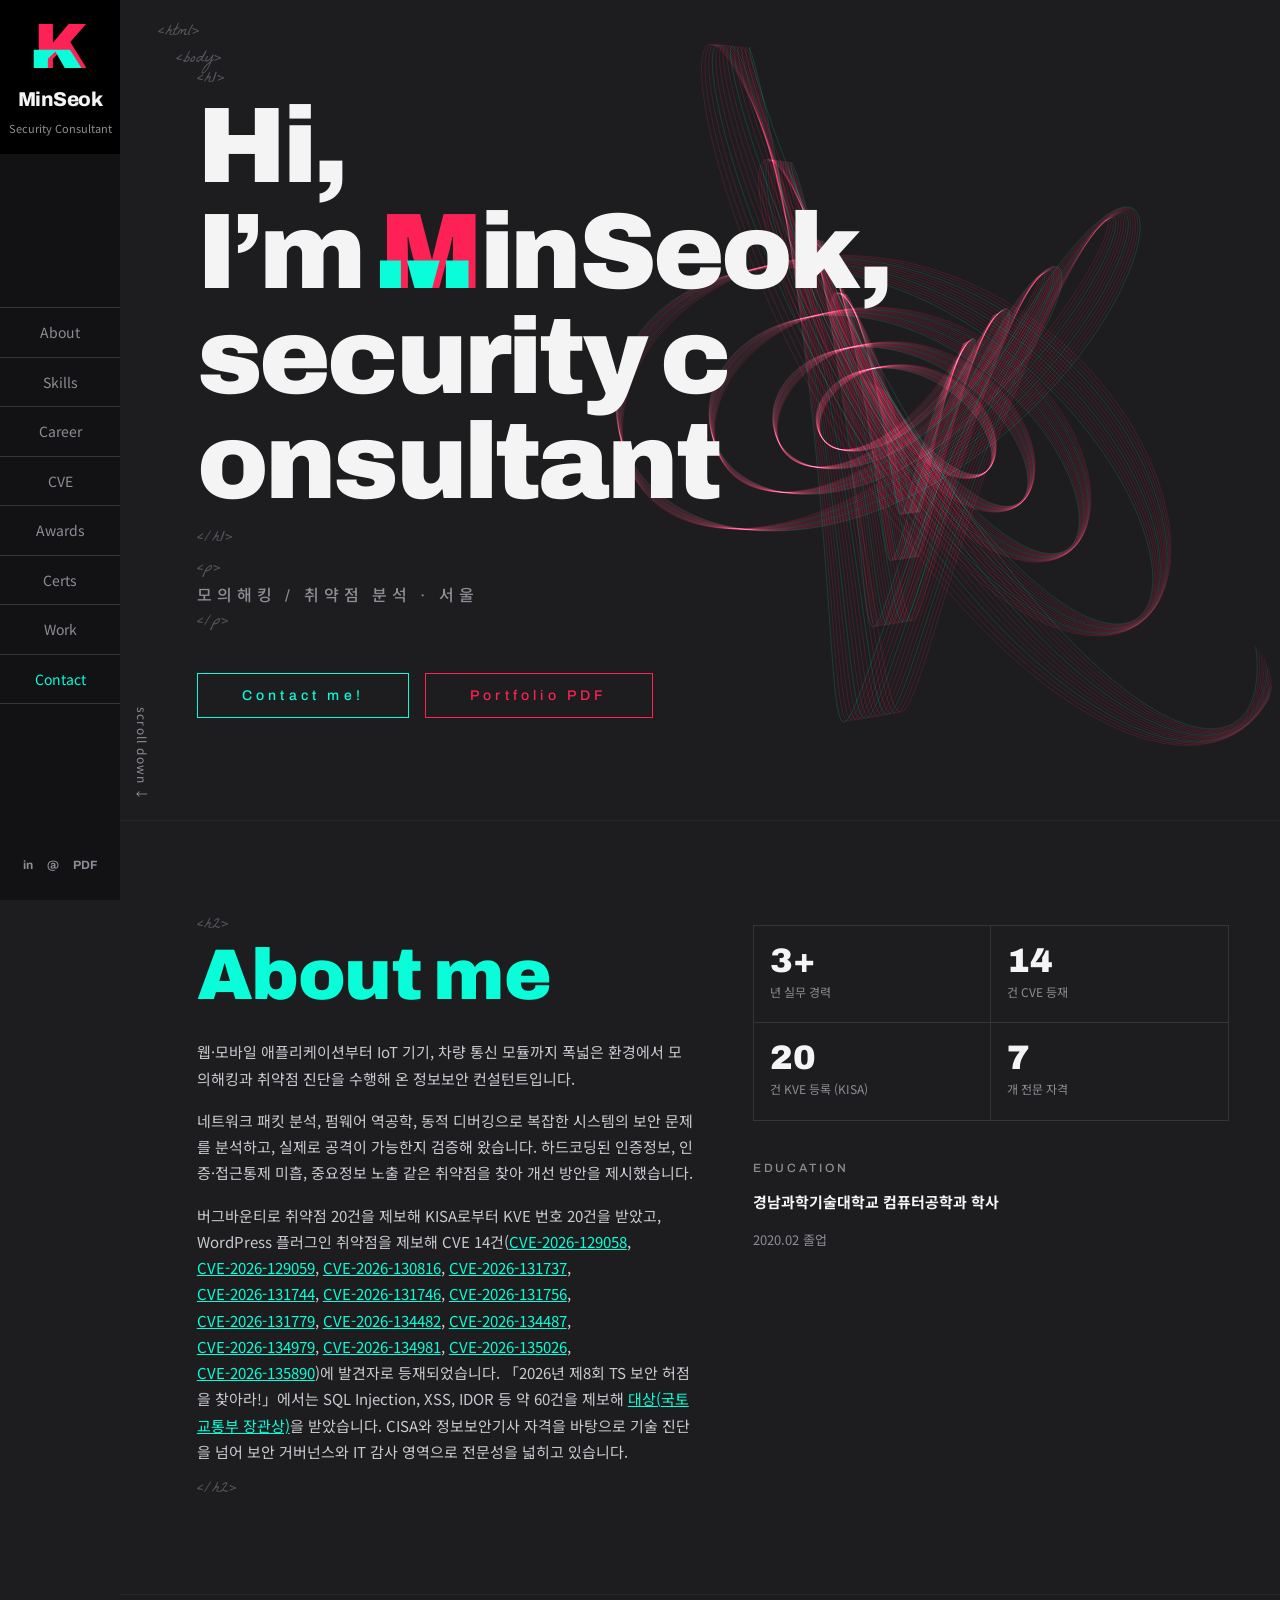
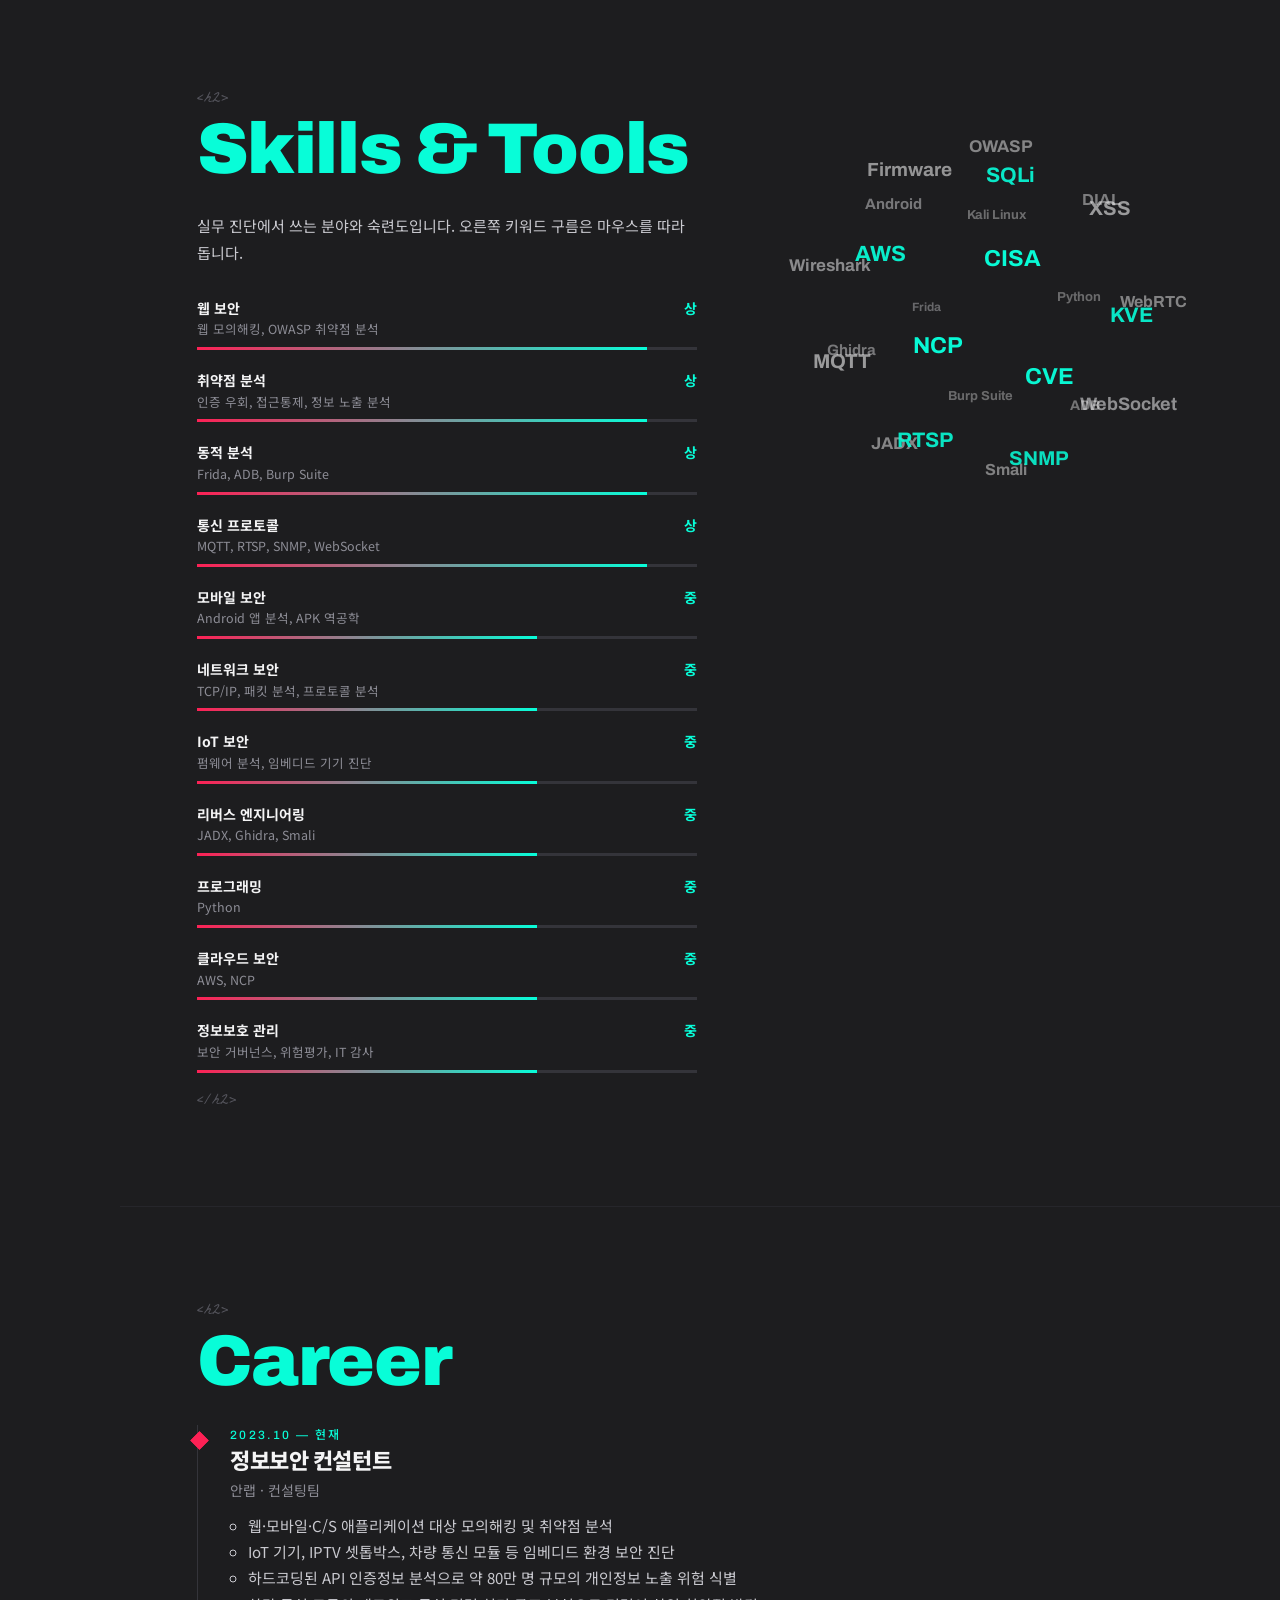
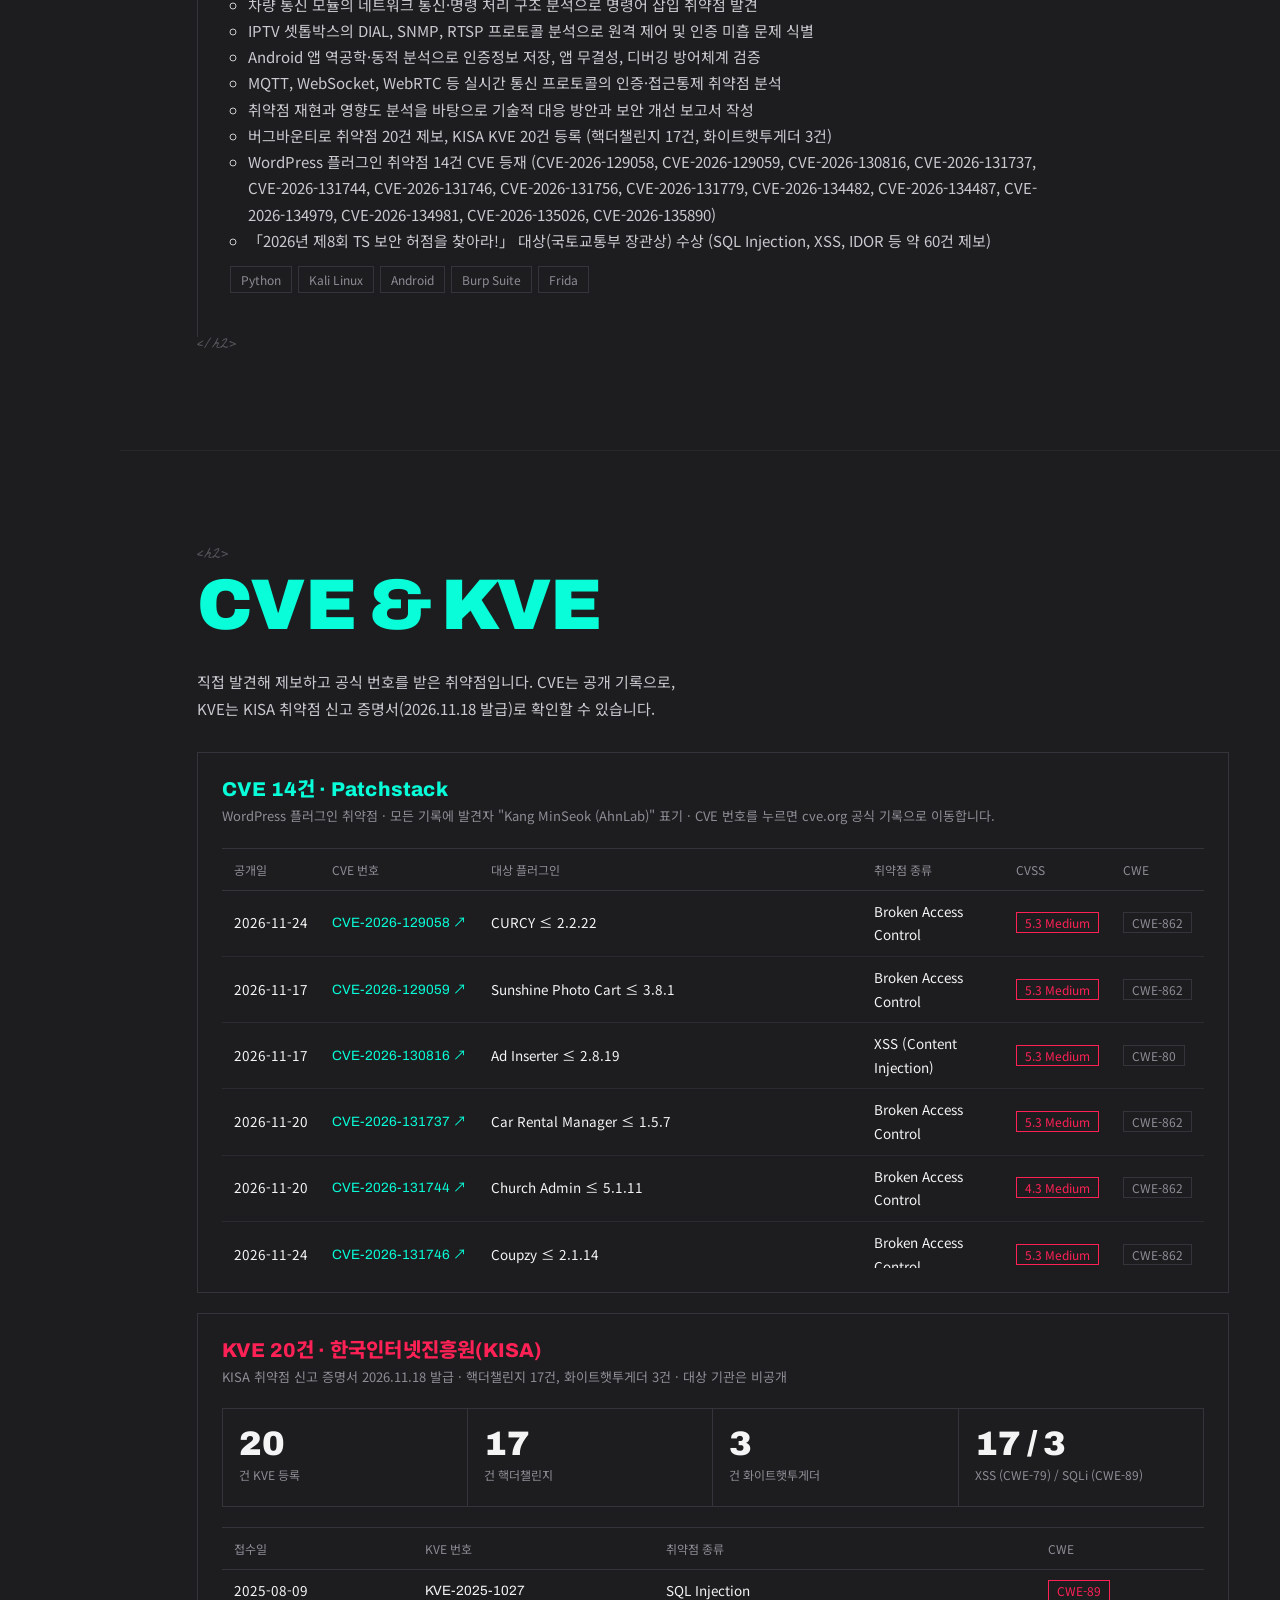
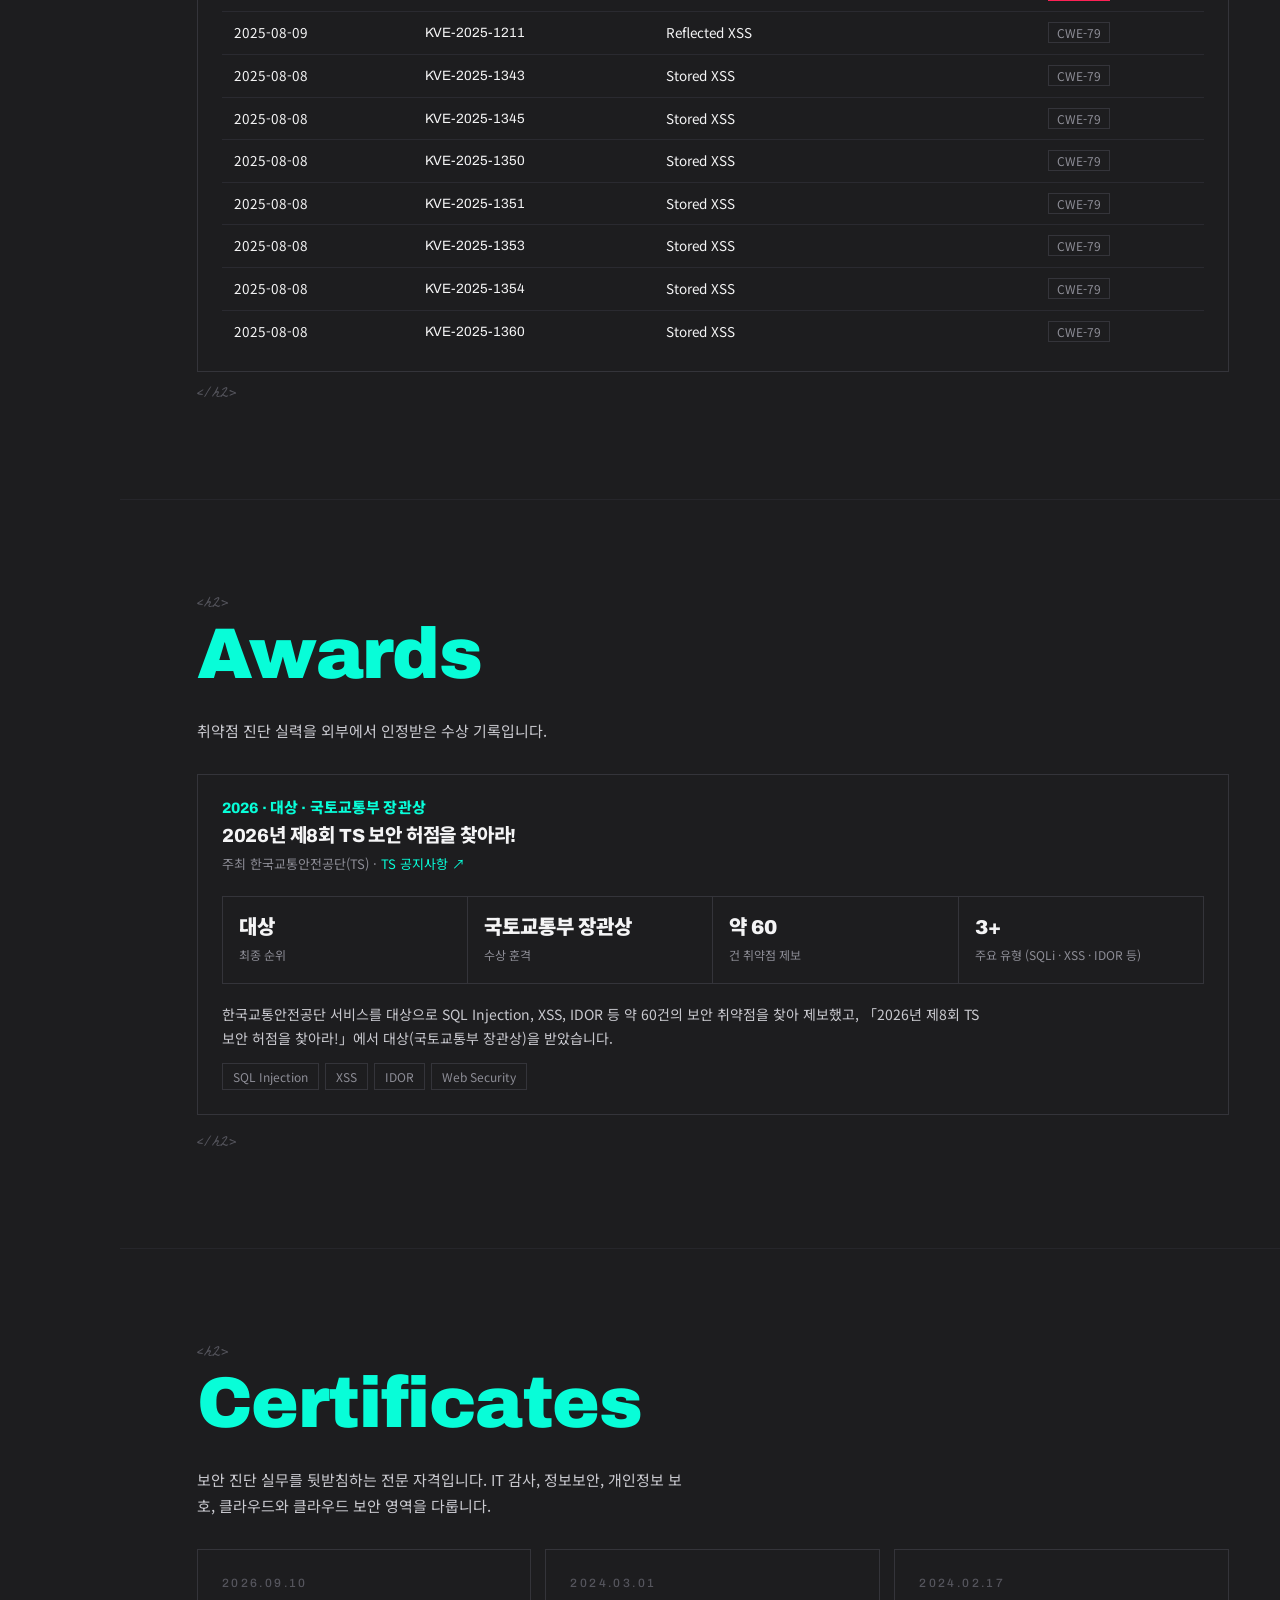
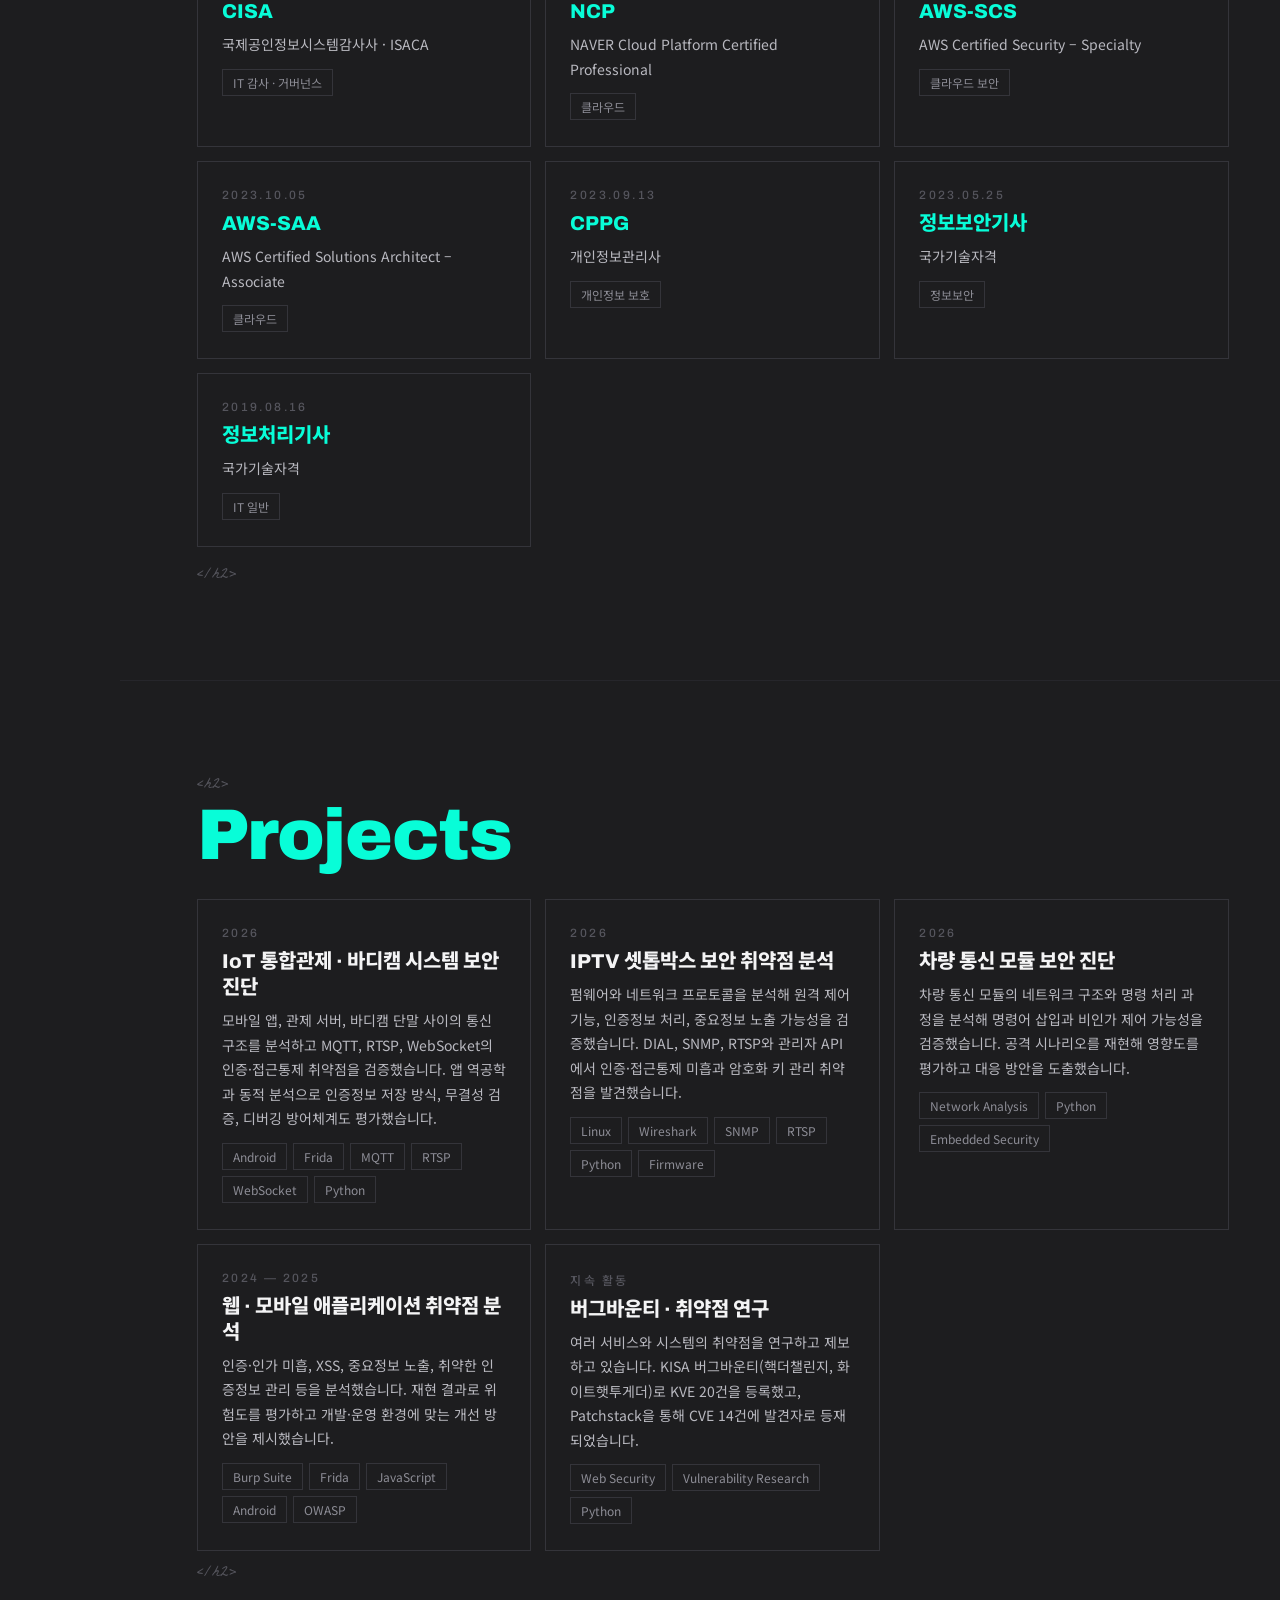
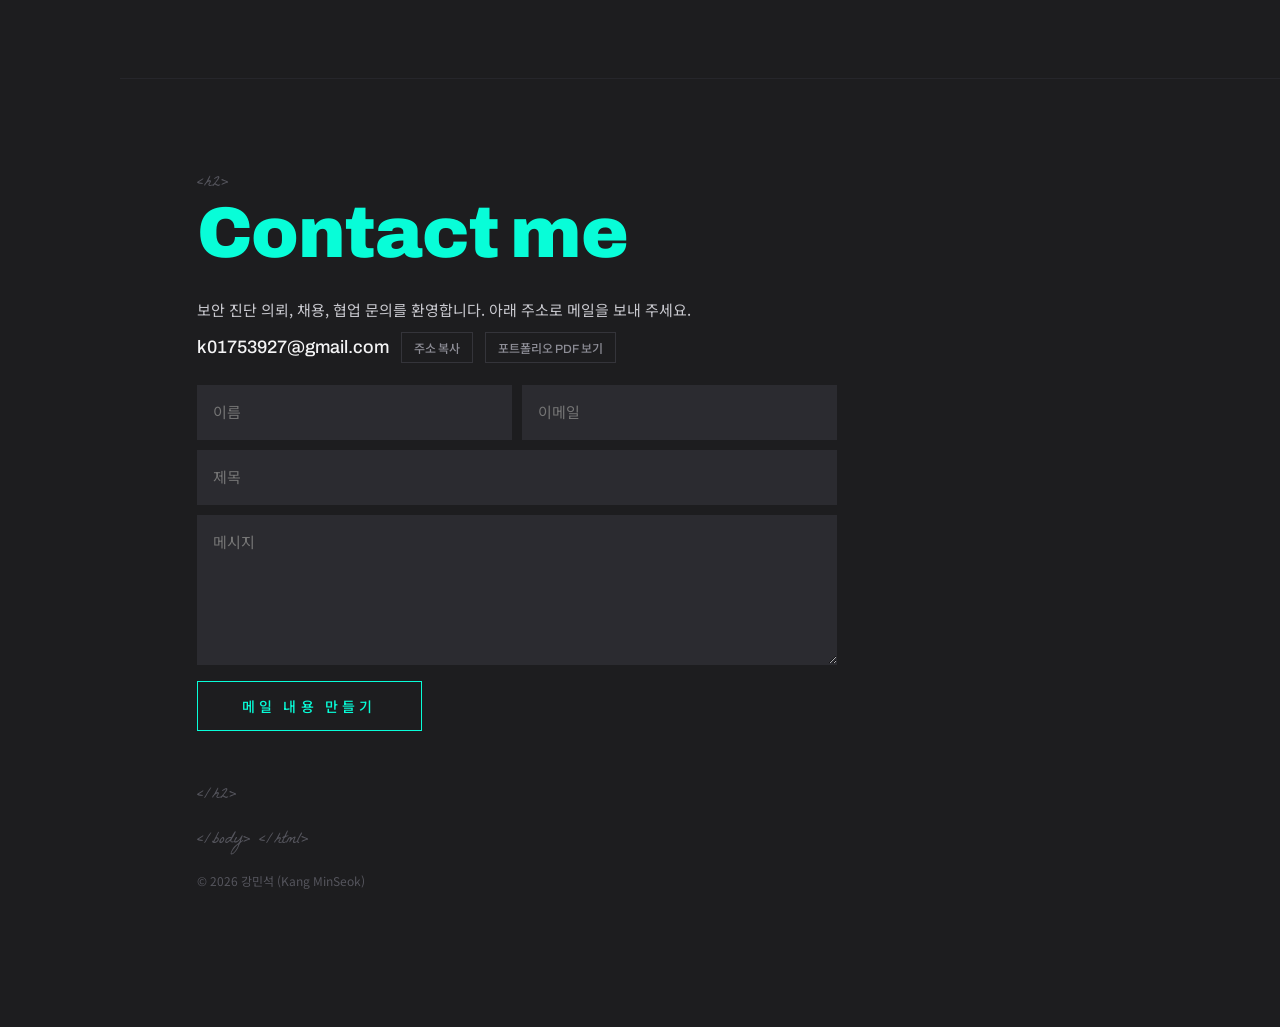
==== commit 274e43d5: "Add CVE-2026-134979, CVE-2026-134981 and CVE-2026-135890 Co-Authored-By: Claude Opus 5.5 <noreply@an" ====
--- a/index.html
+++ b/index.html
@@ -250,14 +250,14 @@
         <div class="lead">
           <p>웹·모바일 애플리케이션부터 IoT 기기, 차량 통신 모듈까지 폭넓은 환경에서 모의해킹과 취약점 진단을 수행해 온 정보보안 컨설턴트입니다.</p>
           <p>네트워크 패킷 분석, 펌웨어 역공학, 동적 디버깅으로 복잡한 시스템의 보안 문제를 분석하고, 실제로 공격이 가능한지 검증해 왔습니다. 하드코딩된 인증정보, 인증·접근통제 미흡, 중요정보 노출 같은 취약점을 찾아 개선 방안을 제시했습니다.</p>
-          <p>버그바운티로 취약점 20건을 제보해 KISA로부터 KVE 번호 20건을 받았고, WordPress 플러그인 취약점을 제보해 CVE 11건(<a href="#cve" style="color:var(--mint);white-space:nowrap">CVE-2026-129058</a>, <a href="#cve" style="color:var(--mint);white-space:nowrap">CVE-2026-129059</a>, <a href="#cve" style="color:var(--mint);white-space:nowrap">CVE-2026-130816</a>, <a href="#cve" style="color:var(--mint);white-space:nowrap">CVE-2026-131737</a>, <a href="#cve" style="color:var(--mint);white-space:nowrap">CVE-2026-131744</a>, <a href="#cve" style="color:var(--mint);white-space:nowrap">CVE-2026-131746</a>, <a href="#cve" style="color:var(--mint);white-space:nowrap">CVE-2026-131756</a>, <a href="#cve" style="color:var(--mint);white-space:nowrap">CVE-2026-131779</a>, <a href="#cve" style="color:var(--mint);white-space:nowrap">CVE-2026-134482</a>, <a href="#cve" style="color:var(--mint);white-space:nowrap">CVE-2026-134487</a>, <a href="#cve" style="color:var(--mint);white-space:nowrap">CVE-2026-135026</a>)에 발견자로 등재되었습니다. 「2026년 제8회 TS 보안 허점을 찾아라!」에서는 SQL Injection, XSS, IDOR 등 약 60건을 제보해 <a href="#awards" style="color:var(--mint)">대상(국토교통부 장관상)</a>을 받았습니다. CISA와 정보보안기사 자격을 바탕으로 기술 진단을 넘어 보안 거버넌스와 IT 감사 영역으로 전문성을 넓히고 있습니다.</p>
+          <p>버그바운티로 취약점 20건을 제보해 KISA로부터 KVE 번호 20건을 받았고, WordPress 플러그인 취약점을 제보해 CVE 14건(<a href="#cve" style="color:var(--mint);white-space:nowrap">CVE-2026-129058</a>, <a href="#cve" style="color:var(--mint);white-space:nowrap">CVE-2026-129059</a>, <a href="#cve" style="color:var(--mint);white-space:nowrap">CVE-2026-130816</a>, <a href="#cve" style="color:var(--mint);white-space:nowrap">CVE-2026-131737</a>, <a href="#cve" style="color:var(--mint);white-space:nowrap">CVE-2026-131744</a>, <a href="#cve" style="color:var(--mint);white-space:nowrap">CVE-2026-131746</a>, <a href="#cve" style="color:var(--mint);white-space:nowrap">CVE-2026-131756</a>, <a href="#cve" style="color:var(--mint);white-space:nowrap">CVE-2026-131779</a>, <a href="#cve" style="color:var(--mint);white-space:nowrap">CVE-2026-134482</a>, <a href="#cve" style="color:var(--mint);white-space:nowrap">CVE-2026-134487</a>, <a href="#cve" style="color:var(--mint);white-space:nowrap">CVE-2026-134979</a>, <a href="#cve" style="color:var(--mint);white-space:nowrap">CVE-2026-134981</a>, <a href="#cve" style="color:var(--mint);white-space:nowrap">CVE-2026-135026</a>, <a href="#cve" style="color:var(--mint);white-space:nowrap">CVE-2026-135890</a>)에 발견자로 등재되었습니다. 「2026년 제8회 TS 보안 허점을 찾아라!」에서는 SQL Injection, XSS, IDOR 등 약 60건을 제보해 <a href="#awards" style="color:var(--mint)">대상(국토교통부 장관상)</a>을 받았습니다. CISA와 정보보안기사 자격을 바탕으로 기술 진단을 넘어 보안 거버넌스와 IT 감사 영역으로 전문성을 넓히고 있습니다.</p>
         </div>
         <span class="tag">&lt;/h2&gt;</span>
       </div>
       <div>
         <div class="facts about-facts" style="margin-top:8px">
           <div><b>3+</b><span>년 실무 경력</span></div>
-          <div><b>11</b><span>건 CVE 등재</span></div>
+          <div><b>14</b><span>건 CVE 등재</span></div>
           <div><b>20</b><span>건 KVE 등록 (KISA)</span></div>
           <div><b>7</b><span>개 전문 자격</span></div>
         </div>
@@ -306,7 +306,7 @@
       <div class="bb" style="margin-top:0">
         <div class="bb-head">
           <div>
-            <div class="vid">CVE 11건 · Patchstack</div>
+            <div class="vid">CVE 14건 · Patchstack</div>
             <p class="bb-sub">WordPress 플러그인 취약점 · 모든 기록에 발견자 "Kang MinSeok (AhnLab)" 표기 · CVE 번호를 누르면 cve.org 공식 기록으로 이동합니다.</p>
           </div>
         </div>
@@ -437,7 +437,7 @@
    "Android 앱 역공학·동적 분석으로 인증정보 저장, 앱 무결성, 디버깅 방어체계 검증",
    "MQTT, WebSocket, WebRTC 등 실시간 통신 프로토콜의 인증·접근통제 취약점 분석",
    "취약점 재현과 영향도 분석을 바탕으로 기술적 대응 방안과 보안 개선 보고서 작성",
-   "버그바운티로 취약점 20건 제보, KISA KVE 20건 등록 (핵더챌린지 17건, 화이트햇투게더 3건)","WordPress 플러그인 취약점 11건 CVE 등재 (CVE-2026-129058, CVE-2026-129059, CVE-2026-130816, CVE-2026-131737, CVE-2026-131744, CVE-2026-131746, CVE-2026-131756, CVE-2026-131779, CVE-2026-134482, CVE-2026-134487, CVE-2026-135026)","「2026년 제8회 TS 보안 허점을 찾아라!」 대상(국토교통부 장관상) 수상 (SQL Injection, XSS, IDOR 등 약 60건 제보)"],
+   "버그바운티로 취약점 20건 제보, KISA KVE 20건 등록 (핵더챌린지 17건, 화이트햇투게더 3건)","WordPress 플러그인 취약점 14건 CVE 등재 (CVE-2026-129058, CVE-2026-129059, CVE-2026-130816, CVE-2026-131737, CVE-2026-131744, CVE-2026-131746, CVE-2026-131756, CVE-2026-131779, CVE-2026-134482, CVE-2026-134487, CVE-2026-134979, CVE-2026-134981, CVE-2026-135026, CVE-2026-135890)","「2026년 제8회 TS 보안 허점을 찾아라!」 대상(국토교통부 장관상) 수상 (SQL Injection, XSS, IDOR 등 약 60건 제보)"],
   tags:["Python","Kali Linux","Android","Burp Suite","Frida"]}
 ];
 const VULNS=[
@@ -451,7 +451,10 @@
  ["2026-11-24","CVE-2026-131779","Flexible Quantity – Measurement Price Calculator for WooCommerce ≤ 2.4.0","Broken Access Control","5.3",862],
  ["2026-11-24","CVE-2026-134482","Thank You Page Customizer for WooCommerce ≤ 1.2.5","Broken Access Control","5.3",862],
  ["2026-11-24","CVE-2026-134487","Radius Booking — Booking Calendar for Appointments & Services ≤ 1.0.22","Broken Access Control","6.5",862],
- ["2026-11-24","CVE-2026-135026","Tourfic ≤ 3.0.2","Broken Access Control","5.3",862]
+ ["2026-11-25","CVE-2026-134979","Prime Slider – Addons For Elementor ≤ 5.1.4","Broken Access Control","4.3",862],
+ ["2026-11-25","CVE-2026-134981","Passster ≤ 4.3.25","Broken Access Control","5.3",862],
+ ["2026-11-24","CVE-2026-135026","Tourfic ≤ 3.0.2","Broken Access Control","5.3",862],
+ ["2026-11-25","CVE-2026-135890","Qi Blocks ≤ 1.5.4","Broken Access Control","4.3",862]
 ];
 const BOUNTY=[
  ["2025-08-09","KVE-2025-1027","SQL Injection",89],
@@ -489,7 +492,7 @@
  {yr:"2026",t:"IPTV 셋톱박스 보안 취약점 분석",d:"펌웨어와 네트워크 프로토콜을 분석해 원격 제어 기능, 인증정보 처리, 중요정보 노출 가능성을 검증했습니다. DIAL, SNMP, RTSP와 관리자 API에서 인증·접근통제 미흡과 암호화 키 관리 취약점을 발견했습니다.",tags:["Linux","Wireshark","SNMP","RTSP","Python","Firmware"]},
  {yr:"2026",t:"차량 통신 모듈 보안 진단",d:"차량 통신 모듈의 네트워크 구조와 명령 처리 과정을 분석해 명령어 삽입과 비인가 제어 가능성을 검증했습니다. 공격 시나리오를 재현해 영향도를 평가하고 대응 방안을 도출했습니다.",tags:["Network Analysis","Python","Embedded Security"]},
  {yr:"2024 — 2025",t:"웹 · 모바일 애플리케이션 취약점 분석",d:"인증·인가 미흡, XSS, 중요정보 노출, 취약한 인증정보 관리 등을 분석했습니다. 재현 결과로 위험도를 평가하고 개발·운영 환경에 맞는 개선 방안을 제시했습니다.",tags:["Burp Suite","Frida","JavaScript","Android","OWASP"]},
- {yr:"지속 활동",t:"버그바운티 · 취약점 연구",d:"여러 서비스와 시스템의 취약점을 연구하고 제보하고 있습니다. KISA 버그바운티(핵더챌린지, 화이트햇투게더)로 KVE 20건을 등록했고, Patchstack을 통해 CVE 11건에 발견자로 등재되었습니다.",tags:["Web Security","Vulnerability Research","Python"]}
+ {yr:"지속 활동",t:"버그바운티 · 취약점 연구",d:"여러 서비스와 시스템의 취약점을 연구하고 제보하고 있습니다. KISA 버그바운티(핵더챌린지, 화이트햇투게더)로 KVE 20건을 등록했고, Patchstack을 통해 CVE 14건에 발견자로 등재되었습니다.",tags:["Web Security","Vulnerability Research","Python"]}
 ];
 
 /* ===== render ===== */
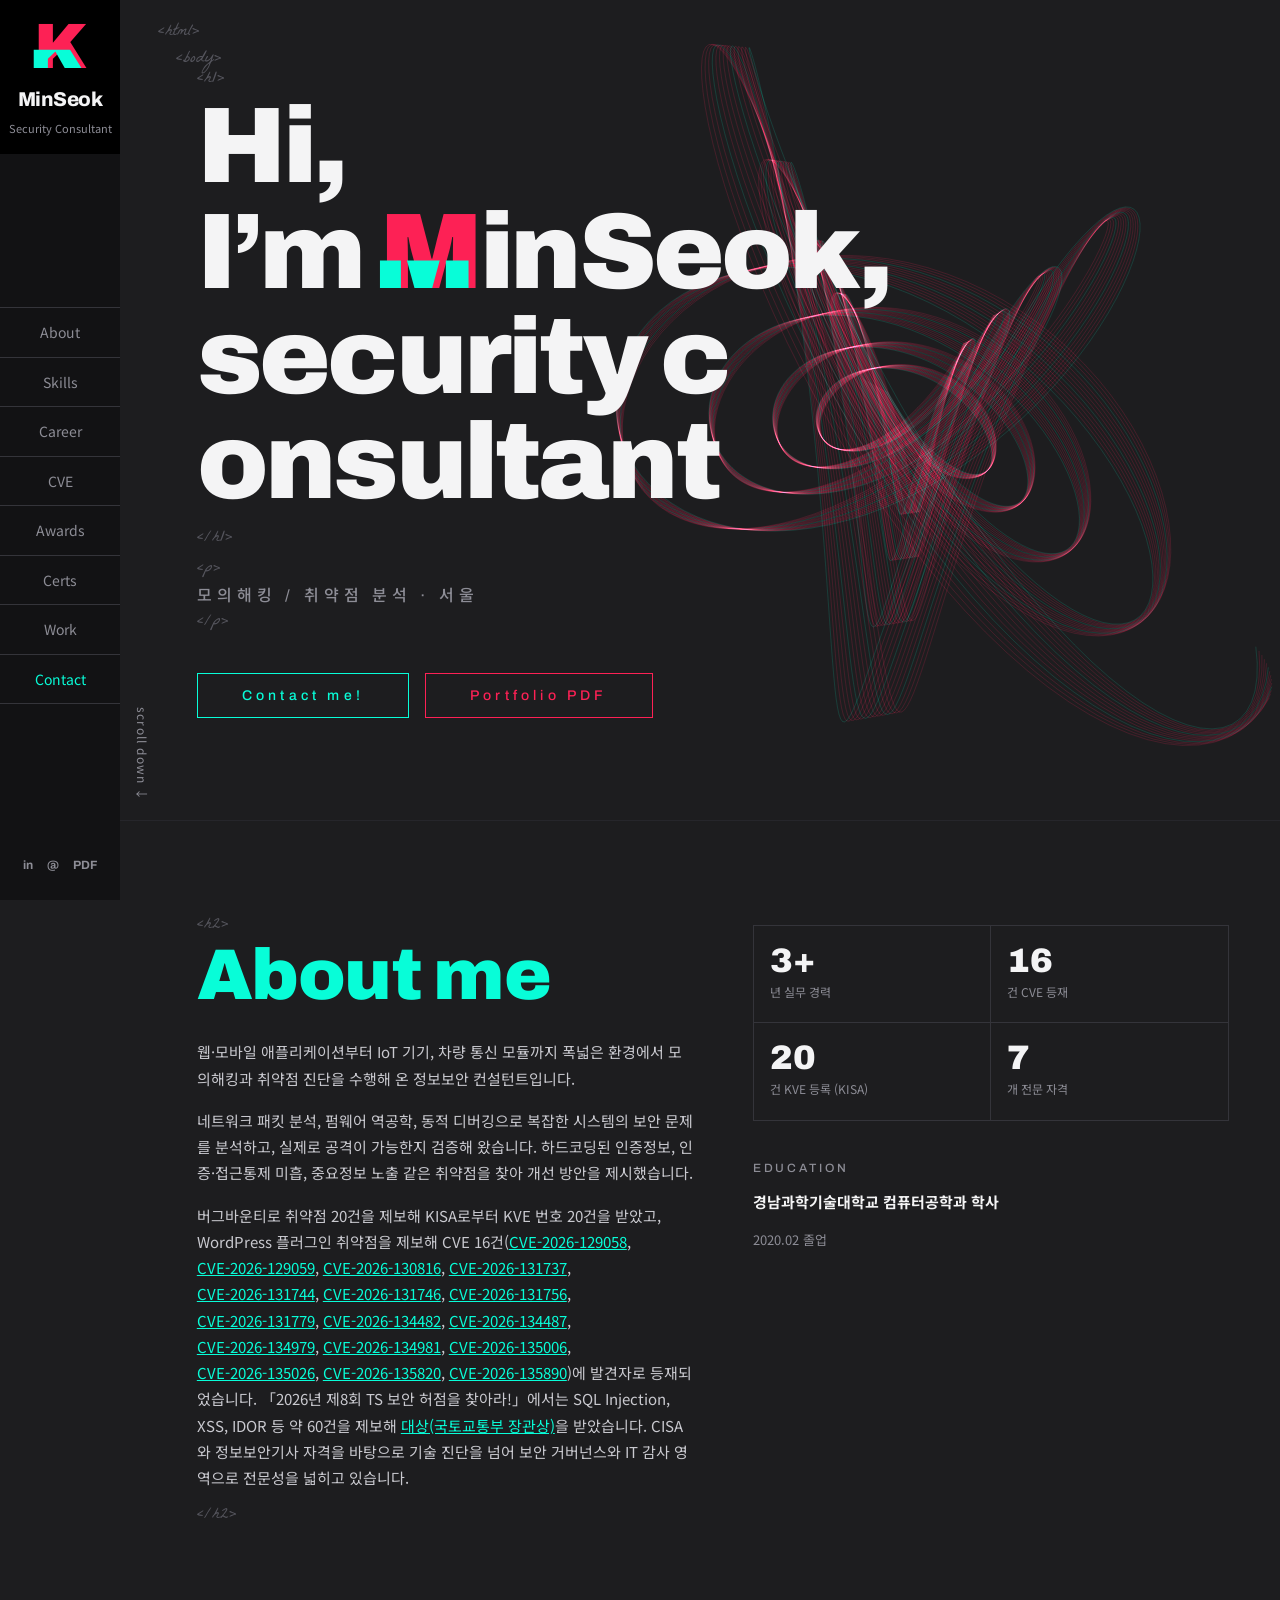
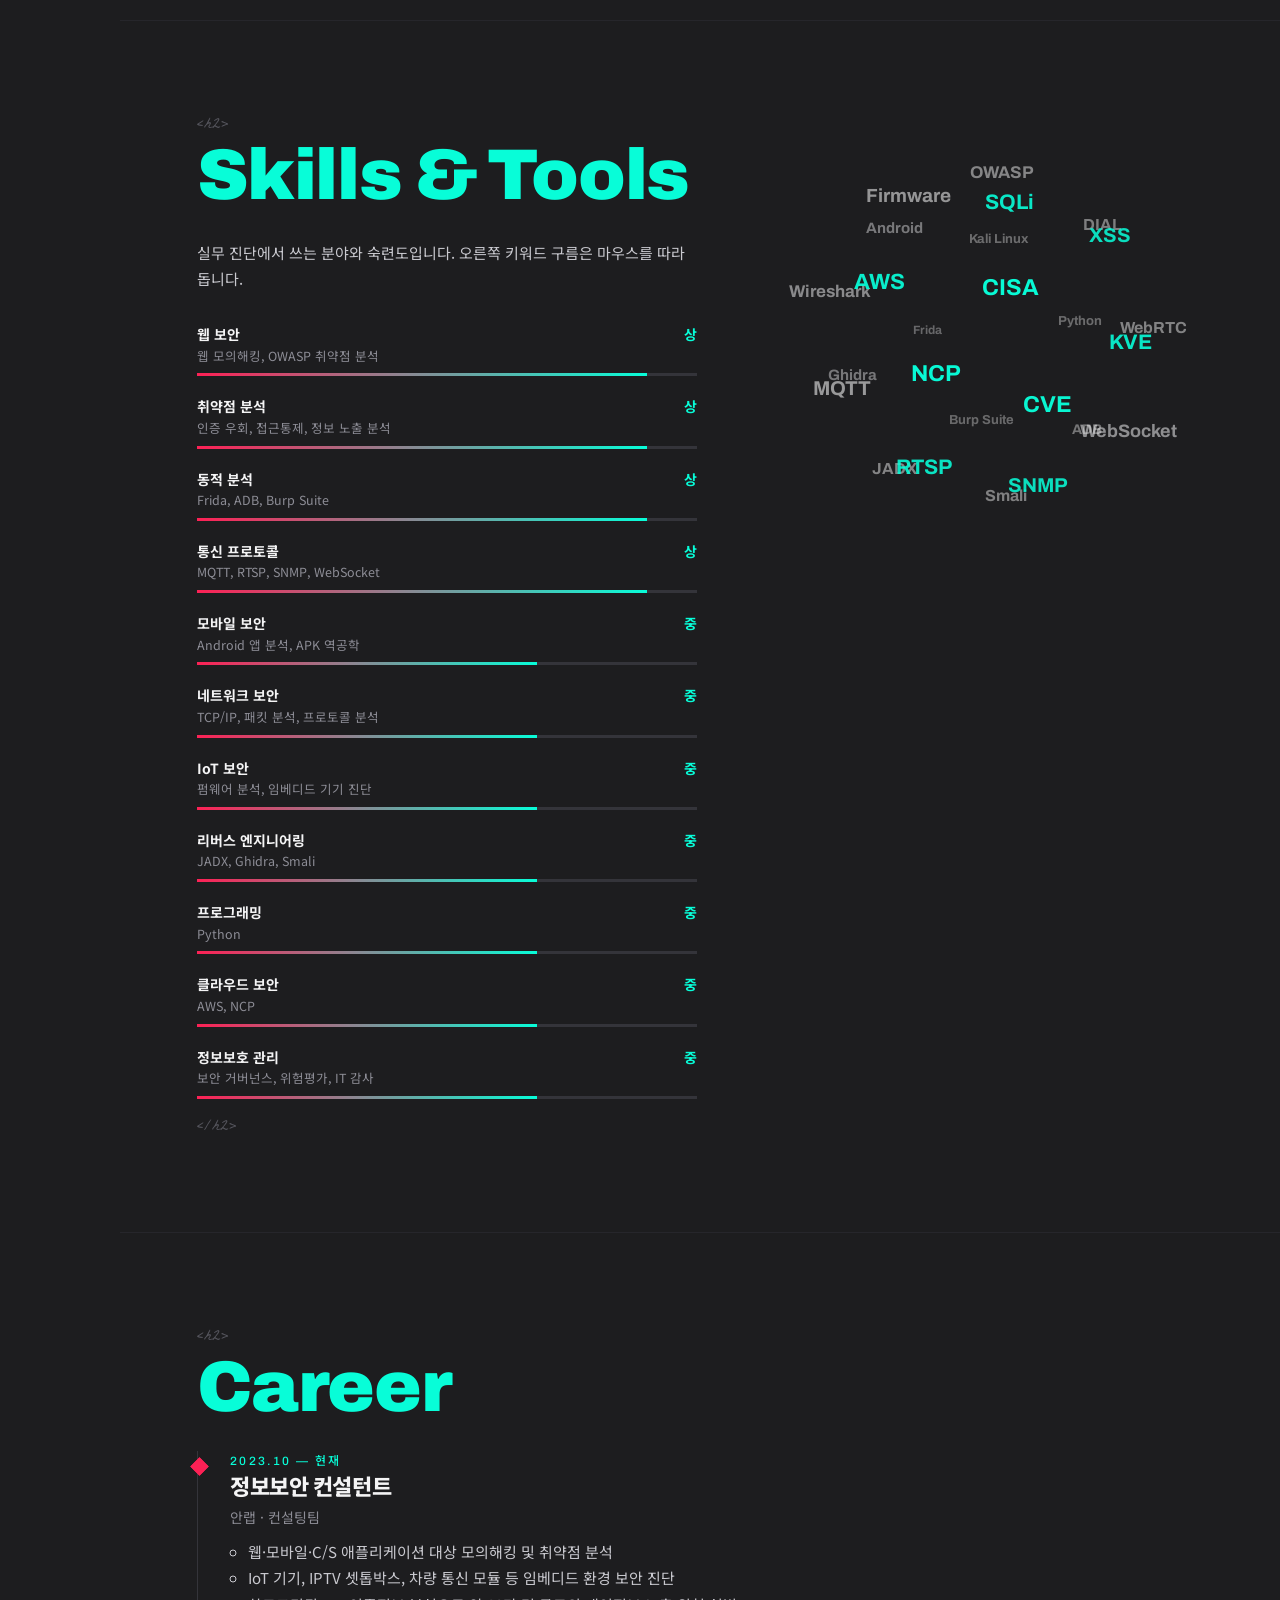
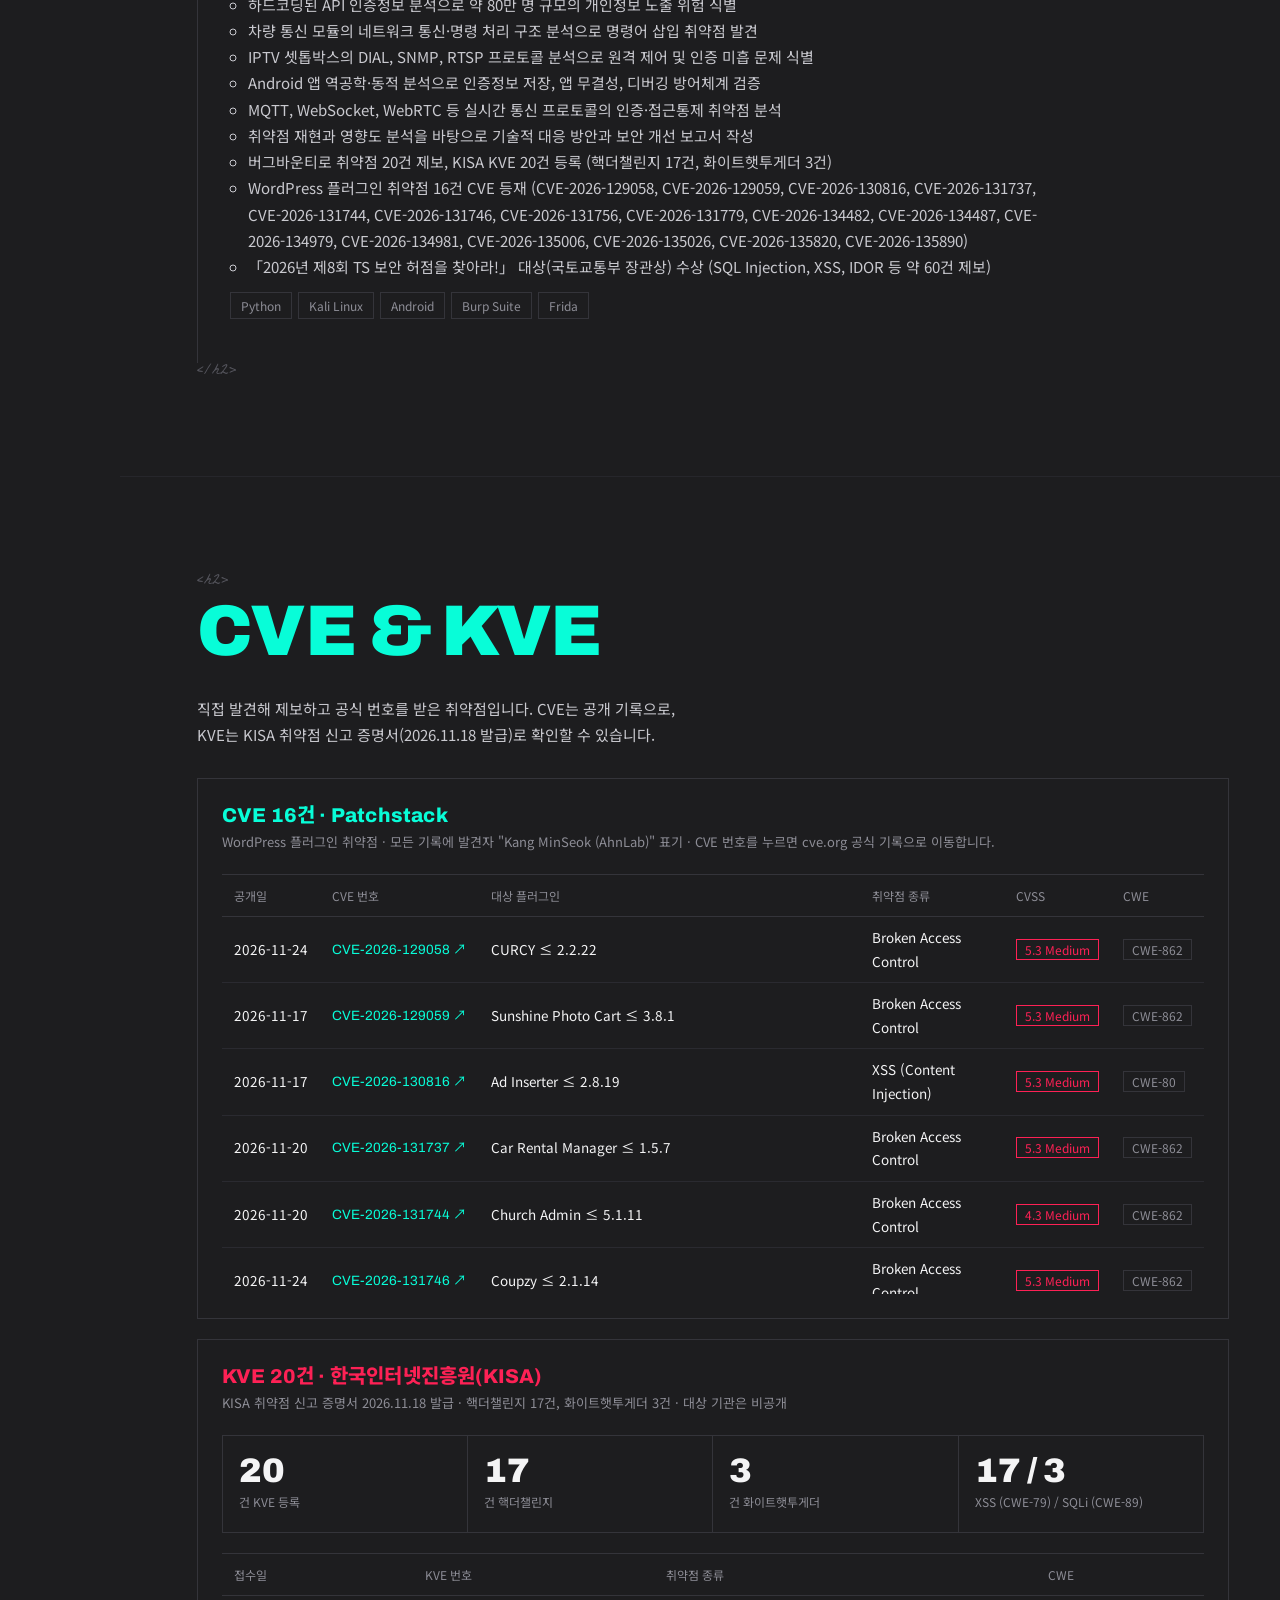
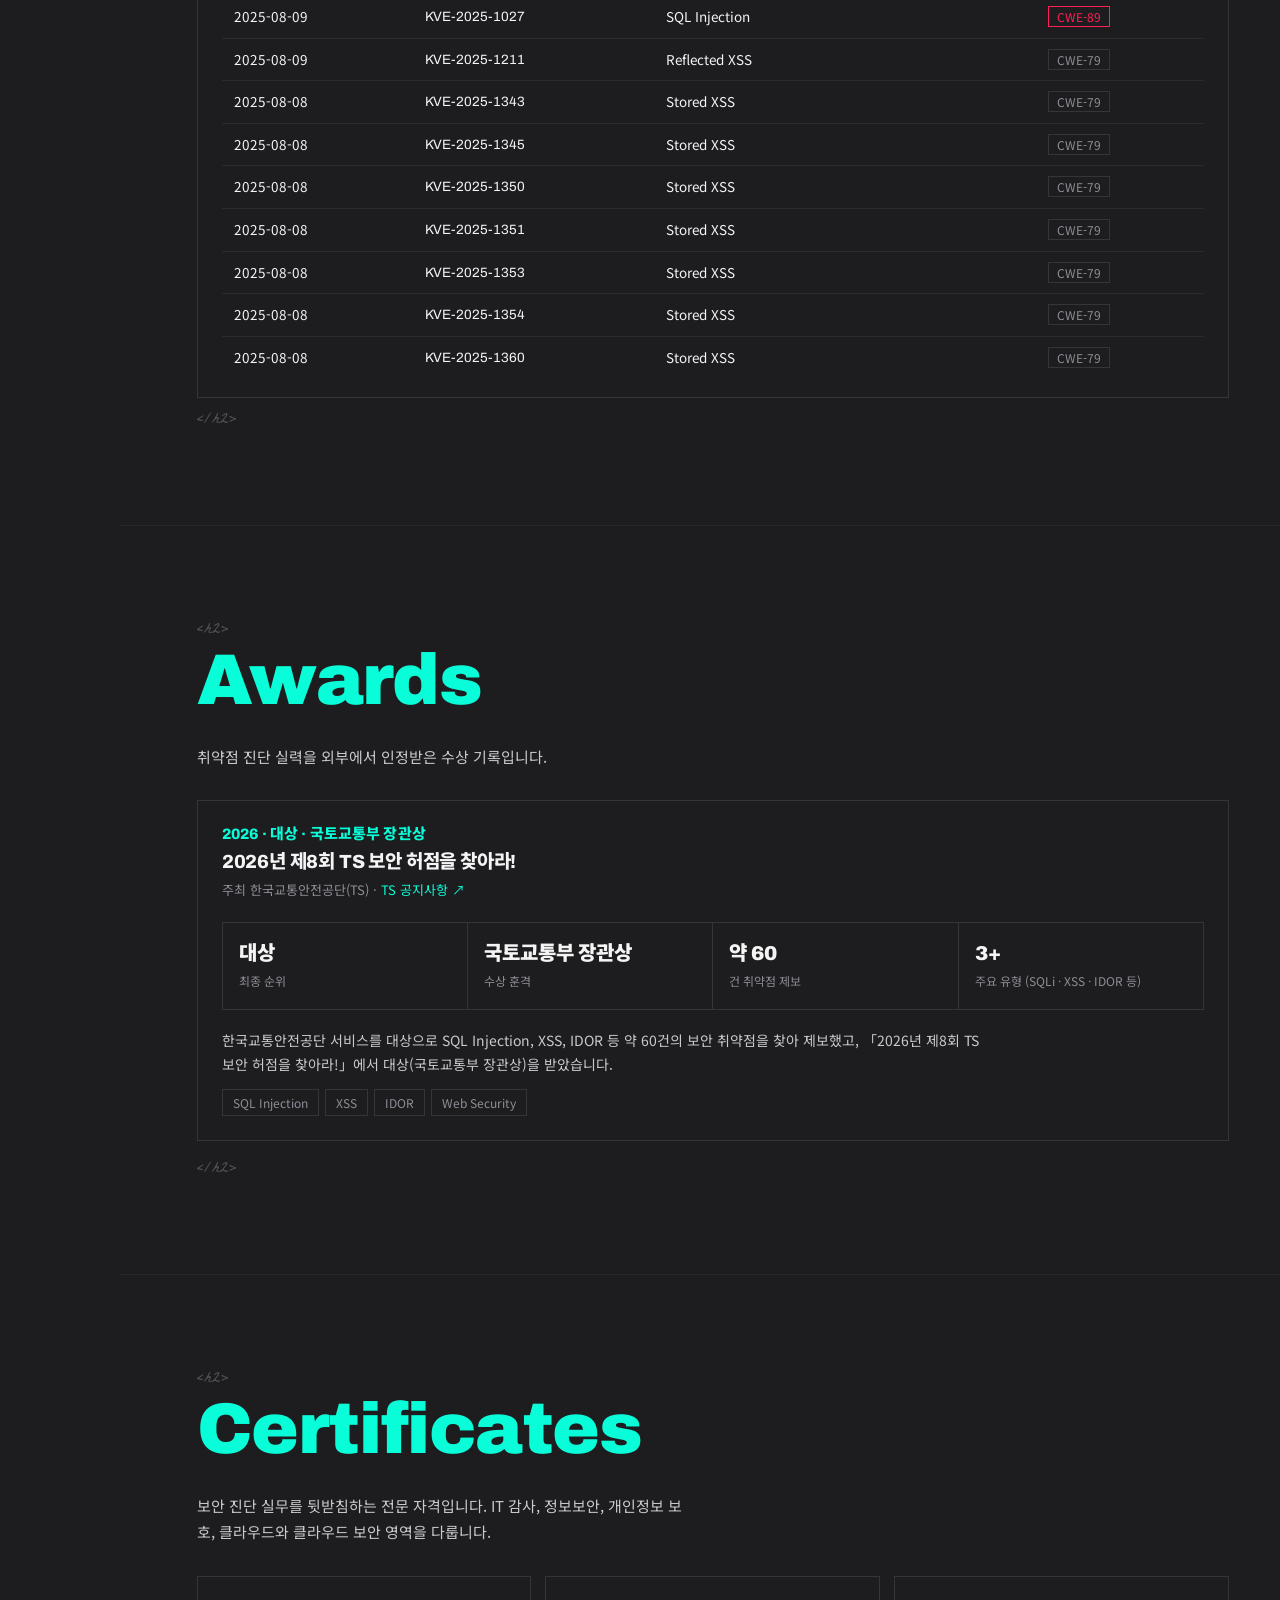
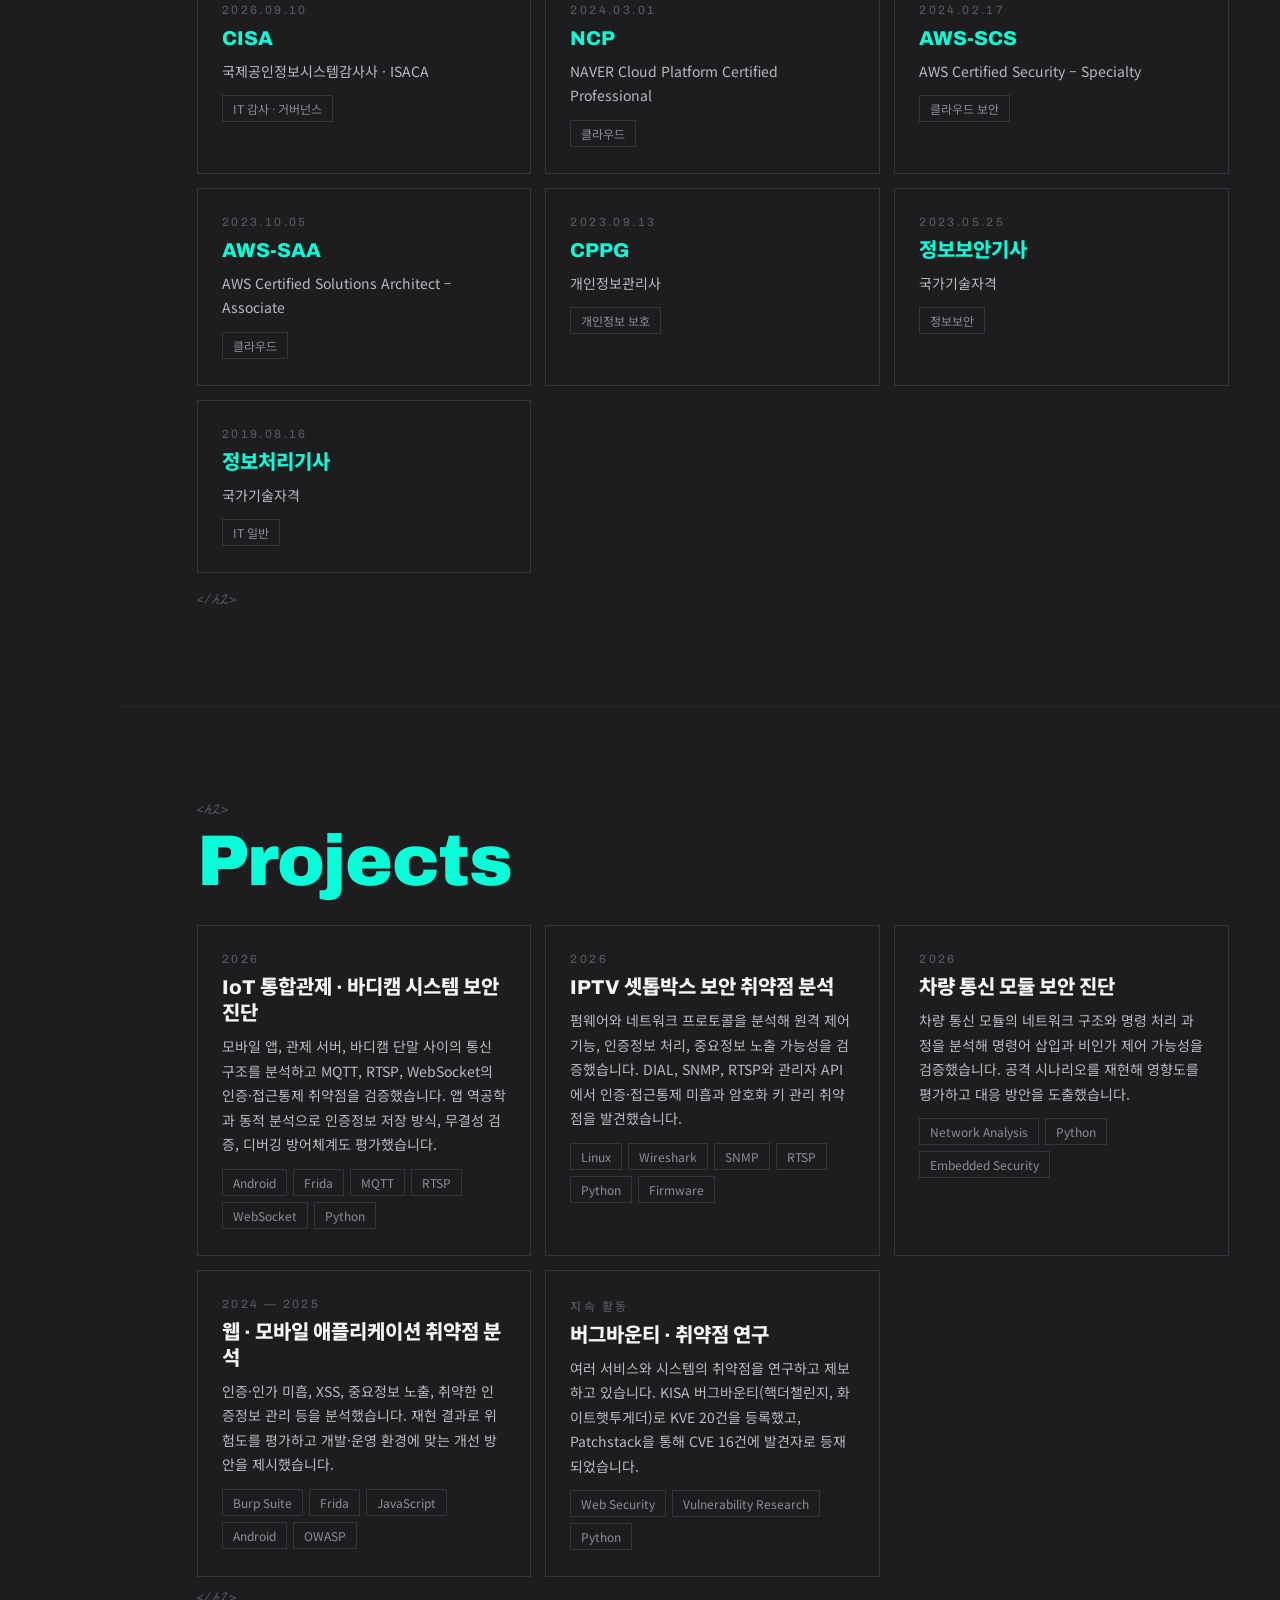
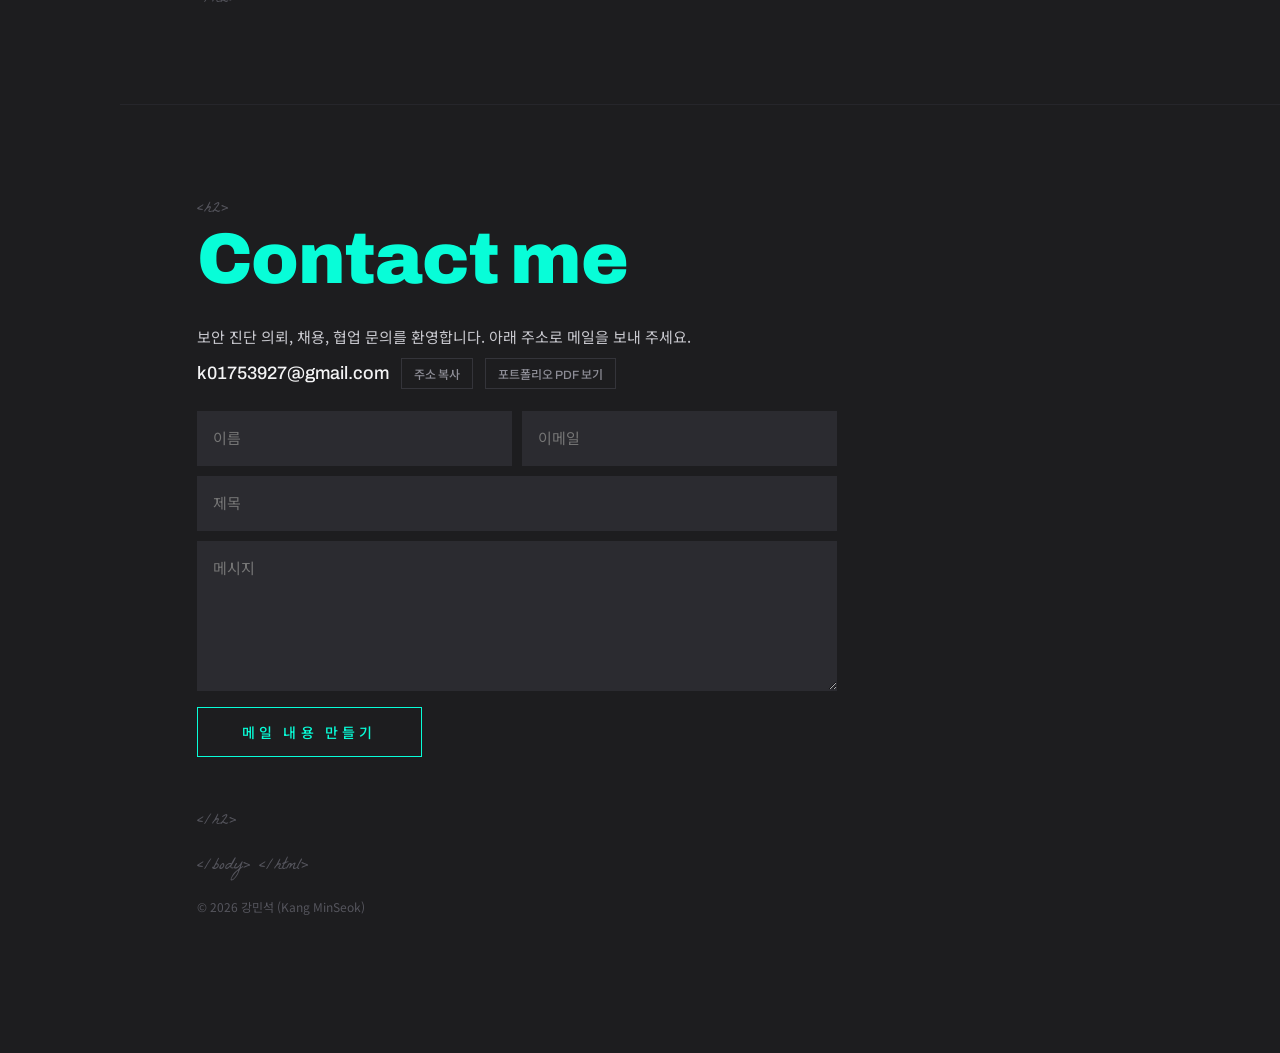
==== commit 3148443e: "Add CVE-2026-135006 and CVE-2026-135820 to site and portfolio PDF Co-Authored-By: Claude Opus 5.5 <n" ====
--- a/index.html
+++ b/index.html
@@ -250,14 +250,14 @@
         <div class="lead">
           <p>웹·모바일 애플리케이션부터 IoT 기기, 차량 통신 모듈까지 폭넓은 환경에서 모의해킹과 취약점 진단을 수행해 온 정보보안 컨설턴트입니다.</p>
           <p>네트워크 패킷 분석, 펌웨어 역공학, 동적 디버깅으로 복잡한 시스템의 보안 문제를 분석하고, 실제로 공격이 가능한지 검증해 왔습니다. 하드코딩된 인증정보, 인증·접근통제 미흡, 중요정보 노출 같은 취약점을 찾아 개선 방안을 제시했습니다.</p>
-          <p>버그바운티로 취약점 20건을 제보해 KISA로부터 KVE 번호 20건을 받았고, WordPress 플러그인 취약점을 제보해 CVE 14건(<a href="#cve" style="color:var(--mint);white-space:nowrap">CVE-2026-129058</a>, <a href="#cve" style="color:var(--mint);white-space:nowrap">CVE-2026-129059</a>, <a href="#cve" style="color:var(--mint);white-space:nowrap">CVE-2026-130816</a>, <a href="#cve" style="color:var(--mint);white-space:nowrap">CVE-2026-131737</a>, <a href="#cve" style="color:var(--mint);white-space:nowrap">CVE-2026-131744</a>, <a href="#cve" style="color:var(--mint);white-space:nowrap">CVE-2026-131746</a>, <a href="#cve" style="color:var(--mint);white-space:nowrap">CVE-2026-131756</a>, <a href="#cve" style="color:var(--mint);white-space:nowrap">CVE-2026-131779</a>, <a href="#cve" style="color:var(--mint);white-space:nowrap">CVE-2026-134482</a>, <a href="#cve" style="color:var(--mint);white-space:nowrap">CVE-2026-134487</a>, <a href="#cve" style="color:var(--mint);white-space:nowrap">CVE-2026-134979</a>, <a href="#cve" style="color:var(--mint);white-space:nowrap">CVE-2026-134981</a>, <a href="#cve" style="color:var(--mint);white-space:nowrap">CVE-2026-135026</a>, <a href="#cve" style="color:var(--mint);white-space:nowrap">CVE-2026-135890</a>)에 발견자로 등재되었습니다. 「2026년 제8회 TS 보안 허점을 찾아라!」에서는 SQL Injection, XSS, IDOR 등 약 60건을 제보해 <a href="#awards" style="color:var(--mint)">대상(국토교통부 장관상)</a>을 받았습니다. CISA와 정보보안기사 자격을 바탕으로 기술 진단을 넘어 보안 거버넌스와 IT 감사 영역으로 전문성을 넓히고 있습니다.</p>
+          <p>버그바운티로 취약점 20건을 제보해 KISA로부터 KVE 번호 20건을 받았고, WordPress 플러그인 취약점을 제보해 CVE 16건(<a href="#cve" style="color:var(--mint);white-space:nowrap">CVE-2026-129058</a>, <a href="#cve" style="color:var(--mint);white-space:nowrap">CVE-2026-129059</a>, <a href="#cve" style="color:var(--mint);white-space:nowrap">CVE-2026-130816</a>, <a href="#cve" style="color:var(--mint);white-space:nowrap">CVE-2026-131737</a>, <a href="#cve" style="color:var(--mint);white-space:nowrap">CVE-2026-131744</a>, <a href="#cve" style="color:var(--mint);white-space:nowrap">CVE-2026-131746</a>, <a href="#cve" style="color:var(--mint);white-space:nowrap">CVE-2026-131756</a>, <a href="#cve" style="color:var(--mint);white-space:nowrap">CVE-2026-131779</a>, <a href="#cve" style="color:var(--mint);white-space:nowrap">CVE-2026-134482</a>, <a href="#cve" style="color:var(--mint);white-space:nowrap">CVE-2026-134487</a>, <a href="#cve" style="color:var(--mint);white-space:nowrap">CVE-2026-134979</a>, <a href="#cve" style="color:var(--mint);white-space:nowrap">CVE-2026-134981</a>, <a href="#cve" style="color:var(--mint);white-space:nowrap">CVE-2026-135006</a>, <a href="#cve" style="color:var(--mint);white-space:nowrap">CVE-2026-135026</a>, <a href="#cve" style="color:var(--mint);white-space:nowrap">CVE-2026-135820</a>, <a href="#cve" style="color:var(--mint);white-space:nowrap">CVE-2026-135890</a>)에 발견자로 등재되었습니다. 「2026년 제8회 TS 보안 허점을 찾아라!」에서는 SQL Injection, XSS, IDOR 등 약 60건을 제보해 <a href="#awards" style="color:var(--mint)">대상(국토교통부 장관상)</a>을 받았습니다. CISA와 정보보안기사 자격을 바탕으로 기술 진단을 넘어 보안 거버넌스와 IT 감사 영역으로 전문성을 넓히고 있습니다.</p>
         </div>
         <span class="tag">&lt;/h2&gt;</span>
       </div>
       <div>
         <div class="facts about-facts" style="margin-top:8px">
           <div><b>3+</b><span>년 실무 경력</span></div>
-          <div><b>14</b><span>건 CVE 등재</span></div>
+          <div><b>16</b><span>건 CVE 등재</span></div>
           <div><b>20</b><span>건 KVE 등록 (KISA)</span></div>
           <div><b>7</b><span>개 전문 자격</span></div>
         </div>
@@ -306,7 +306,7 @@
       <div class="bb" style="margin-top:0">
         <div class="bb-head">
           <div>
-            <div class="vid">CVE 14건 · Patchstack</div>
+            <div class="vid">CVE 16건 · Patchstack</div>
             <p class="bb-sub">WordPress 플러그인 취약점 · 모든 기록에 발견자 "Kang MinSeok (AhnLab)" 표기 · CVE 번호를 누르면 cve.org 공식 기록으로 이동합니다.</p>
           </div>
         </div>
@@ -437,7 +437,7 @@
    "Android 앱 역공학·동적 분석으로 인증정보 저장, 앱 무결성, 디버깅 방어체계 검증",
    "MQTT, WebSocket, WebRTC 등 실시간 통신 프로토콜의 인증·접근통제 취약점 분석",
    "취약점 재현과 영향도 분석을 바탕으로 기술적 대응 방안과 보안 개선 보고서 작성",
-   "버그바운티로 취약점 20건 제보, KISA KVE 20건 등록 (핵더챌린지 17건, 화이트햇투게더 3건)","WordPress 플러그인 취약점 14건 CVE 등재 (CVE-2026-129058, CVE-2026-129059, CVE-2026-130816, CVE-2026-131737, CVE-2026-131744, CVE-2026-131746, CVE-2026-131756, CVE-2026-131779, CVE-2026-134482, CVE-2026-134487, CVE-2026-134979, CVE-2026-134981, CVE-2026-135026, CVE-2026-135890)","「2026년 제8회 TS 보안 허점을 찾아라!」 대상(국토교통부 장관상) 수상 (SQL Injection, XSS, IDOR 등 약 60건 제보)"],
+   "버그바운티로 취약점 20건 제보, KISA KVE 20건 등록 (핵더챌린지 17건, 화이트햇투게더 3건)","WordPress 플러그인 취약점 16건 CVE 등재 (CVE-2026-129058, CVE-2026-129059, CVE-2026-130816, CVE-2026-131737, CVE-2026-131744, CVE-2026-131746, CVE-2026-131756, CVE-2026-131779, CVE-2026-134482, CVE-2026-134487, CVE-2026-134979, CVE-2026-134981, CVE-2026-135006, CVE-2026-135026, CVE-2026-135820, CVE-2026-135890)","「2026년 제8회 TS 보안 허점을 찾아라!」 대상(국토교통부 장관상) 수상 (SQL Injection, XSS, IDOR 등 약 60건 제보)"],
   tags:["Python","Kali Linux","Android","Burp Suite","Frida"]}
 ];
 const VULNS=[
@@ -453,7 +453,9 @@
  ["2026-11-24","CVE-2026-134487","Radius Booking — Booking Calendar for Appointments & Services ≤ 1.0.22","Broken Access Control","6.5",862],
  ["2026-11-25","CVE-2026-134979","Prime Slider – Addons For Elementor ≤ 5.1.4","Broken Access Control","4.3",862],
  ["2026-11-25","CVE-2026-134981","Passster ≤ 4.3.25","Broken Access Control","5.3",862],
+ ["2026-11-25","CVE-2026-135006","Converter for Media ≤ 6.7.2","Sensitive Data Exposure","5.3",538],
  ["2026-11-24","CVE-2026-135026","Tourfic ≤ 3.0.2","Broken Access Control","5.3",862],
+ ["2026-11-25","CVE-2026-135820","WP User Manager ≤ 2.10.6","Broken Access Control","5.3",862],
  ["2026-11-25","CVE-2026-135890","Qi Blocks ≤ 1.5.4","Broken Access Control","4.3",862]
 ];
 const BOUNTY=[
@@ -492,7 +494,7 @@
  {yr:"2026",t:"IPTV 셋톱박스 보안 취약점 분석",d:"펌웨어와 네트워크 프로토콜을 분석해 원격 제어 기능, 인증정보 처리, 중요정보 노출 가능성을 검증했습니다. DIAL, SNMP, RTSP와 관리자 API에서 인증·접근통제 미흡과 암호화 키 관리 취약점을 발견했습니다.",tags:["Linux","Wireshark","SNMP","RTSP","Python","Firmware"]},
  {yr:"2026",t:"차량 통신 모듈 보안 진단",d:"차량 통신 모듈의 네트워크 구조와 명령 처리 과정을 분석해 명령어 삽입과 비인가 제어 가능성을 검증했습니다. 공격 시나리오를 재현해 영향도를 평가하고 대응 방안을 도출했습니다.",tags:["Network Analysis","Python","Embedded Security"]},
  {yr:"2024 — 2025",t:"웹 · 모바일 애플리케이션 취약점 분석",d:"인증·인가 미흡, XSS, 중요정보 노출, 취약한 인증정보 관리 등을 분석했습니다. 재현 결과로 위험도를 평가하고 개발·운영 환경에 맞는 개선 방안을 제시했습니다.",tags:["Burp Suite","Frida","JavaScript","Android","OWASP"]},
- {yr:"지속 활동",t:"버그바운티 · 취약점 연구",d:"여러 서비스와 시스템의 취약점을 연구하고 제보하고 있습니다. KISA 버그바운티(핵더챌린지, 화이트햇투게더)로 KVE 20건을 등록했고, Patchstack을 통해 CVE 14건에 발견자로 등재되었습니다.",tags:["Web Security","Vulnerability Research","Python"]}
+ {yr:"지속 활동",t:"버그바운티 · 취약점 연구",d:"여러 서비스와 시스템의 취약점을 연구하고 제보하고 있습니다. KISA 버그바운티(핵더챌린지, 화이트햇투게더)로 KVE 20건을 등록했고, Patchstack을 통해 CVE 16건에 발견자로 등재되었습니다.",tags:["Web Security","Vulnerability Research","Python"]}
 ];
 
 /* ===== render ===== */
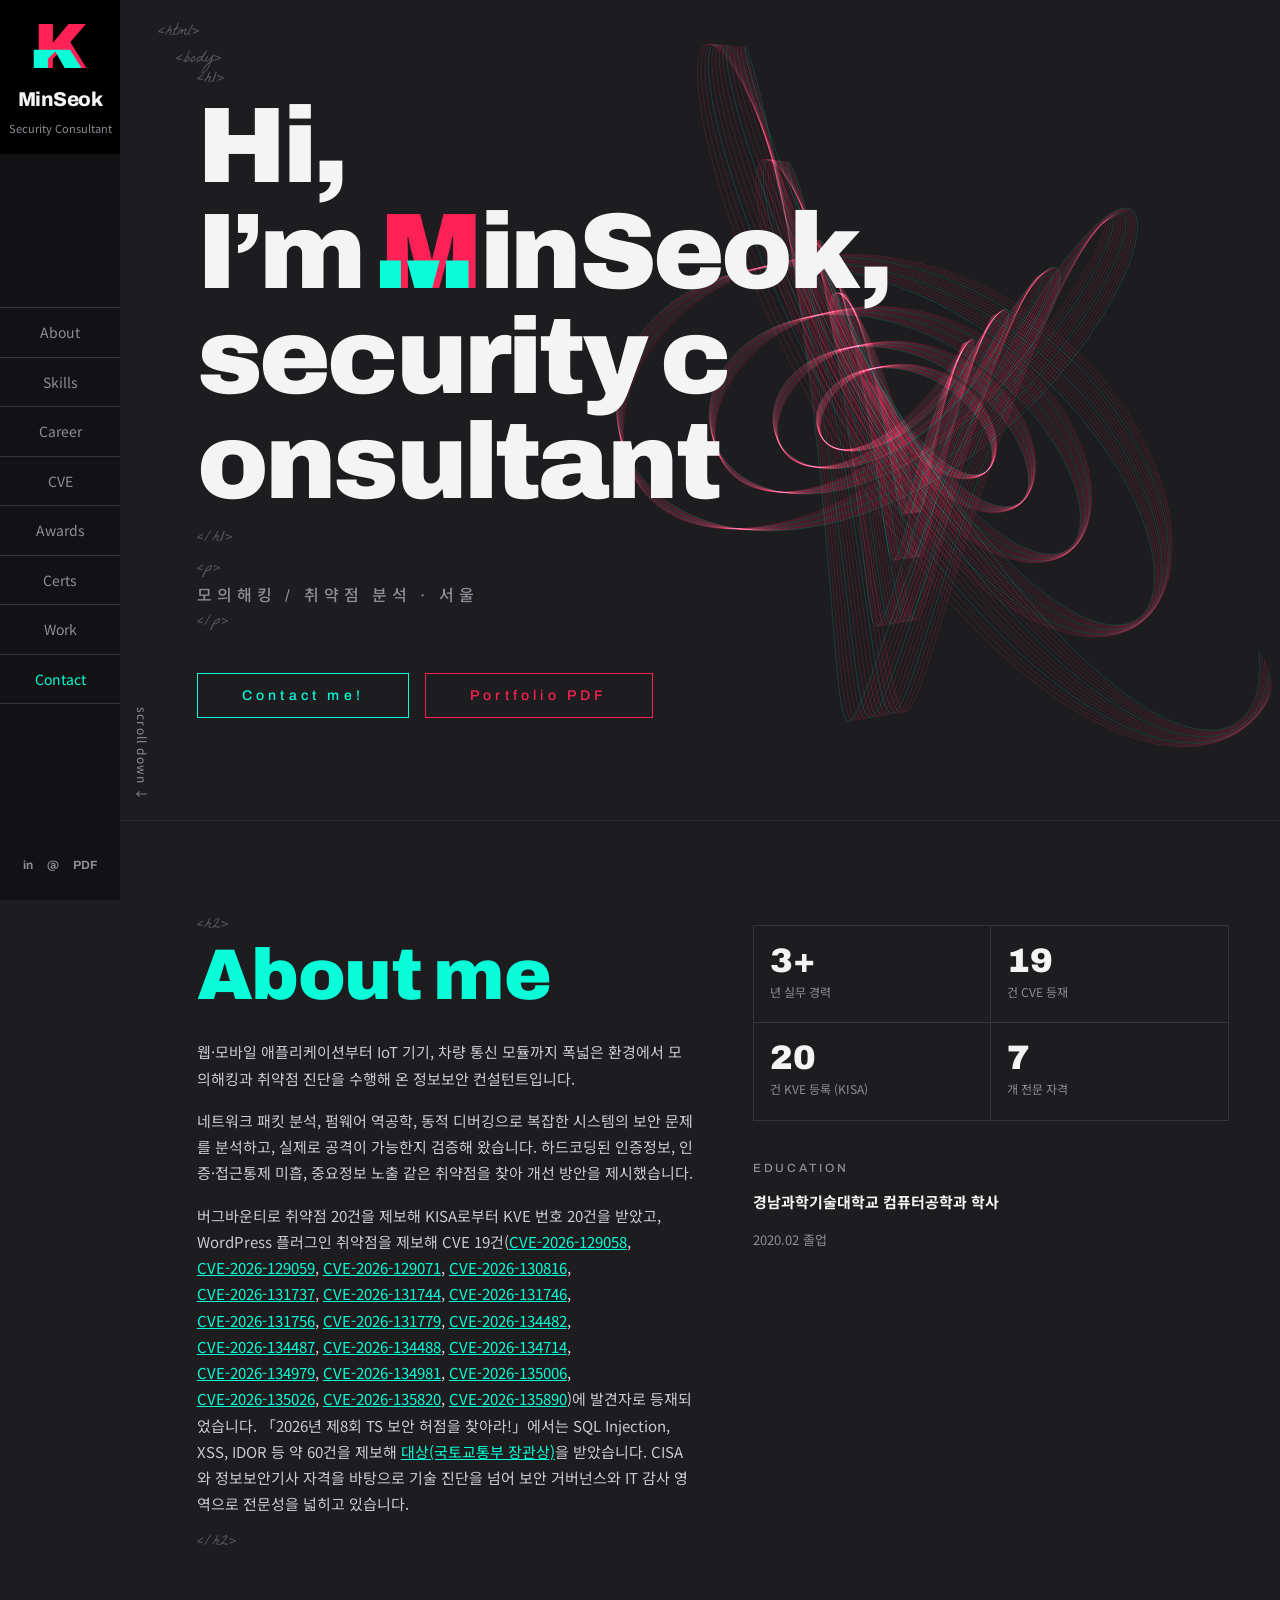
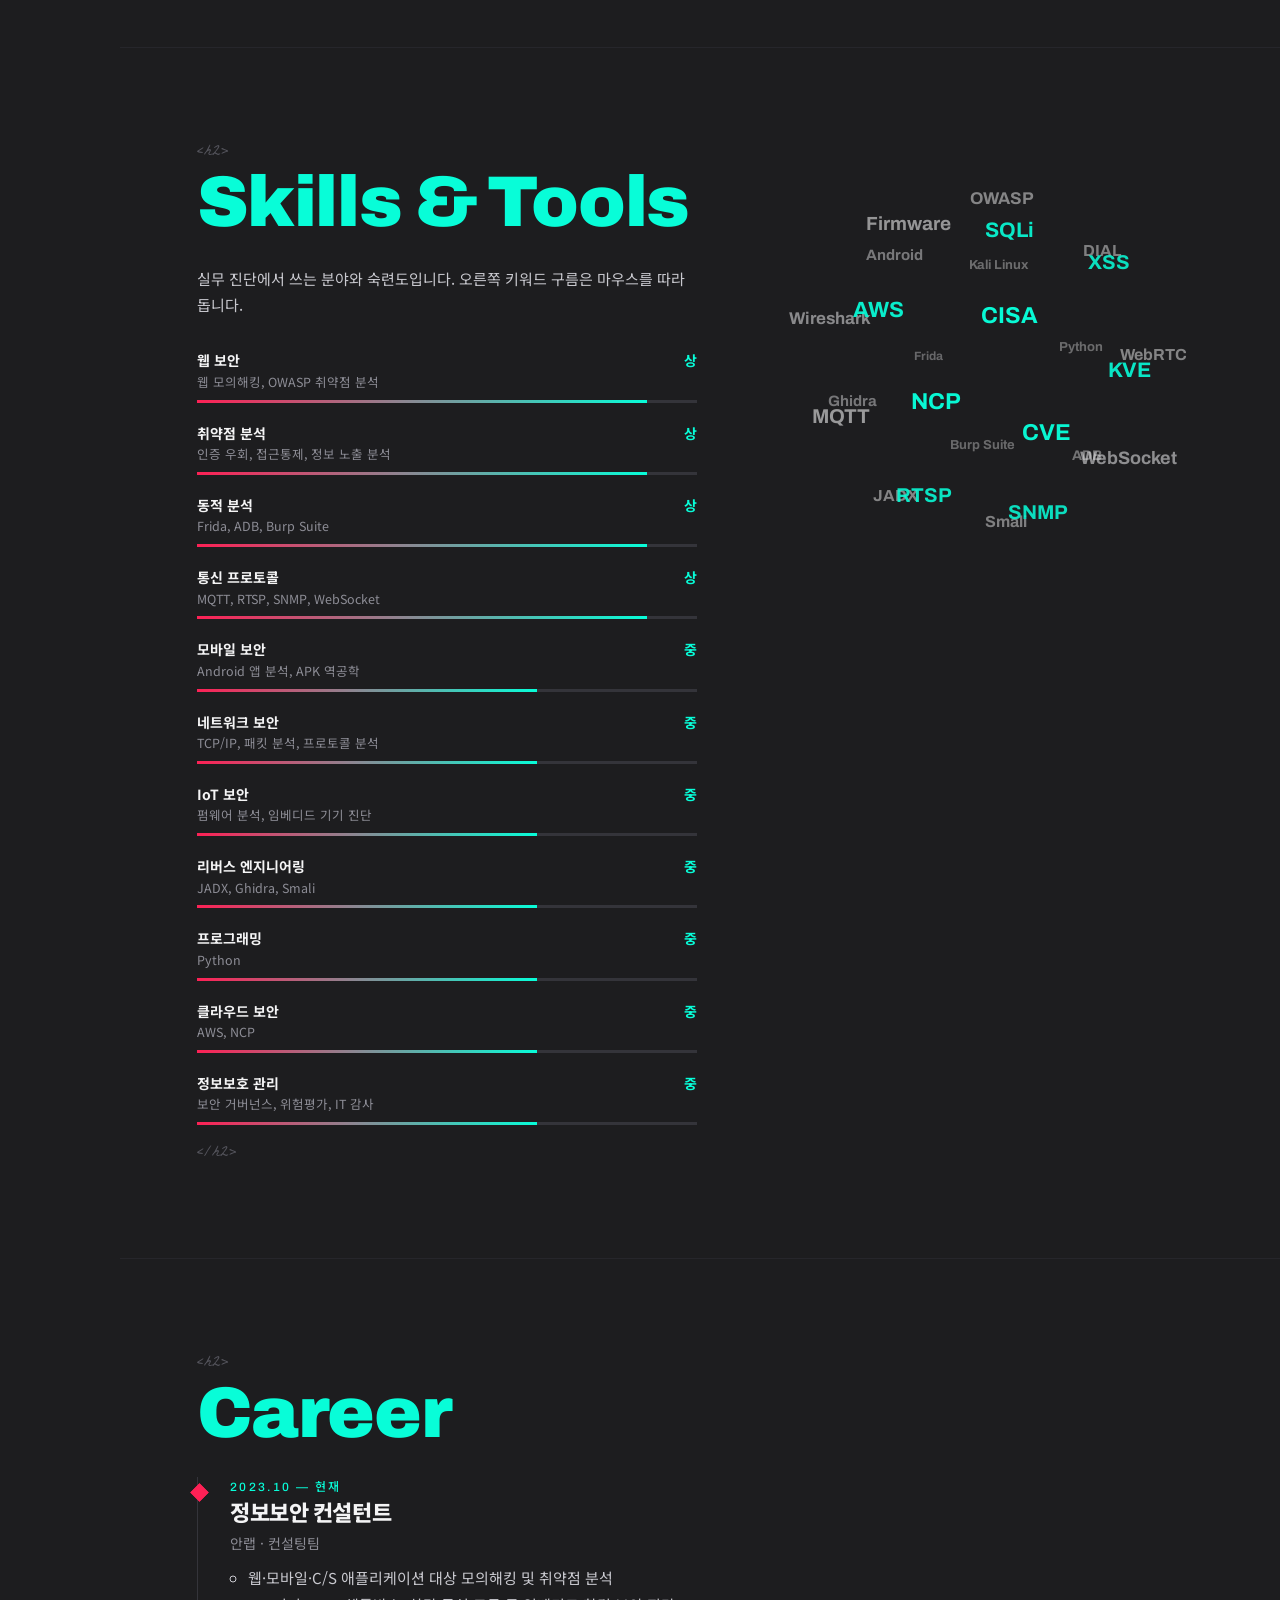
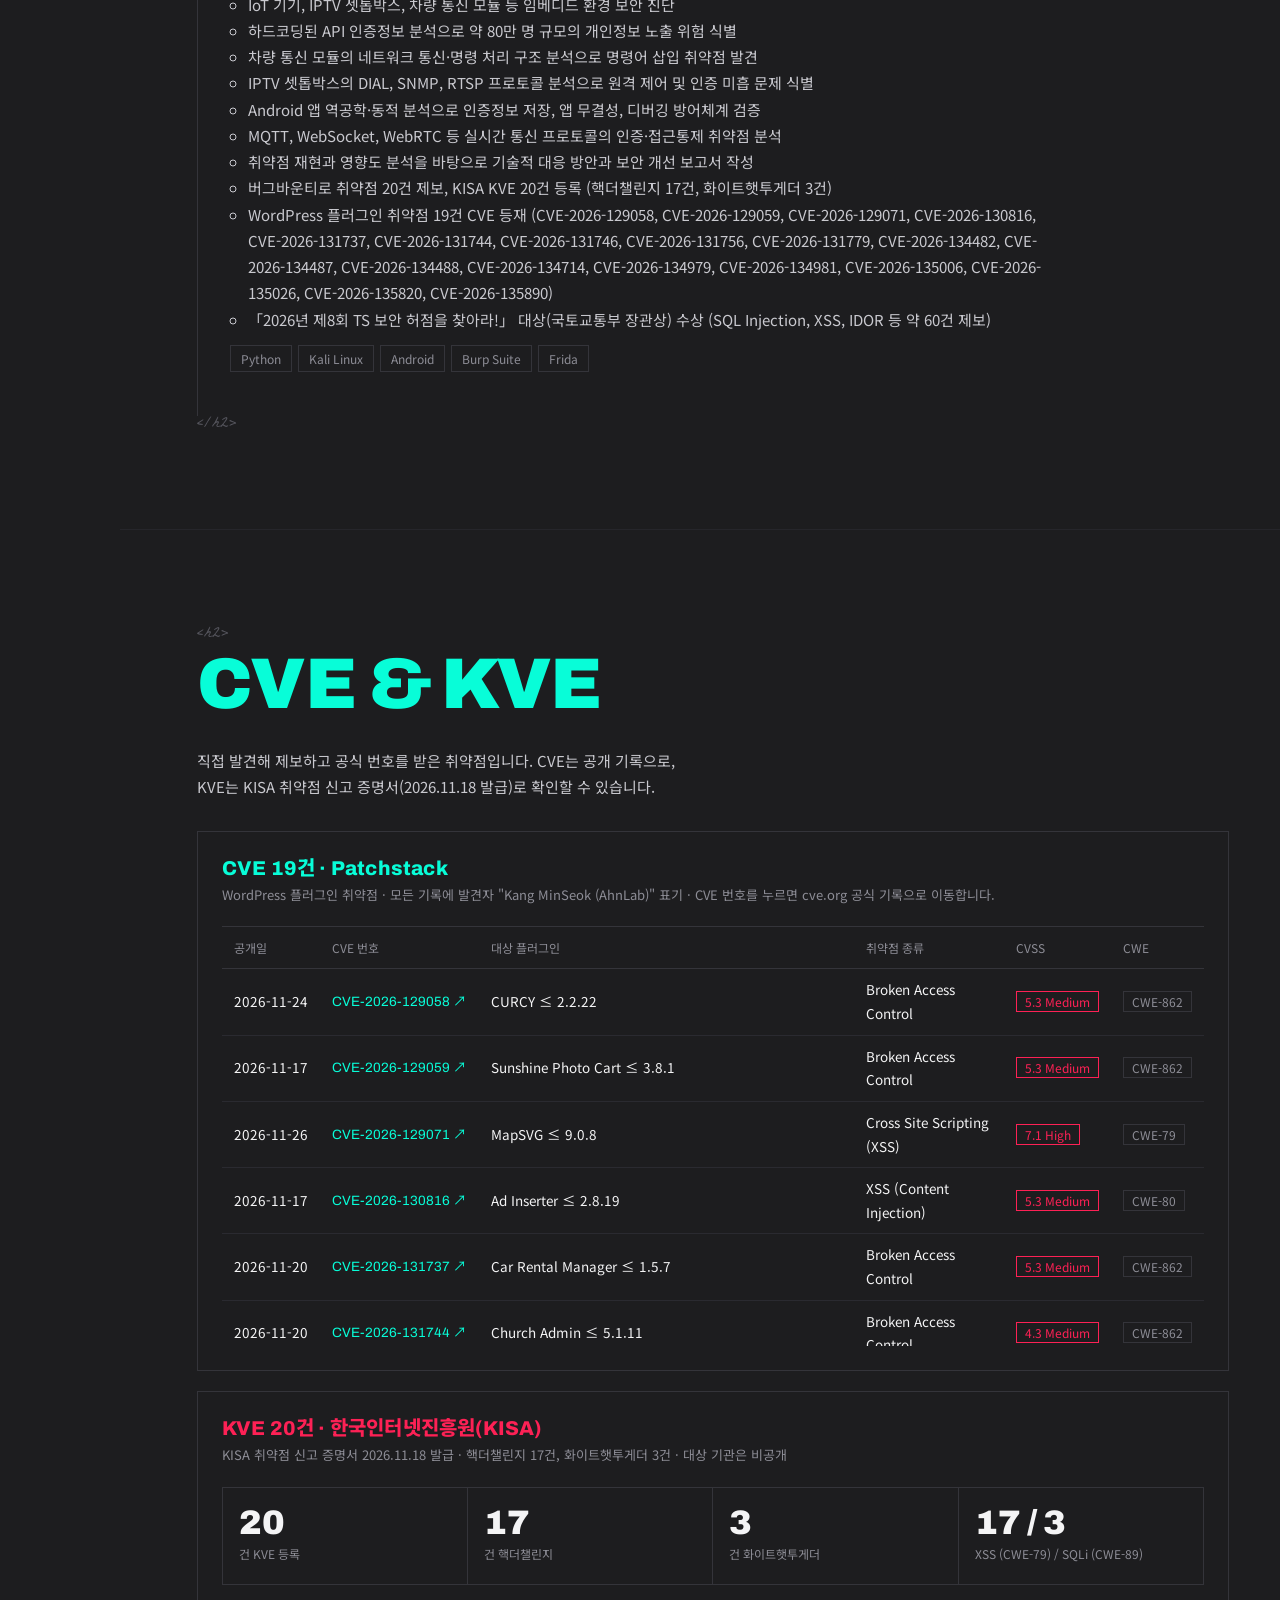
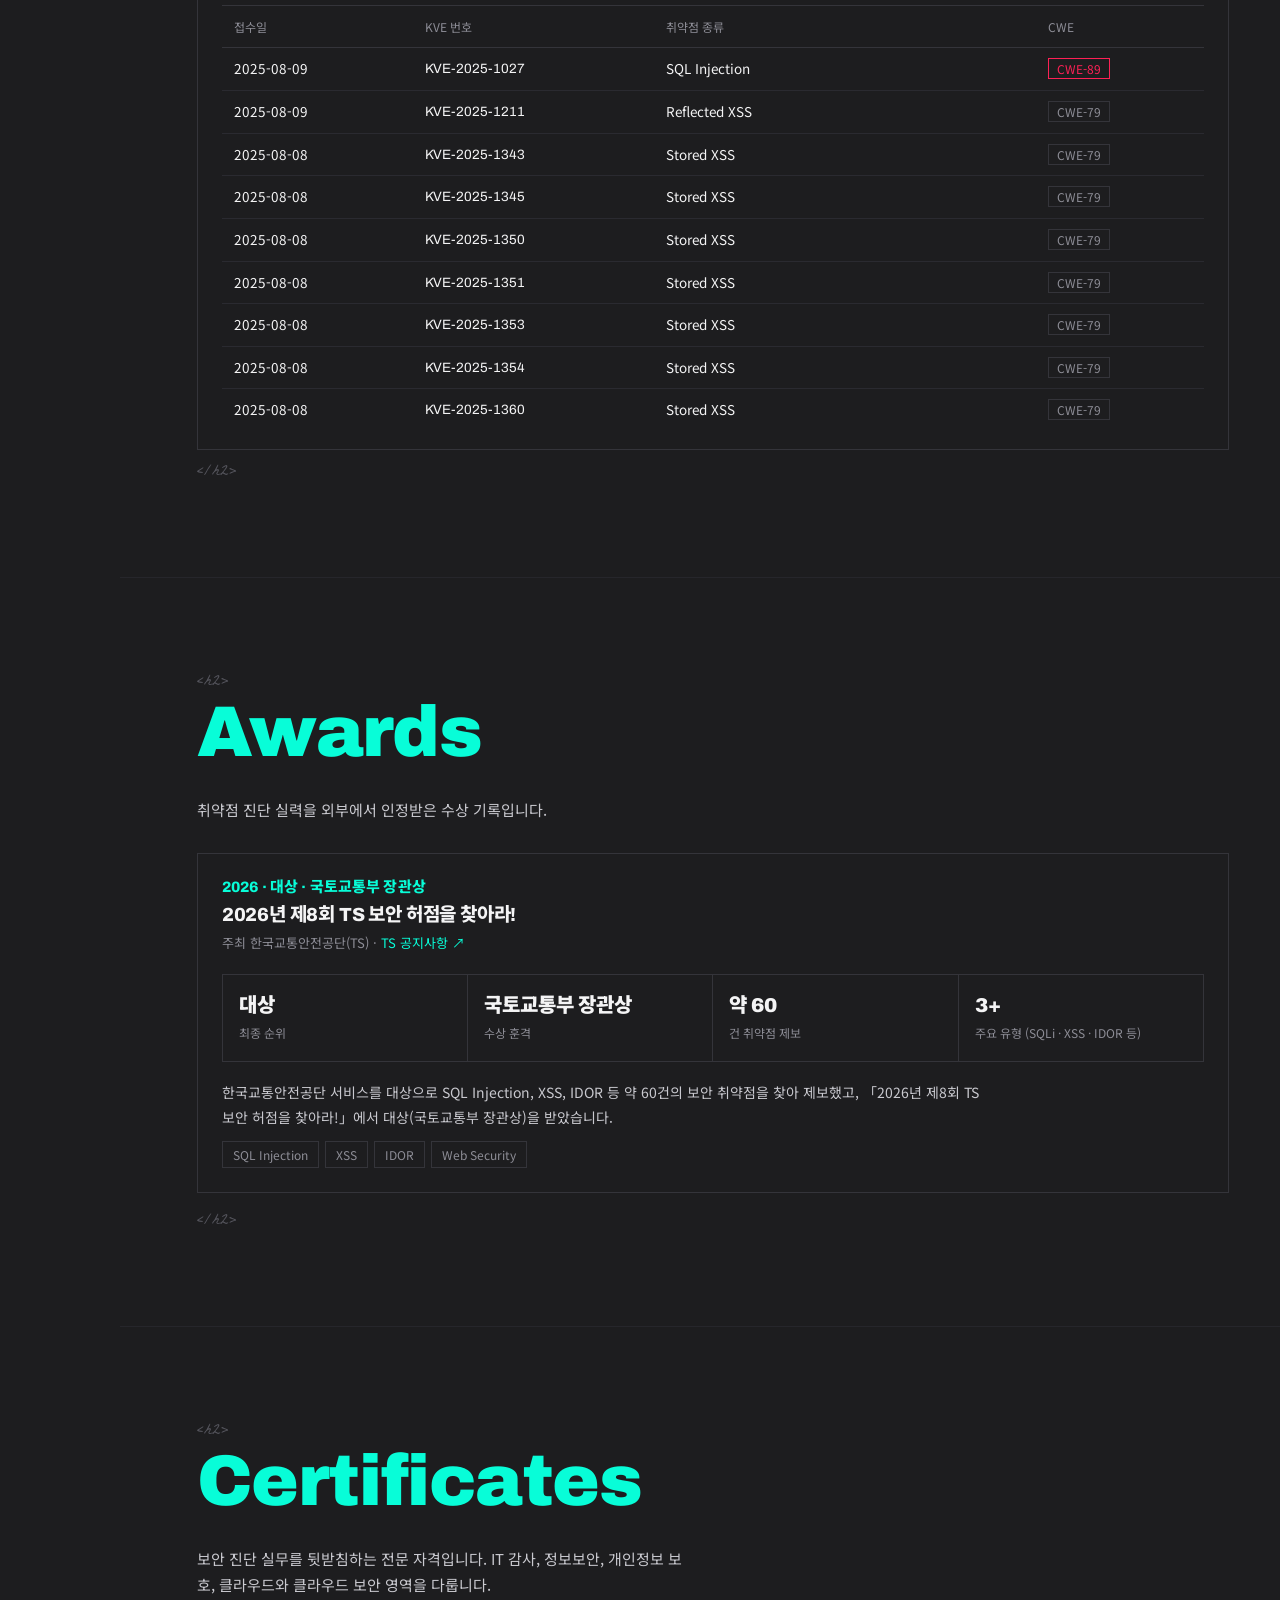
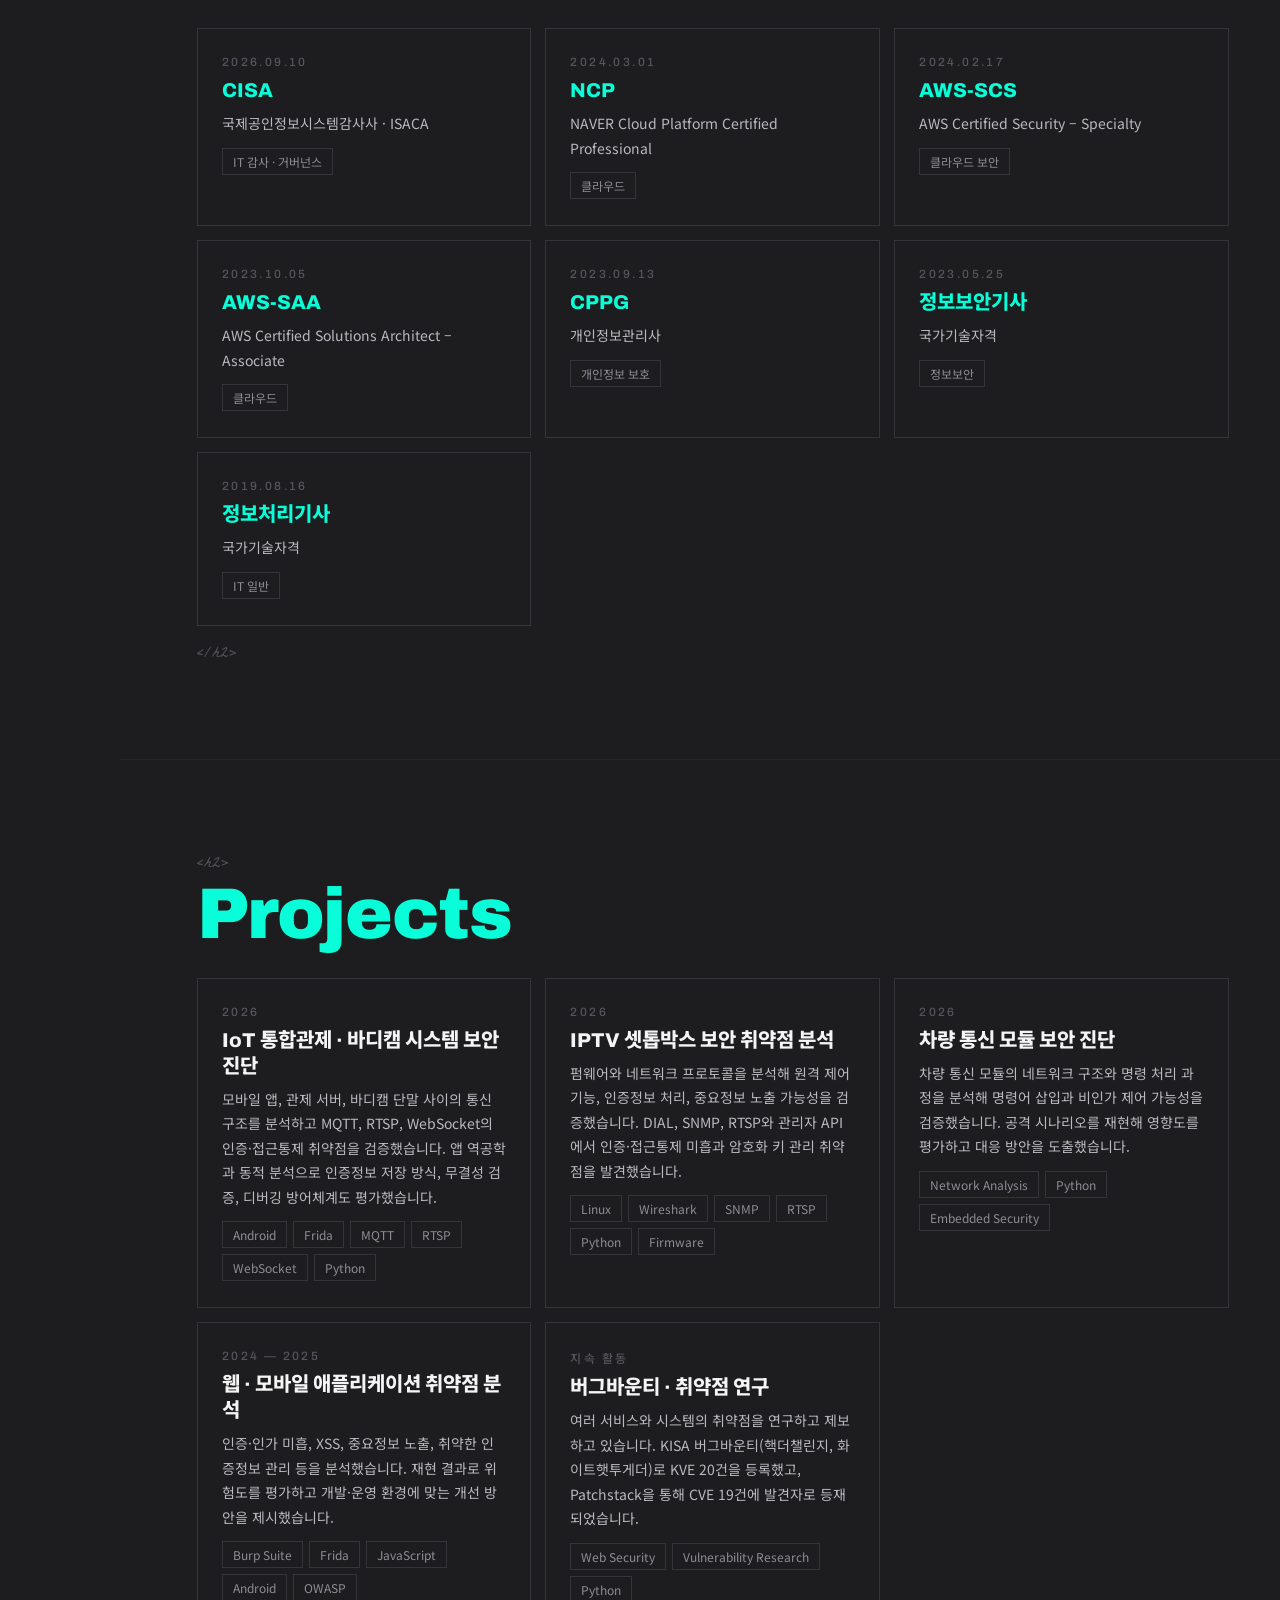
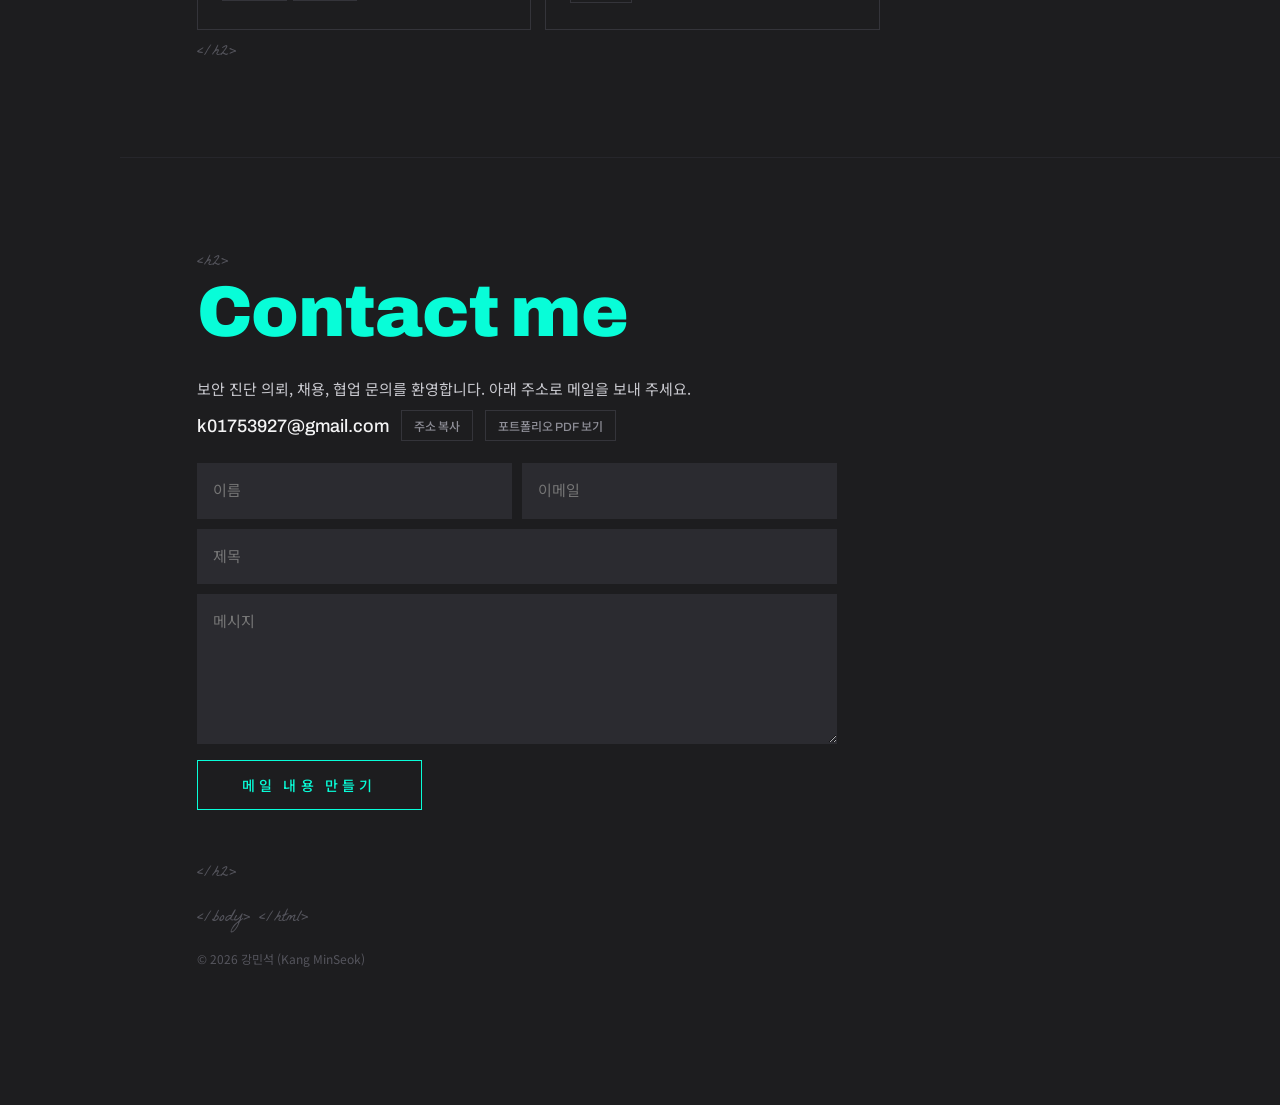
==== commit d526ad4d: "Add CVE-2026-129071, CVE-2026-134488, CVE-2026-134714; show CVSS severity per score Co-Authored-By: " ====
--- a/index.html
+++ b/index.html
@@ -250,14 +250,14 @@
         <div class="lead">
           <p>웹·모바일 애플리케이션부터 IoT 기기, 차량 통신 모듈까지 폭넓은 환경에서 모의해킹과 취약점 진단을 수행해 온 정보보안 컨설턴트입니다.</p>
           <p>네트워크 패킷 분석, 펌웨어 역공학, 동적 디버깅으로 복잡한 시스템의 보안 문제를 분석하고, 실제로 공격이 가능한지 검증해 왔습니다. 하드코딩된 인증정보, 인증·접근통제 미흡, 중요정보 노출 같은 취약점을 찾아 개선 방안을 제시했습니다.</p>
-          <p>버그바운티로 취약점 20건을 제보해 KISA로부터 KVE 번호 20건을 받았고, WordPress 플러그인 취약점을 제보해 CVE 16건(<a href="#cve" style="color:var(--mint);white-space:nowrap">CVE-2026-129058</a>, <a href="#cve" style="color:var(--mint);white-space:nowrap">CVE-2026-129059</a>, <a href="#cve" style="color:var(--mint);white-space:nowrap">CVE-2026-130816</a>, <a href="#cve" style="color:var(--mint);white-space:nowrap">CVE-2026-131737</a>, <a href="#cve" style="color:var(--mint);white-space:nowrap">CVE-2026-131744</a>, <a href="#cve" style="color:var(--mint);white-space:nowrap">CVE-2026-131746</a>, <a href="#cve" style="color:var(--mint);white-space:nowrap">CVE-2026-131756</a>, <a href="#cve" style="color:var(--mint);white-space:nowrap">CVE-2026-131779</a>, <a href="#cve" style="color:var(--mint);white-space:nowrap">CVE-2026-134482</a>, <a href="#cve" style="color:var(--mint);white-space:nowrap">CVE-2026-134487</a>, <a href="#cve" style="color:var(--mint);white-space:nowrap">CVE-2026-134979</a>, <a href="#cve" style="color:var(--mint);white-space:nowrap">CVE-2026-134981</a>, <a href="#cve" style="color:var(--mint);white-space:nowrap">CVE-2026-135006</a>, <a href="#cve" style="color:var(--mint);white-space:nowrap">CVE-2026-135026</a>, <a href="#cve" style="color:var(--mint);white-space:nowrap">CVE-2026-135820</a>, <a href="#cve" style="color:var(--mint);white-space:nowrap">CVE-2026-135890</a>)에 발견자로 등재되었습니다. 「2026년 제8회 TS 보안 허점을 찾아라!」에서는 SQL Injection, XSS, IDOR 등 약 60건을 제보해 <a href="#awards" style="color:var(--mint)">대상(국토교통부 장관상)</a>을 받았습니다. CISA와 정보보안기사 자격을 바탕으로 기술 진단을 넘어 보안 거버넌스와 IT 감사 영역으로 전문성을 넓히고 있습니다.</p>
+          <p>버그바운티로 취약점 20건을 제보해 KISA로부터 KVE 번호 20건을 받았고, WordPress 플러그인 취약점을 제보해 CVE 19건(<a href="#cve" style="color:var(--mint);white-space:nowrap">CVE-2026-129058</a>, <a href="#cve" style="color:var(--mint);white-space:nowrap">CVE-2026-129059</a>, <a href="#cve" style="color:var(--mint);white-space:nowrap">CVE-2026-129071</a>, <a href="#cve" style="color:var(--mint);white-space:nowrap">CVE-2026-130816</a>, <a href="#cve" style="color:var(--mint);white-space:nowrap">CVE-2026-131737</a>, <a href="#cve" style="color:var(--mint);white-space:nowrap">CVE-2026-131744</a>, <a href="#cve" style="color:var(--mint);white-space:nowrap">CVE-2026-131746</a>, <a href="#cve" style="color:var(--mint);white-space:nowrap">CVE-2026-131756</a>, <a href="#cve" style="color:var(--mint);white-space:nowrap">CVE-2026-131779</a>, <a href="#cve" style="color:var(--mint);white-space:nowrap">CVE-2026-134482</a>, <a href="#cve" style="color:var(--mint);white-space:nowrap">CVE-2026-134487</a>, <a href="#cve" style="color:var(--mint);white-space:nowrap">CVE-2026-134488</a>, <a href="#cve" style="color:var(--mint);white-space:nowrap">CVE-2026-134714</a>, <a href="#cve" style="color:var(--mint);white-space:nowrap">CVE-2026-134979</a>, <a href="#cve" style="color:var(--mint);white-space:nowrap">CVE-2026-134981</a>, <a href="#cve" style="color:var(--mint);white-space:nowrap">CVE-2026-135006</a>, <a href="#cve" style="color:var(--mint);white-space:nowrap">CVE-2026-135026</a>, <a href="#cve" style="color:var(--mint);white-space:nowrap">CVE-2026-135820</a>, <a href="#cve" style="color:var(--mint);white-space:nowrap">CVE-2026-135890</a>)에 발견자로 등재되었습니다. 「2026년 제8회 TS 보안 허점을 찾아라!」에서는 SQL Injection, XSS, IDOR 등 약 60건을 제보해 <a href="#awards" style="color:var(--mint)">대상(국토교통부 장관상)</a>을 받았습니다. CISA와 정보보안기사 자격을 바탕으로 기술 진단을 넘어 보안 거버넌스와 IT 감사 영역으로 전문성을 넓히고 있습니다.</p>
         </div>
         <span class="tag">&lt;/h2&gt;</span>
       </div>
       <div>
         <div class="facts about-facts" style="margin-top:8px">
           <div><b>3+</b><span>년 실무 경력</span></div>
-          <div><b>16</b><span>건 CVE 등재</span></div>
+          <div><b>19</b><span>건 CVE 등재</span></div>
           <div><b>20</b><span>건 KVE 등록 (KISA)</span></div>
           <div><b>7</b><span>개 전문 자격</span></div>
         </div>
@@ -306,7 +306,7 @@
       <div class="bb" style="margin-top:0">
         <div class="bb-head">
           <div>
-            <div class="vid">CVE 16건 · Patchstack</div>
+            <div class="vid">CVE 19건 · Patchstack</div>
             <p class="bb-sub">WordPress 플러그인 취약점 · 모든 기록에 발견자 "Kang MinSeok (AhnLab)" 표기 · CVE 번호를 누르면 cve.org 공식 기록으로 이동합니다.</p>
           </div>
         </div>
@@ -437,12 +437,13 @@
    "Android 앱 역공학·동적 분석으로 인증정보 저장, 앱 무결성, 디버깅 방어체계 검증",
    "MQTT, WebSocket, WebRTC 등 실시간 통신 프로토콜의 인증·접근통제 취약점 분석",
    "취약점 재현과 영향도 분석을 바탕으로 기술적 대응 방안과 보안 개선 보고서 작성",
-   "버그바운티로 취약점 20건 제보, KISA KVE 20건 등록 (핵더챌린지 17건, 화이트햇투게더 3건)","WordPress 플러그인 취약점 16건 CVE 등재 (CVE-2026-129058, CVE-2026-129059, CVE-2026-130816, CVE-2026-131737, CVE-2026-131744, CVE-2026-131746, CVE-2026-131756, CVE-2026-131779, CVE-2026-134482, CVE-2026-134487, CVE-2026-134979, CVE-2026-134981, CVE-2026-135006, CVE-2026-135026, CVE-2026-135820, CVE-2026-135890)","「2026년 제8회 TS 보안 허점을 찾아라!」 대상(국토교통부 장관상) 수상 (SQL Injection, XSS, IDOR 등 약 60건 제보)"],
+   "버그바운티로 취약점 20건 제보, KISA KVE 20건 등록 (핵더챌린지 17건, 화이트햇투게더 3건)","WordPress 플러그인 취약점 19건 CVE 등재 (CVE-2026-129058, CVE-2026-129059, CVE-2026-129071, CVE-2026-130816, CVE-2026-131737, CVE-2026-131744, CVE-2026-131746, CVE-2026-131756, CVE-2026-131779, CVE-2026-134482, CVE-2026-134487, CVE-2026-134488, CVE-2026-134714, CVE-2026-134979, CVE-2026-134981, CVE-2026-135006, CVE-2026-135026, CVE-2026-135820, CVE-2026-135890)","「2026년 제8회 TS 보안 허점을 찾아라!」 대상(국토교통부 장관상) 수상 (SQL Injection, XSS, IDOR 등 약 60건 제보)"],
   tags:["Python","Kali Linux","Android","Burp Suite","Frida"]}
 ];
 const VULNS=[
  ["2026-11-24","CVE-2026-129058","CURCY ≤ 2.2.22","Broken Access Control","5.3",862],
  ["2026-11-17","CVE-2026-129059","Sunshine Photo Cart ≤ 3.8.1","Broken Access Control","5.3",862],
+ ["2026-11-26","CVE-2026-129071","MapSVG ≤ 9.0.8","Cross Site Scripting (XSS)","7.1",79],
  ["2026-11-17","CVE-2026-130816","Ad Inserter ≤ 2.8.19","XSS (Content Injection)","5.3",80],
  ["2026-11-20","CVE-2026-131737","Car Rental Manager ≤ 1.5.7","Broken Access Control","5.3",862],
  ["2026-11-20","CVE-2026-131744","Church Admin ≤ 5.1.11","Broken Access Control","4.3",862],
@@ -451,6 +452,8 @@
  ["2026-11-24","CVE-2026-131779","Flexible Quantity – Measurement Price Calculator for WooCommerce ≤ 2.4.0","Broken Access Control","5.3",862],
  ["2026-11-24","CVE-2026-134482","Thank You Page Customizer for WooCommerce ≤ 1.2.5","Broken Access Control","5.3",862],
  ["2026-11-24","CVE-2026-134487","Radius Booking — Booking Calendar for Appointments & Services ≤ 1.0.22","Broken Access Control","6.5",862],
+ ["2026-11-26","CVE-2026-134488","Radius Booking — Booking Calendar for Appointments & Services ≤ 1.0.22","Broken Access Control","7.5",862],
+ ["2026-11-26","CVE-2026-134714","RepairBuddy ≤ 4.1237","Broken Access Control","7.5",862],
  ["2026-11-25","CVE-2026-134979","Prime Slider – Addons For Elementor ≤ 5.1.4","Broken Access Control","4.3",862],
  ["2026-11-25","CVE-2026-134981","Passster ≤ 4.3.25","Broken Access Control","5.3",862],
  ["2026-11-25","CVE-2026-135006","Converter for Media ≤ 6.7.2","Sensitive Data Exposure","5.3",538],
@@ -494,7 +497,7 @@
  {yr:"2026",t:"IPTV 셋톱박스 보안 취약점 분석",d:"펌웨어와 네트워크 프로토콜을 분석해 원격 제어 기능, 인증정보 처리, 중요정보 노출 가능성을 검증했습니다. DIAL, SNMP, RTSP와 관리자 API에서 인증·접근통제 미흡과 암호화 키 관리 취약점을 발견했습니다.",tags:["Linux","Wireshark","SNMP","RTSP","Python","Firmware"]},
  {yr:"2026",t:"차량 통신 모듈 보안 진단",d:"차량 통신 모듈의 네트워크 구조와 명령 처리 과정을 분석해 명령어 삽입과 비인가 제어 가능성을 검증했습니다. 공격 시나리오를 재현해 영향도를 평가하고 대응 방안을 도출했습니다.",tags:["Network Analysis","Python","Embedded Security"]},
  {yr:"2024 — 2025",t:"웹 · 모바일 애플리케이션 취약점 분석",d:"인증·인가 미흡, XSS, 중요정보 노출, 취약한 인증정보 관리 등을 분석했습니다. 재현 결과로 위험도를 평가하고 개발·운영 환경에 맞는 개선 방안을 제시했습니다.",tags:["Burp Suite","Frida","JavaScript","Android","OWASP"]},
- {yr:"지속 활동",t:"버그바운티 · 취약점 연구",d:"여러 서비스와 시스템의 취약점을 연구하고 제보하고 있습니다. KISA 버그바운티(핵더챌린지, 화이트햇투게더)로 KVE 20건을 등록했고, Patchstack을 통해 CVE 16건에 발견자로 등재되었습니다.",tags:["Web Security","Vulnerability Research","Python"]}
+ {yr:"지속 활동",t:"버그바운티 · 취약점 연구",d:"여러 서비스와 시스템의 취약점을 연구하고 제보하고 있습니다. KISA 버그바운티(핵더챌린지, 화이트햇투게더)로 KVE 20건을 등록했고, Patchstack을 통해 CVE 19건에 발견자로 등재되었습니다.",tags:["Web Security","Vulnerability Research","Python"]}
 ];
 
 /* ===== render ===== */
@@ -506,7 +509,7 @@
 
 $("#certgrid").innerHTML=CERTS.map(c=>`<article class="card">${c.d?`<div class="yr">${esc(c.d)}</div>`:""}<h3>${esc(c.n)}</h3><p>${esc(c.f)}</p><div class="chips"><span>${esc(c.k)}</span></div></article>`).join("");
 
-$("#cverows").innerHTML=VULNS.map(([d,id,pl,t,sc,w])=>`<tr><td style="white-space:nowrap">${d}</td><td><a class="cvelink" href="https://www.cve.org/CVERecord?id=${id}" target="_blank" rel="noopener">${id} ↗</a></td><td>${esc(pl)}</td><td>${esc(t)}</td><td><span class="cwe sqli">${sc} Medium</span></td><td><span class="cwe">CWE-${w}</span></td></tr>`).join("");
+$("#cverows").innerHTML=VULNS.map(([d,id,pl,t,sc,w])=>`<tr><td style="white-space:nowrap">${d}</td><td><a class="cvelink" href="https://www.cve.org/CVERecord?id=${id}" target="_blank" rel="noopener">${id} ↗</a></td><td>${esc(pl)}</td><td>${esc(t)}</td><td><span class="cwe sqli">${sc} ${+sc>=9?"Critical":+sc>=7?"High":+sc>=4?"Medium":"Low"}</span></td><td><span class="cwe">CWE-${w}</span></td></tr>`).join("");
 
 $("#bbrows").innerHTML=BOUNTY.map(([d,c,t,w])=>`<tr><td>${d}</td><td>${esc(c)}</td><td>${esc(t)}</td><td><span class="cwe${w===89?" sqli":""}">CWE-${w}</span></td></tr>`).join("");
 
